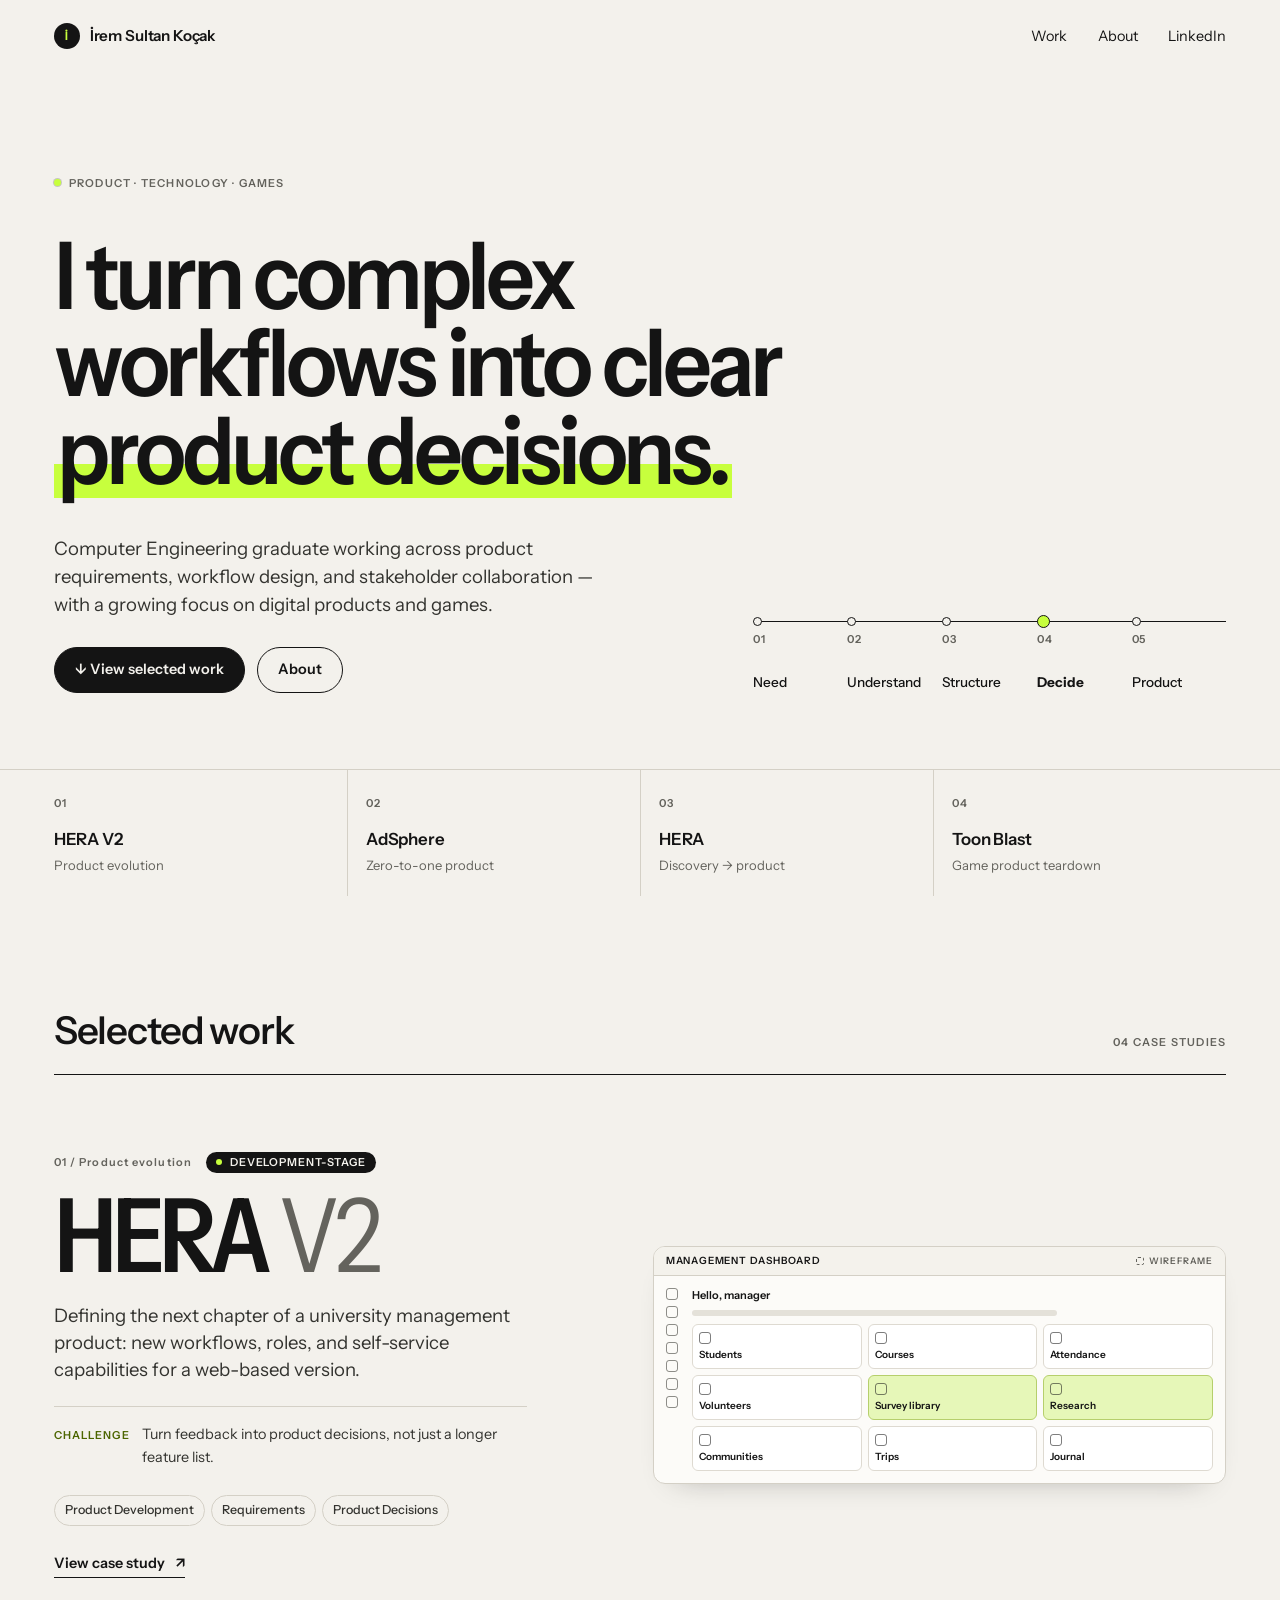
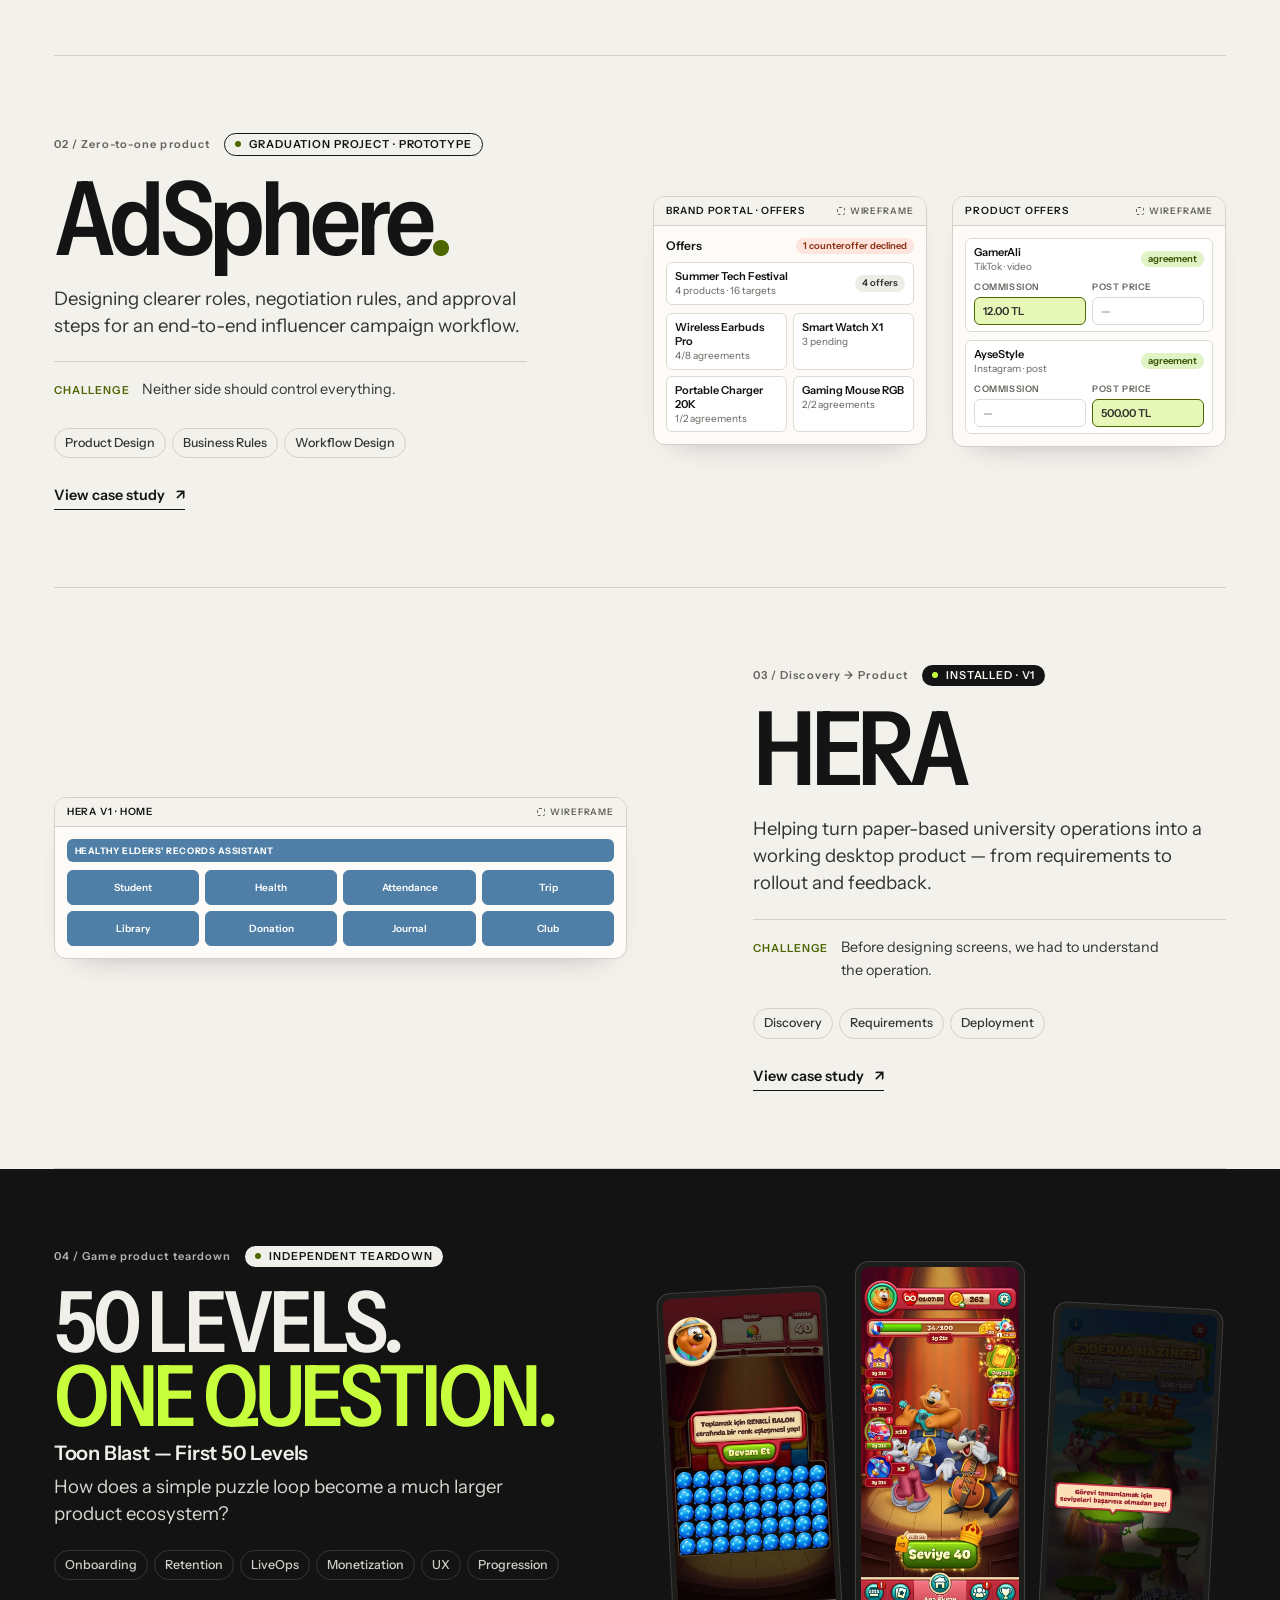
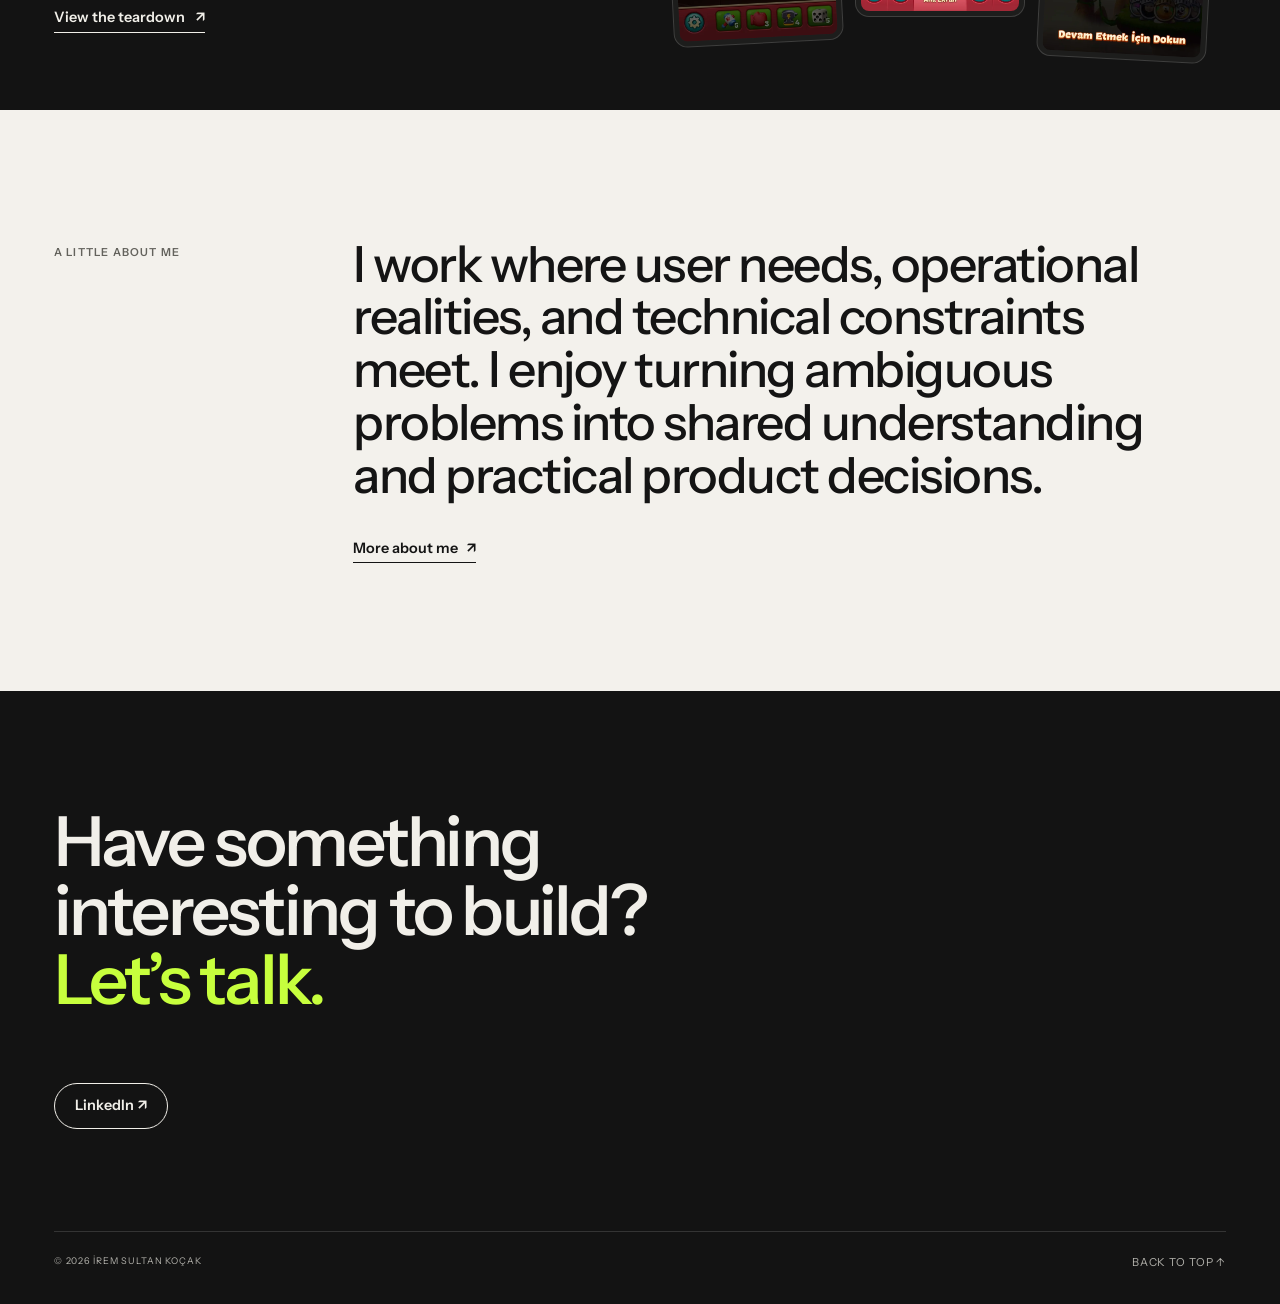
==== index.html @ 9b19d377 "Publish product portfolio site Static portfolio: home, about and four case studies (HERA V2, AdSpher" ====
<!doctype html>
<html lang="en">
<head>
<meta charset="utf-8">
<meta name="viewport" content="width=device-width, initial-scale=1">
<title>İrem Sultan Koçak — Product Portfolio</title>
<meta name="description" content="Product portfolio of İrem Sultan Koçak: case studies on requirements, workflow design and product decisions — HERA V2, AdSphere, HERA and a Toon Blast teardown.">
<meta property="og:title" content="İrem Sultan Koçak — Product Portfolio">
<meta property="og:description" content="I turn complex workflows into clear product decisions.">
<meta property="og:type" content="website">
<meta name="theme-color" content="#f3f1ec">
<link rel="icon" href="data:image/svg+xml,%3Csvg xmlns='http://www.w3.org/2000/svg' viewBox='0 0 32 32'%3E%3Ccircle cx='16' cy='16' r='16' fill='%23141414'/%3E%3Ccircle cx='16' cy='16' r='6' fill='%23c7ff3d'/%3E%3C/svg%3E">
<link rel="preconnect" href="https://fonts.googleapis.com">
<link rel="preconnect" href="https://fonts.gstatic.com" crossorigin>
<link rel="stylesheet" href="https://fonts.googleapis.com/css2?family=Instrument+Sans:ital,wdth,wght@0,75..100,400..700;1,75..100,400..700&display=swap">
<link rel="stylesheet" href="styles.css">
<script>document.documentElement.classList.add('js')</script>
<script src="main.js" defer></script>
</head>
<body>
<a class="skip-link" href="#main">Skip to content</a>
<header class="site-header">
  <div class="container">
    <a class="brand" href="index.html"><span class="brand-mark" aria-hidden="true">İ</span>İrem Sultan Koçak</a>
    <button class="nav-toggle" type="button" aria-expanded="false" aria-controls="site-nav"><span class="nav-toggle-bars" aria-hidden="true"></span>Menu</button>
    <nav id="site-nav" class="site-nav" aria-label="Primary">
      <ul class="nav-list">
        <li><a href="#work">Work</a></li>
        <li><a href="about.html">About</a></li>
        <li><a class="ext" href="https://www.linkedin.com/in/irem-sultan-kocak" rel="noopener">LinkedIn</a></li>
      </ul>
    </nav>
  </div>
</header>

<main id="main">
  <!-- Hero -->
  <section class="hero container" aria-labelledby="hero-title">
    <div class="grid hero-grid">
      <div class="hero-copy">
        <p class="eyebrow reveal"><span class="dot" aria-hidden="true"></span>Product · Technology · Games</p>
        <h1 id="hero-title" class="display hero-title reveal reveal-d1">I turn complex<br> workflows into clear<br> <span class="mark">product decisions.</span></h1>
      </div>
      <div class="hero-side reveal reveal-d2">
        <p class="lead">Computer Engineering graduate working across product requirements, workflow design, and stakeholder collaboration — with a growing focus on digital products and games.</p>
        <div class="btn-row">
          <a class="btn btn--primary" href="#work">↓ View selected work</a>
          <a class="btn btn--ghost" href="about.html">About</a>
        </div>
      </div>
      <figure class="hero-path reveal reveal-d3" aria-label="How I work: Need, Understand, Structure, Decide, Product">
        <ol class="decide-path">
          <li><span>01</span>Need</li>
          <li><span>02</span>Understand</li>
          <li><span>03</span>Structure</li>
          <li class="is-key"><span>04</span>Decide</li>
          <li><span>05</span>Product</li>
        </ol>
      </figure>
    </div>
  </section>

  <!-- Contents -->
  <nav class="contents container" aria-label="Selected work">
    <ol>
      <li><a href="hera-v2.html"><span class="c-no">01</span><span class="c-title">HERA V2</span><span class="c-kind">Product evolution</span></a></li>
      <li><a href="adsphere.html"><span class="c-no">02</span><span class="c-title">AdSphere</span><span class="c-kind">Zero-to-one product</span></a></li>
      <li><a href="hera.html"><span class="c-no">03</span><span class="c-title">HERA</span><span class="c-kind">Discovery → product</span></a></li>
      <li><a href="toon-blast.html"><span class="c-no">04</span><span class="c-title">Toon Blast</span><span class="c-kind">Game product teardown</span></a></li>
    </ol>
  </nav>

  <!-- Selected work -->
  <section id="work" aria-labelledby="work-title" style="padding-top:clamp(72px,9vw,128px)">
   <div class="container">
    <div class="work-head">
      <h2 id="work-title" class="h2">Selected work</h2>
      <p class="eyebrow">04 case studies</p>
    </div>

    <!-- 01 HERA V2 -->
    <article class="feature feature--a">
      <div class="grid">
        <div class="f-text reveal">
          <p class="feature-no"><span>01 / Product evolution</span><span class="status">Development-stage</span></p>
          <h3 class="feature-title"><a class="stretched" href="hera-v2.html">HERA <span class="v">V2</span></a></h3>
          <p class="feature-summary">Defining the next chapter of a university management product: new workflows, roles, and self-service capabilities for a web-based version.</p>
          <p class="feature-challenge"><span>Challenge</span>Turn feedback into product decisions, not just a longer feature list.</p>
          <ul class="tags" aria-label="Focus areas"><li>Product Development</li><li>Requirements</li><li>Product Decisions</li></ul>
          <span class="feature-cta" aria-hidden="true">View case study <span class="arrow">↗</span></span>
        </div>
        <div class="f-media reveal reveal-d1">
          <figure class="wf-card is-right reveal" style="--wf-w:380px"><div class="wf" role="img" aria-label="Wireframe based on the real screen: Development-stage HERA V2 management dashboard"><div class="wf-top"><b>Management dashboard</b><span>Wireframe</span></div><div class="wf-body"><div class="wf-split" style="grid-template-columns:18px 1fr"><div style="display:grid;gap:6px;align-content:start"><i class="wf-ico"></i><i class="wf-ico"></i><i class="wf-ico"></i><i class="wf-ico"></i><i class="wf-ico"></i><i class="wf-ico"></i><i class="wf-ico"></i></div><div style="display:grid;gap:8px"><span class="wf-t">Hello, manager</span><span class="wf-ln" style="--w:70%"></span><div class="wf-grid" style="--c:3"><div class="wf-tile"><i></i>Students</div><div class="wf-tile"><i></i>Courses</div><div class="wf-tile"><i></i>Attendance</div><div class="wf-tile"><i></i>Volunteers</div><div class="wf-tile hl"><i></i>Survey library</div><div class="wf-tile hl"><i></i>Research</div><div class="wf-tile"><i></i>Communities</div><div class="wf-tile"><i></i>Trips</div><div class="wf-tile"><i></i>Journal</div></div></div></div></div></div></figure>
        </div>
      </div>
    </article>

    <!-- 02 AdSphere -->
    <article class="feature feature--a">
      <div class="grid">
        <div class="f-text reveal">
          <p class="feature-no"><span>02 / Zero-to-one product</span><span class="status status--outline">Graduation project · Prototype</span></p>
          <h3 class="feature-title"><a class="stretched" href="adsphere.html">AdSphere<span class="lime" style="color:var(--olive)">.</span></a></h3>
          <p class="feature-summary">Designing clearer roles, negotiation rules, and approval steps for an end-to-end influencer campaign workflow.</p>
          <p class="feature-challenge"><span>Challenge</span>Neither side should control everything.</p>
          <ul class="tags" aria-label="Focus areas"><li>Product Design</li><li>Business Rules</li><li>Workflow Design</li></ul>
          <span class="feature-cta" aria-hidden="true">View case study <span class="arrow">↗</span></span>
        </div>
        <div class="f-media reveal reveal-d1">
          <div class="wf-row-cards end"><figure class="wf-card  reveal" style="--wf-w:320px"><div class="wf" role="img" aria-label="Wireframe based on the real screen: AdSphere brand portal with campaign offers grouped by product"><div class="wf-top"><b>Brand portal · offers</b><span>Wireframe</span></div><div class="wf-body"><div class="wf-row sb"><span class="wf-t" style="font-size:12px">Offers</span><span class="wf-pill warn">1 counteroffer declined</span></div><div class="wf-box wf-row sb"><span><span class="wf-t">Summer Tech Festival</span><br><span class="wf-m">4 products · 16 targets</span></span><span class="wf-pill">4 offers</span></div><div class="wf-grid" style="--c:2"><div class="wf-box"><span class="wf-t">Wireless Earbuds Pro</span><br><span class="wf-m">4/8 agreements</span></div><div class="wf-box"><span class="wf-t">Smart Watch X1</span><br><span class="wf-m">3 pending</span></div><div class="wf-box"><span class="wf-t">Portable Charger 20K</span><br><span class="wf-m">1/2 agreements</span></div><div class="wf-box"><span class="wf-t">Gaming Mouse RGB</span><br><span class="wf-m">2/2 agreements</span></div></div></div></div></figure><figure class="wf-card  reveal" style="--wf-w:300px"><div class="wf" role="img" aria-label="Wireframe based on the real screen: AdSphere product offer list with commission or post price per agreement"><div class="wf-top"><b>Product offers</b><span>Wireframe</span></div><div class="wf-body"><div class="wf-box" style="display:grid;gap:6px"><div class="wf-row sb"><span><span class="wf-t">GamerAli</span><br><span class="wf-m">TikTok · video</span></span><span class="wf-pill ok">agreement</span></div><div class="wf-grid" style="--c:2"><div><span class="wf-k">Commission</span><div class="wf-box" style="margin-top:3px;border-color:var(--olive);background:var(--lime-soft);font-weight:600">12.00 TL</div></div><div><span class="wf-k">Post price</span><div class="wf-box" style="margin-top:3px;color:var(--muted)">—</div></div></div></div><div class="wf-box" style="display:grid;gap:6px"><div class="wf-row sb"><span><span class="wf-t">AyseStyle</span><br><span class="wf-m">Instagram · post</span></span><span class="wf-pill ok">agreement</span></div><div class="wf-grid" style="--c:2"><div><span class="wf-k">Commission</span><div class="wf-box" style="margin-top:3px;color:var(--muted)">—</div></div><div><span class="wf-k">Post price</span><div class="wf-box" style="margin-top:3px;border-color:var(--olive);background:var(--lime-soft);font-weight:600">500.00 TL</div></div></div></div></div></div></figure></div>
        </div>
      </div>
    </article>

    <!-- 03 HERA -->
    <article class="feature feature--c">
      <div class="grid">
        <div class="f-media reveal">
          <figure class="wf-card  reveal" style="--wf-w:380px"><div class="wf" role="img" aria-label="Wireframe based on the real screen: Original HERA desktop home screen with eight module tiles"><div class="wf-top"><b>HERA V1 · Home</b><span>Wireframe</span></div><div class="wf-body"><div class="wf-apphead">HEALTHY ELDERS' RECORDS ASSISTANT</div><div class="wf-grid" style="--c:4"><div class="wf-tile solid">Student</div><div class="wf-tile solid">Health</div><div class="wf-tile solid">Attendance</div><div class="wf-tile solid">Trip</div><div class="wf-tile solid">Library</div><div class="wf-tile solid">Donation</div><div class="wf-tile solid">Journal</div><div class="wf-tile solid">Club</div></div></div></div></figure>
        </div>
        <div class="f-text reveal reveal-d1">
          <p class="feature-no"><span>03 / Discovery → Product</span><span class="status">Installed · V1</span></p>
          <h3 class="feature-title"><a class="stretched" href="hera.html">HERA</a></h3>
          <p class="feature-summary">Helping turn paper-based university operations into a working desktop product — from requirements to rollout and feedback.</p>
          <p class="feature-challenge"><span>Challenge</span>Before designing screens, we had to understand the operation.</p>
          <ul class="tags" aria-label="Focus areas"><li>Discovery</li><li>Requirements</li><li>Deployment</li></ul>
          <span class="feature-cta" aria-hidden="true">View case study <span class="arrow">↗</span></span>
        </div>
      </div>
    </article>
   </div>

  <!-- 04 Toon Blast -->
  <article class="feature feature--game band--dark on-dark">
    <div class="container">
      <div class="grid">
        <div class="f-text reveal">
          <p class="feature-no"><span>04 / Game product teardown</span><span class="status">Independent teardown</span></p>
          <h3 class="feature-title"><a class="stretched" href="toon-blast.html">50 LEVELS.<span class="lime">ONE QUESTION.</span></a></h3>
          <h4 class="h4" style="font-size:1.25rem;margin-bottom:10px">Toon Blast — First 50 Levels</h4>
          <p class="feature-summary">How does a simple puzzle loop become a much larger product ecosystem?</p>
          <ul class="tags" aria-label="Focus areas"><li>Onboarding</li><li>Retention</li><li>LiveOps</li><li>Monetization</li><li>UX</li><li>Progression</li></ul>
          <span class="feature-cta" aria-hidden="true">View the teardown <span class="arrow">↗</span></span>
        </div>
        <div class="f-media reveal reveal-d1">
          <div class="phones">
            <img src="assets/toon-blast/onboarding-balloon.webp" width="621" height="1350" alt="Toon Blast contextual tutorial introducing the coloured balloon mechanic" loading="lazy">
            <img src="assets/toon-blast/home-event-hub.webp" width="621" height="1350" alt="Toon Blast home screen surrounded by several timed event entry points" loading="lazy">
            <img src="assets/toon-blast/dragon-treasure-rule.webp" width="621" height="1350" alt="Toon Blast Dragon Treasure event asking the player to pass seven levels without failing" loading="lazy">
          </div>
        </div>
      </div>
    </div>
  </article>
  </section>

  <!-- About teaser -->
  <section class="section about-teaser container" aria-labelledby="about-title">
    <div class="grid">
      <p class="eyebrow">A little about me</p>
      <div class="about-body reveal">
        <h2 id="about-title" class="h2">I work where user needs, operational realities, and technical constraints meet. I enjoy turning ambiguous problems into shared understanding and practical product decisions.</h2>
        <a class="link" href="about.html">More about me <span class="arrow">↗</span></a>
      </div>
    </div>
  </section>
</main>

<footer class="site-footer on-dark">
  <div class="container">
    <p class="footer-cta">Have something interesting to build? <em>Let’s talk.</em></p>
    <div class="footer-links">
      <a class="btn" href="https://www.linkedin.com/in/irem-sultan-kocak" rel="noopener">LinkedIn ↗</a>
    </div>
    <div class="footer-meta"><small>© 2026 İrem Sultan Koçak</small><a href="#main">Back to top ↑</a></div>
  </div>
</footer>
</body>
</html>
---- styles.css ----
/* ==========================================================================
   İrem Sultan Koçak — Product Portfolio
   Design system: tokens → base → layout → components → pages → utilities
   ========================================================================== */

/* ---------- 1. Tokens ---------- */
:root {
  /* Color */
  --bg: #f3f1ec;
  --bg-raised: #f8f7f3;
  --surface: #e9e6de;
  --surface-2: #dfdbd1;
  --ink: #141414;
  --ink-2: #33332f;
  --muted: #64635d;
  --line: #d4d0c6;
  --line-strong: #1414141f;
  --lime: #c7ff3d;
  --lime-soft: #e6f7b8;
  --olive: #4c6600;          /* lime family, AA on --bg for text */
  --dark: #131313;
  --dark-2: #1d1d1c;
  --dark-line: #ffffff24;
  --dark-muted: #b4b3ad;
  --warn: #8a4b00;

  /* Type */
  --font-sans: "Instrument Sans", "Helvetica Neue", Arial, sans-serif;
  --font-label: "Instrument Sans", "Helvetica Neue", Arial, sans-serif;

  --fs-display: clamp(2.7rem, 7.3vw, 8.25rem);
  --fs-h1: clamp(2.9rem, 7.4vw, 7.25rem);
  --fs-h2: clamp(2rem, 3.9vw, 3.6rem);
  --fs-h3: clamp(1.35rem, 1.9vw, 1.8rem);
  --fs-h4: 1.125rem;
  --fs-lead: clamp(1.15rem, 1.45vw, 1.4rem);
  --fs-body: 1.0625rem;
  --fs-small: .9rem;
  --fs-caption: .8125rem;
  --fs-micro: .6875rem;
  --fs-label: .72rem;

  --lh-tight: .94;
  --lh-head: 1.06;
  --lh-body: 1.62;

  /* Space */
  --gutter: clamp(20px, 4.2vw, 64px);
  --col-gap: clamp(16px, 2vw, 32px);
  --section: clamp(80px, 10vw, 152px);
  --section-sm: clamp(56px, 6.5vw, 96px);
  --max: 1440px;
  --measure: 64ch;

  /* Shape / motion */
  --radius: 4px;
  --ease: cubic-bezier(.2, .7, .1, 1);
  --header-h: 72px;
}

/* ---------- 2. Base ---------- */
*, *::before, *::after { box-sizing: border-box; }
html { -webkit-text-size-adjust: 100%; scroll-behavior: smooth; scroll-padding-top: calc(var(--header-h) + 16px); }
body {
  margin: 0;
  background: var(--bg);
  color: var(--ink);
  font-family: var(--font-sans);
  font-size: var(--fs-body);
  line-height: var(--lh-body);
  font-feature-settings: "ss01", "cv11";
  -webkit-font-smoothing: antialiased;
  text-rendering: optimizeLegibility;
  overflow-x: hidden;
}
img { display: block; max-width: 100%; height: auto; }
h1, h2, h3, h4 { margin: 0; font-weight: 600; letter-spacing: -.02em; line-height: var(--lh-head); text-wrap: balance; }
p { margin: 0 0 1em; text-wrap: pretty; }
p:last-child { margin-bottom: 0; }
figure { margin: 0; }
a { color: inherit; text-decoration-thickness: 1px; text-underline-offset: .2em; }
em { font-style: italic; }
strong, b { font-weight: 600; }
::selection { background: var(--lime); color: var(--ink); }
:focus-visible { outline: 2px solid var(--ink); outline-offset: 3px; box-shadow: 0 0 0 5px var(--lime); border-radius: 2px; }
.on-dark :focus-visible, .on-dark:focus-visible { outline-color: var(--lime); box-shadow: none; }

.skip-link {
  position: absolute; left: 12px; top: -60px; z-index: 100;
  background: var(--ink); color: var(--bg); padding: 10px 16px; font-size: var(--fs-small); text-decoration: none;
}
.skip-link:focus { top: 12px; }
.sr-only { position: absolute; width: 1px; height: 1px; overflow: hidden; clip: rect(0 0 0 0); white-space: nowrap; }

/* ---------- 3. Layout ---------- */
.container { width: 100%; max-width: var(--max); margin-inline: auto; padding-inline: var(--gutter); }
.grid { display: grid; grid-template-columns: repeat(12, minmax(0, 1fr)); column-gap: var(--col-gap); }
.section { padding-block: var(--section); }
.section--sm { padding-block: var(--section-sm); }
.section + .section:not(.band) { border-top: 1px solid var(--line); }
.band { background: var(--surface); }
.band--dark { background: var(--dark); color: #f1efe9; }
.band--lime { background: var(--lime); }

/* Section heading pattern: number in the margin, content on 9 columns */
.section-head { margin-bottom: clamp(36px, 4.5vw, 64px); }
.section-head .section-no { grid-column: 1 / span 2; }
.section-head .section-body { grid-column: 3 / span 9; }
.section-body > * + * { margin-top: 20px; }
.section-body .eyebrow + h2 { margin-top: 14px; }
@media (max-width: 760px) {
  .section-head { row-gap: 18px; }
  .section-head .section-no, .section-head .section-body, .reading, .inset { grid-column: 1 / -1; }
  .section-head .section-no { font-size: 2.6rem; }
}

.span-full { grid-column: 1 / -1; }
.inset { grid-column: 3 / span 10; }
.reading { grid-column: 3 / span 7; }

/* ---------- 4. Typography components ---------- */
.eyebrow {
  font-family: var(--font-label);
  font-size: var(--fs-micro);
  font-weight: 600;
  letter-spacing: .11em;
  text-transform: uppercase;
  color: var(--muted);
  margin: 0;
}
.on-dark .eyebrow, .band--dark .eyebrow { color: var(--dark-muted); }
.eyebrow .dot { display: inline-block; width: 7px; height: 7px; border-radius: 50%; background: var(--lime); margin-right: 8px; vertical-align: 1px; box-shadow: 0 0 0 1px #14141433; }

.display { font-size: var(--fs-display); line-height: var(--lh-tight); letter-spacing: -.045em; font-weight: 600; font-stretch: 92%; }
.h1 { font-size: var(--fs-h1); line-height: var(--lh-tight); letter-spacing: -.045em; font-weight: 600; font-stretch: 90%; }
.h2 { font-size: var(--fs-h2); letter-spacing: -.03em; font-weight: 550; }
.h3 { font-size: var(--fs-h3); letter-spacing: -.02em; font-weight: 550; }
.h4 { font-size: var(--fs-h4); letter-spacing: -.01em; font-weight: 600; }
.h2 em, .h1 em, .display em { font-style: normal; color: var(--muted); }
.band--dark .h2 em, .band--dark .h1 em { color: var(--dark-muted); }

.mark { background: linear-gradient(transparent 62%, var(--lime) 62%, var(--lime) 92%, transparent 92%); padding-inline: .04em; }
.lime { color: var(--lime); }

.lead { font-size: var(--fs-lead); line-height: 1.5; color: var(--ink-2); max-width: 58ch; }
.band--dark .lead { color: #d9d7d0; }
.prose { max-width: var(--measure); color: var(--ink-2); }
.prose--lg { font-size: 1.1875rem; }
.band--dark .prose { color: #cfcdc6; }
.muted { color: var(--muted); }

.section-no {
  font-size: clamp(3rem, 6vw, 5.5rem);
  font-weight: 400;
  line-height: .8;
  letter-spacing: -.05em;
  color: var(--surface-2);
  font-variant-numeric: tabular-nums;
  margin: 0;
}
.band .section-no { color: #cfcabe; }
.band--dark .section-no { color: #3a3a37; }

.caption, figcaption { font-size: var(--fs-caption); line-height: 1.55; color: var(--muted); }
.caption-label { font-family: var(--font-label); font-size: var(--fs-micro); letter-spacing: .08em; text-transform: uppercase; color: var(--ink); margin-right: 6px; }
.band--dark figcaption, .band--dark .caption { color: var(--dark-muted); }
.band--dark .caption-label { color: #f1efe9; }

.note { font-size: var(--fs-caption); color: var(--muted); display: flex; gap: 10px; max-width: 80ch; margin-top: 20px; }
.note::before { content: ""; flex: 0 0 18px; height: 1px; background: currentColor; margin-top: .75em; }
.band--dark .note { color: var(--dark-muted); }

.pullquote {
  font-size: clamp(1.6rem, 3vw, 2.6rem);
  line-height: 1.12;
  letter-spacing: -.025em;
  font-weight: 500;
  margin: 0;
  padding-left: clamp(18px, 2vw, 28px);
  border-left: 3px solid var(--lime);
  max-width: 24ch;
}
.aside-line {
  display: flex; gap: 12px; align-items: baseline;
  font-size: 1.125rem; font-weight: 500; letter-spacing: -.01em;
  margin-top: 36px; color: var(--ink);
}
.aside-line::before { content: "↳"; color: var(--olive); font-weight: 400; }
.band--dark .aside-line { color: #f1efe9; }
.band--dark .aside-line::before { color: var(--lime); }

/* ---------- 5. Links & buttons ---------- */
.link {
  display: inline-flex; align-items: center; gap: 8px;
  font-size: var(--fs-small); font-weight: 600; text-decoration: none;
  border-bottom: 1px solid currentColor; padding-bottom: 2px;
  transition: gap .25s var(--ease), color .2s;
}
.link:hover { gap: 12px; }
.link .arrow { transition: transform .25s var(--ease); }
.btn {
  display: inline-flex; align-items: center; gap: 10px;
  min-height: 46px; padding: 0 20px;
  font-size: var(--fs-small); font-weight: 600; text-decoration: none;
  border: 1px solid var(--ink); border-radius: 999px;
  transition: background .2s, color .2s, transform .2s var(--ease);
}
.btn--primary { background: var(--ink); color: var(--bg); }
.btn--primary:hover { background: var(--lime); color: var(--ink); }
.btn--ghost:hover { background: var(--ink); color: var(--bg); }
.btn-row { display: flex; flex-wrap: wrap; gap: 12px; align-items: center; }

/* ---------- 6. Header / navigation ---------- */
.site-header {
  position: sticky; top: 0; z-index: 50;
  background: color-mix(in srgb, var(--bg) 88%, transparent);
  backdrop-filter: saturate(1.4) blur(10px);
  -webkit-backdrop-filter: saturate(1.4) blur(10px);
  border-bottom: 1px solid transparent;
  transition: border-color .3s;
}
.site-header.is-scrolled { border-bottom-color: var(--line); }
.site-header .container { height: var(--header-h); display: flex; align-items: center; justify-content: space-between; gap: 24px; }
.brand { display: inline-flex; align-items: center; gap: 10px; font-weight: 600; letter-spacing: -.01em; text-decoration: none; font-size: .95rem; }
.brand-mark { width: 26px; height: 26px; border-radius: 50%; background: var(--ink); color: var(--lime); display: grid; place-items: center; font-size: .7rem; font-weight: 700; letter-spacing: 0; }
.nav-list { list-style: none; margin: 0; padding: 0; display: flex; gap: clamp(18px, 2.4vw, 34px); align-items: center; }
.nav-list a { font-size: var(--fs-small); text-decoration: none; position: relative; padding: 6px 0; }
.nav-list a::after { content: ""; position: absolute; left: 0; right: 0; bottom: 0; height: 2px; background: var(--lime); transform: scaleX(0); transform-origin: left; transition: transform .3s var(--ease); }
.nav-list a:hover::after, .nav-list a[aria-current="page"]::after { transform: scaleX(1); }
.nav-list a[aria-current="page"] { font-weight: 600; }
.ext::after { content: " ↗"; }
.nav-toggle { display: none; }

@media (max-width: 760px) {
  .nav-toggle {
    display: inline-flex; align-items: center; gap: 10px;
    background: none; border: 1px solid var(--ink); border-radius: 999px;
    height: 40px; padding: 0 16px; font: inherit; font-size: var(--fs-small); font-weight: 600; color: var(--ink); cursor: pointer;
  }
  .nav-toggle-bars { width: 14px; height: 8px; position: relative; }
  .nav-toggle-bars::before, .nav-toggle-bars::after { content: ""; position: absolute; left: 0; right: 0; height: 1.5px; background: currentColor; transition: transform .25s var(--ease), top .25s var(--ease); }
  .nav-toggle-bars::before { top: 0; }
  .nav-toggle-bars::after { top: 6.5px; }
  .nav-toggle[aria-expanded="true"] .nav-toggle-bars::before { top: 3.25px; transform: rotate(45deg); }
  .nav-toggle[aria-expanded="true"] .nav-toggle-bars::after { top: 3.25px; transform: rotate(-45deg); }
  .site-nav {
    position: absolute; top: var(--header-h); left: 0; right: 0;
    background: var(--bg); border-bottom: 1px solid var(--line);
    padding: 8px var(--gutter) 28px;
  }
  .js .site-nav:not(.is-open) { display: none; }
  .nav-list { flex-direction: column; align-items: stretch; gap: 0; }
  .nav-list li { border-top: 1px solid var(--line); }
  .nav-list a { display: block; padding: 16px 0; font-size: 1.5rem; font-weight: 500; letter-spacing: -.02em; }
  .nav-list a::after { display: none; }
  .nav-list a[aria-current="page"] { color: var(--olive); }
}

/* ---------- 7. Footer ---------- */
.site-footer { background: var(--dark); color: #f1efe9; padding-block: clamp(72px, 9vw, 128px) 32px; }
.footer-cta { font-size: clamp(2.2rem, 5.4vw, 5rem); line-height: 1; letter-spacing: -.04em; font-weight: 550; max-width: 16ch; }
.footer-cta em { font-style: normal; color: var(--lime); }
.footer-links { display: flex; flex-wrap: wrap; gap: 12px; margin-top: 40px; }
.footer-links .btn { border-color: #f1efe9; color: #f1efe9; }
.footer-links .btn:hover { background: var(--lime); border-color: var(--lime); color: var(--ink); }
.footer-meta { display: flex; justify-content: space-between; gap: 16px; flex-wrap: wrap; margin-top: clamp(64px, 8vw, 112px); padding-top: 22px; border-top: 1px solid var(--dark-line); font-family: var(--font-label); font-size: var(--fs-micro); letter-spacing: .08em; text-transform: uppercase; color: var(--dark-muted); }
.footer-meta a { text-decoration: none; }
.footer-meta a:hover { color: var(--lime); }

/* ---------- 8. Tags, status, metadata ---------- */
.tags { display: flex; flex-wrap: wrap; gap: 6px; list-style: none; margin: 0; padding: 0; }
.tags li, .tag {
  font-family: var(--font-sans); font-size: .78rem; font-weight: 500; letter-spacing: 0;
  border: 1px solid var(--line); border-radius: 999px; padding: 4px 10px; color: var(--ink-2); white-space: nowrap;
}
.band--dark .tags li { border-color: var(--dark-line); color: #d2d0c9; }
.status {
  display: inline-flex; align-items: center; gap: 8px; font-weight: 600;
  font-family: var(--font-label); font-size: var(--fs-micro); letter-spacing: .08em; text-transform: uppercase;
  padding: 5px 10px; border-radius: 999px; background: var(--ink); color: var(--bg); white-space: nowrap;
}
.status::before { content: ""; width: 6px; height: 6px; border-radius: 50%; background: var(--lime); }
.status--outline { background: transparent; color: var(--ink); border: 1px solid var(--ink); }
.status--outline::before { background: var(--olive); }
.band--dark .status { background: #f1efe9; color: var(--ink); }
.band--dark .status::before { background: var(--olive); }

.meta-strip {
  display: grid; grid-template-columns: repeat(4, minmax(0, 1fr)); gap: 0;
  border-top: 1px solid var(--ink); border-bottom: 1px solid var(--line);
  margin: 0;
}
.meta-strip > div { padding: 18px 20px 20px 0; }
.meta-strip > div + div { padding-left: 20px; border-left: 1px solid var(--line); }
.meta-strip dt { font-family: var(--font-label); font-size: var(--fs-micro); letter-spacing: .1em; text-transform: uppercase; color: var(--muted); margin-bottom: 8px; }
.meta-strip dd { margin: 0; font-weight: 500; line-height: 1.35; }
@media (max-width: 900px) {
  .meta-strip { grid-template-columns: repeat(2, minmax(0, 1fr)); }
  .meta-strip > div:nth-child(3) { padding-left: 0; border-left: 0; }
  .meta-strip > div:nth-child(n+3) { border-top: 1px solid var(--line); }
}

/* ---------- 9. Screenshots (shared system) ---------- */
.shot { min-width: 0; }
.shot-frame {
  position: relative;
  background: var(--surface);
  padding: clamp(10px, 1.6vw, 22px);
  border-radius: var(--radius);
}
.band .shot-frame { background: var(--bg-raised); }
.band--dark .shot-frame { background: var(--dark-2); }
.shot-frame img {
  width: 100%;
  border: 1px solid #14141418;
  border-radius: 2px;
  background: #fff;
  box-shadow: 0 1px 0 #ffffff80 inset, 0 18px 40px -24px #14141455;
}
.shot-head {
  display: flex; justify-content: space-between; gap: 16px; align-items: baseline;
  border-top: 1px solid var(--ink); padding: 10px 0 12px;
  font-family: var(--font-label); font-size: var(--fs-micro); letter-spacing: .1em; text-transform: uppercase;
}
.shot-head span:last-child { color: var(--muted); text-align: right; }
.band--dark .shot-head { border-color: #f1efe9; }
.band--dark .shot-head span:last-child { color: var(--dark-muted); }
.shot figcaption { margin-top: 12px; max-width: 70ch; }

/* Screenshot components: focused crops at a controlled size, never full-bleed */
.shot--c { width: 100%; max-width: var(--shot-w, 520px); }
.shot--c.w-xs { --shot-w: 300px; } .shot--c.w-s { --shot-w: 400px; } .shot--c.w-m { --shot-w: 520px; } .shot--c.w-l { --shot-w: 680px; }
.shot--c .shot-frame { padding: 8px; border-radius: 10px; background: var(--surface); border: 1px solid #14141412; }
.band .shot--c .shot-frame { background: var(--bg-raised); }
.band--dark .shot--c .shot-frame { background: var(--dark-2); border-color: #ffffff14; }
.shot--c .shot-frame img { border-radius: 6px; border: 1px solid #14141414; box-shadow: 0 10px 24px -18px #14141466; }
.shot--c .shot-head { border-top-width: 1px; padding: 8px 0 10px; }
.shot--c figcaption { margin-top: 10px; }
.shot--c .zoom-btn { right: 16px; bottom: 16px; padding: 7px 10px; }
.shot--c.is-right { margin-left: auto; }
.shot--c.is-center { margin-inline: auto; }
.shot--game .shot-frame { background: var(--ink); border-radius: 18px; padding: 6px; }
.shot--game .shot-frame img { border-radius: 13px; border: 0; }
.comp-row { display: flex; flex-wrap: wrap; gap: var(--col-gap); align-items: flex-start; }
.comp-row > .shot--c { flex: 1 1 260px; }
.comp-stack { display: grid; gap: 14px; }

/* Crops: show a region without distorting */
.crop { overflow: hidden; border-radius: 2px; }
.crop img { aspect-ratio: var(--ratio, 16 / 10); object-fit: cover; object-position: var(--pos, top left); }

/* Phone screenshots */
.shot--phone .shot-frame { padding: 10px; border-radius: 22px; background: var(--ink); max-width: 320px; margin-inline: auto; }
.shot--phone .shot-frame img { border-radius: 14px; border: 0; box-shadow: none; }
.shot--phone figcaption { max-width: 320px; margin-inline: auto; }

/* Zoom affordance (injected by main.js) */
.zoom-btn {
  position: absolute; right: clamp(16px, 2vw, 30px); bottom: clamp(16px, 2vw, 30px);
  display: inline-flex; align-items: center; gap: 6px;
  font: 600 var(--fs-micro)/1 var(--font-label); letter-spacing: .08em; text-transform: uppercase;
  background: var(--ink); color: var(--bg); border: 0; border-radius: 999px; padding: 9px 12px; cursor: zoom-in;
  opacity: 0; transform: translateY(4px); transition: opacity .2s, transform .2s var(--ease), background .2s, color .2s;
}
.shot-frame:hover .zoom-btn, .zoom-btn:focus-visible { opacity: 1; transform: none; }
.zoom-btn:hover { background: var(--lime); color: var(--ink); }
@media (hover: none) { .zoom-btn { opacity: 1; transform: none; } }
.shot--phone .zoom-btn { right: 18px; bottom: 18px; }

.lightbox { border: 0; padding: 0; margin: 0; width: 100vw; height: 100vh; max-width: none; max-height: none; background: #0f0f0fef; color: #f1efe9; }
.lightbox::backdrop { background: #0f0f0fcc; }
.lightbox[open] { display: grid; grid-template-rows: auto 1fr auto; }
.lightbox-bar { display: flex; justify-content: space-between; align-items: center; padding: 14px var(--gutter); font-family: var(--font-label); font-size: var(--fs-micro); letter-spacing: .08em; text-transform: uppercase; color: var(--dark-muted); }
.lightbox-close { background: #f1efe9; color: var(--ink); border: 0; border-radius: 999px; padding: 10px 16px; font: 600 var(--fs-micro)/1 var(--font-label); letter-spacing: .08em; text-transform: uppercase; cursor: pointer; }
.lightbox-close:hover { background: var(--lime); }
.lightbox-stage { overflow: auto; display: grid; place-items: center; padding: 0 var(--gutter); min-height: 0; }
.lightbox-stage img { max-width: min(100%, 2048px); max-height: 100%; width: auto; height: auto; background: #fff; }
.lightbox-stage.is-native img { max-height: none; max-width: none; }
.lightbox-caption { padding: 14px var(--gutter) 20px; font-size: var(--fs-caption); color: var(--dark-muted); max-width: 90ch; }

/* ---------- 10. Diagram primitives ---------- */
/* Flow: horizontal step chain that stacks on small screens */
.flow { list-style: none; margin: 0; padding: 0; display: flex; flex-wrap: wrap; align-items: stretch; gap: 0; counter-reset: step; }
.flow li {
  position: relative; flex: 1 1 0; min-width: 0;
  padding: 16px 16px 16px 16px; margin-right: 26px;
  background: var(--bg-raised); border: 1px solid var(--line); border-radius: var(--radius);
  font-weight: 500; line-height: 1.3; font-size: .975rem;
}
.flow li::after {
  content: "→"; position: absolute; right: -24px; top: 50%; transform: translateY(-50%);
  width: 20px; text-align: center; color: var(--muted); z-index: 1; font-weight: 400;
}
.flow li:last-child { margin-right: 0; }
.flow li:last-child::after { display: none; }
.flow--numbered li::before { counter-increment: step; content: counter(step, decimal-leading-zero); display: block; font: 600 var(--fs-micro)/1 var(--font-label); letter-spacing: .08em; color: var(--muted); margin-bottom: 10px; }
.flow li.is-key, .band .flow li.is-key { background: var(--lime); border-color: var(--ink); }
.flow--dark li { background: transparent; border-color: var(--dark-line); color: #f1efe9; }
.band .flow li { background: var(--bg-raised); }
@media (max-width: 760px) {
  .flow { flex-direction: column; gap: 22px; }
  .flow li { margin-right: 0; padding-right: 16px; }
  .flow li::after { content: "↓"; right: auto; left: 18px; top: auto; bottom: -21px; transform: none; }
}

/* Timeline */
.timeline { list-style: none; margin: 0; padding: 0; display: grid; grid-template-columns: repeat(var(--steps, 7), minmax(0, 1fr)); position: relative; }
.timeline::before { content: ""; position: absolute; left: 0; right: 0; top: 11px; height: 1px; background: var(--ink); }
.timeline li { position: relative; padding: 36px 14px 0 0; }
.timeline li::before { content: ""; position: absolute; top: 5px; left: 0; width: 13px; height: 13px; border-radius: 50%; background: var(--bg); border: 1px solid var(--ink); }
.band .timeline li::before { background: var(--surface); }
.timeline li.is-key::before { background: var(--lime); }
.timeline .t-phase { display: block; font: 600 var(--fs-micro)/1 var(--font-label); letter-spacing: .1em; text-transform: uppercase; color: var(--muted); margin-bottom: 10px; }
.timeline .t-title { display: block; font-weight: 600; font-size: 1.05rem; letter-spacing: -.01em; line-height: 1.2; }
.timeline .t-text { display: block; margin-top: 6px; font-size: var(--fs-caption); color: var(--muted); line-height: 1.45; }
@media (max-width: 900px) {
  .timeline { grid-template-columns: 1fr; gap: 0; }
  .timeline::before { left: 6px; right: auto; top: 6px; bottom: 6px; width: 1px; height: auto; }
  .timeline li { padding: 0 0 22px 34px; }
  .timeline li::before { top: 3px; }
}

/* Panel (non-card container for diagrams) */
.panel { border-top: 1px solid var(--ink); padding-top: 22px; }
.panel-label { font: 600 var(--fs-micro)/1 var(--font-label); letter-spacing: .1em; text-transform: uppercase; color: var(--muted); display: block; margin-bottom: 16px; }
.band--dark .panel { border-color: #f1efe9; }
.band--dark .panel-label { color: var(--dark-muted); }

/* Columns of short statements */
.cols { display: grid; grid-template-columns: repeat(var(--cols, 3), minmax(0, 1fr)); gap: var(--col-gap); }
.cols > * { min-width: 0; }
@media (max-width: 900px) { .cols { grid-template-columns: repeat(min(var(--cols, 3), 2), minmax(0, 1fr)); } }
@media (max-width: 600px) { .cols { grid-template-columns: 1fr; } }

.stat { font-size: clamp(3.5rem, 7vw, 6.5rem); line-height: .85; letter-spacing: -.05em; font-weight: 500; font-variant-numeric: tabular-nums; display: block; margin-bottom: 14px; }
.band--dark .stat { color: var(--lime); }

/* Decision block: problem → decision */
.decision { display: grid; grid-template-columns: repeat(12, minmax(0, 1fr)); column-gap: var(--col-gap); row-gap: 28px; padding-block: clamp(40px, 5vw, 72px); border-top: 1px solid var(--line); }
.decision:first-of-type { border-top-color: var(--ink); }
.decision-index { grid-column: 1 / span 2; font: 600 var(--fs-micro)/1.4 var(--font-label); letter-spacing: .1em; text-transform: uppercase; color: var(--muted); }
.decision-index b { display: block; font: 400 clamp(2.4rem, 4vw, 3.6rem)/.9 var(--font-sans); letter-spacing: -.04em; color: var(--ink); margin-bottom: 10px; }
.decision-main { grid-column: 3 / span 5; }
.decision-main h3 { margin-bottom: 22px; }
.decision-visual { grid-column: 8 / span 5; align-self: start; }
.pd { display: grid; grid-template-columns: 92px 1fr; gap: 10px 14px; margin: 0; }
.pd dt { font: 600 var(--fs-micro)/1.9 var(--font-label); letter-spacing: .1em; text-transform: uppercase; color: var(--muted); }
.pd dt.is-decision { color: var(--olive); }
.pd dd { margin: 0; color: var(--ink-2); }
@media (max-width: 900px) {
  .decision-index { grid-column: 1 / -1; }
  .decision-index b { display: inline; margin-right: 10px; }
  .decision-main, .decision-visual { grid-column: 1 / -1; }
}
@media (max-width: 480px) { .pd { grid-template-columns: 1fr; gap: 2px; } .pd dd { margin-bottom: 12px; } }

/* Mini diagram canvas */
.dgm { background: var(--bg-raised); border: 1px solid var(--line); border-radius: var(--radius); padding: clamp(18px, 2.4vw, 28px); }
.band .dgm { background: var(--bg); }
.dgm-title { font: 600 var(--fs-micro)/1 var(--font-label); letter-spacing: .1em; text-transform: uppercase; color: var(--muted); margin-bottom: 18px; display: block; }
.node { display: inline-flex; flex-direction: column; align-items: center; justify-content: center; text-align: center; border: 1px solid var(--ink); border-radius: var(--radius); padding: 10px 12px; font-size: .9rem; font-weight: 500; line-height: 1.25; background: var(--bg); }
.node--lime { background: var(--lime); }
.node--ink { background: var(--ink); color: var(--bg); }
.node--ghost { border-style: dashed; color: var(--muted); background: transparent; }
.node small { display: block; font-weight: 400; font-size: .78rem; color: var(--muted); margin-top: 2px; }
.node--ink small { color: #bdbcb5; }

/* ---------- 11. Reveal motion ---------- */
.js .reveal { opacity: 0; transform: translateY(18px); transition: opacity .8s var(--ease), transform .8s var(--ease); }
.js .reveal.is-in { opacity: 1; transform: none; }
.js .reveal-d1 { transition-delay: .08s; } .js .reveal-d2 { transition-delay: .16s; } .js .reveal-d3 { transition-delay: .24s; }
@media (prefers-reduced-motion: reduce) {
  html { scroll-behavior: auto; }
  *, *::before, *::after { animation-duration: .001ms !important; animation-iteration-count: 1 !important; transition-duration: .001ms !important; transition-delay: 0s !important; }
  .js .reveal { opacity: 1; transform: none; }
}

/* ==========================================================================
   12. HOME
   ========================================================================== */
.hero { padding-block: clamp(56px, 8vw, 120px) clamp(48px, 6vw, 88px); }
.hero-grid { row-gap: 40px; align-items: end; }
.hero-copy { grid-column: 1 / -1; }
.hero-copy .eyebrow { margin-bottom: clamp(24px, 3vw, 40px); }
.hero-title { max-width: none; }
.hero-title .mark { white-space: nowrap; }
.hero-side { grid-column: 1 / span 6; }
.hero-side .lead { margin-bottom: 28px; }
.hero-path { grid-column: 8 / span 5; align-self: end; }
.decide-path { list-style: none; margin: 0; padding: 0; display: grid; grid-template-columns: repeat(5, minmax(0, 1fr)); border-top: 1px solid var(--ink); }
.decide-path li { padding: 12px 8px 0 0; font-size: .85rem; font-weight: 500; position: relative; }
.decide-path li span { display: block; font: 600 var(--fs-micro)/1 var(--font-label); color: var(--muted); margin-bottom: 26px; letter-spacing: .08em; }
.decide-path li::before { content: ""; position: absolute; top: -5px; left: 0; width: 9px; height: 9px; border-radius: 50%; background: var(--bg); border: 1px solid var(--ink); }
.decide-path li.is-key::before { background: var(--lime); width: 13px; height: 13px; top: -7px; }
.decide-path li.is-key { font-weight: 700; }
.decide-path-caption { margin-top: 18px; font-size: var(--fs-caption); color: var(--muted); }
@media (max-width: 900px) {
  .hero-copy, .hero-side, .hero-path { grid-column: 1 / -1; }
}
@media (max-width: 760px) { .hero-title br { display: none; } }
@media (max-width: 480px) {
  .hero-title .mark { white-space: normal; }
  .decide-path { display: flex; justify-content: space-between; }
  .decide-path li { padding-right: 0; font-size: .8rem; }
}

.contents { border-top: 1px solid var(--line); }
.contents ol { list-style: none; margin: 0; padding: 0; display: grid; grid-template-columns: repeat(4, minmax(0, 1fr)); }
.contents li + li { border-left: 1px solid var(--line); }
.contents a { display: block; padding: 18px 18px 20px; text-decoration: none; height: 100%; transition: background .2s; }
.contents li:first-child a { padding-left: 0; }
.contents a:hover { background: var(--surface); }
.contents .c-no { font: 600 var(--fs-micro)/1 var(--font-label); color: var(--muted); letter-spacing: .08em; }
.contents .c-title { display: block; font-weight: 600; font-size: 1.05rem; margin-top: 10px; letter-spacing: -.01em; }
.contents .c-kind { display: block; font-size: var(--fs-caption); color: var(--muted); margin-top: 2px; }
@media (max-width: 760px) {
  .contents ol { grid-template-columns: 1fr 1fr; }
  .contents li:nth-child(3) { border-left: 0; }
  .contents li:nth-child(n+3) { border-top: 1px solid var(--line); }
  .contents li:nth-child(3) a { padding-left: 0; }
}

.work-head { display: flex; justify-content: space-between; align-items: end; gap: 24px; padding-bottom: 22px; border-bottom: 1px solid var(--ink); margin-bottom: 0; }
.work-head .h2 { font-size: clamp(1.8rem, 3vw, 2.6rem); }

/* Feature previews — the whole article is clickable via stretched link */
.feature { position: relative; padding-block: clamp(48px, 6vw, 96px); border-bottom: 1px solid var(--line); }
.feature .stretched::after { content: ""; position: absolute; inset: 0; z-index: 2; }
.feature .stretched { text-decoration: none; }
.feature .stretched:focus-visible { outline: none; box-shadow: none; }
.feature:has(.stretched:focus-visible) { outline: 2px solid var(--ink); outline-offset: -2px; box-shadow: inset 0 0 0 6px var(--lime); }
.feature-no { font: 600 var(--fs-micro)/1 var(--font-label); letter-spacing: .1em; color: var(--muted); display: flex; gap: 14px; align-items: center; flex-wrap: wrap; }
.feature-title { font-size: clamp(3rem, 8vw, 7.5rem); line-height: .88; letter-spacing: -.05em; font-weight: 600; font-stretch: 88%; margin: 18px 0 22px; }
.feature-title .v { font-weight: 400; color: var(--muted); }
.feature-summary { font-size: var(--fs-lead); line-height: 1.45; max-width: 34ch; color: var(--ink-2); margin-bottom: 22px; }
.feature-challenge { display: grid; grid-template-columns: auto 1fr; gap: 12px; align-items: baseline; font-size: var(--fs-small); color: var(--ink-2); max-width: 46ch; padding-top: 16px; border-top: 1px solid var(--line); margin-bottom: 26px; }
.feature-challenge span { font: 600 var(--fs-micro)/1 var(--font-label); letter-spacing: .1em; text-transform: uppercase; color: var(--olive); }
.feature-cta { display: inline-flex; gap: 10px; align-items: center; font-weight: 600; font-size: var(--fs-small); margin-top: 26px; border-bottom: 1px solid currentColor; padding-bottom: 2px; }
.feature-cta .arrow { transition: transform .3s var(--ease); }
.feature:hover .feature-cta .arrow { transform: translate(4px, -4px); }
.feature-media { position: relative; overflow: hidden; border-radius: var(--radius); }
.feature-media img { transition: transform 1s var(--ease); }
.feature:hover .feature-media img { transform: scale(1.02); }

.feature--a .grid { align-items: center; row-gap: 40px; }
.feature--a .f-text { grid-column: 1 / span 5; }
.feature--a .f-media { grid-column: 6 / span 7; }
.feature--b .f-text { grid-column: 1 / span 7; }
.feature--b .f-aside { grid-column: 9 / span 4; align-self: end; }
.feature--b .f-media { grid-column: 1 / -1; margin-top: 44px; }
.feature--c .grid { align-items: center; row-gap: 40px; }
.feature--c .f-media { grid-column: 1 / span 6; }
.feature--c .f-text { grid-column: 8 / span 5; }
@media (max-width: 900px) {
  .feature .f-text, .feature .f-media, .feature .f-aside { grid-column: 1 / -1 !important; }
  .feature--c .f-media { order: 2; }
  .feature--b .f-media { margin-top: 24px; }
}

/* AdSphere preview: two-sided band */
.sides { display: grid; grid-template-columns: minmax(0, 1fr) auto minmax(0, 1fr); align-items: stretch; gap: 0; border: 1px solid var(--ink); border-radius: var(--radius); overflow: hidden; background: var(--bg-raised); }
.sides > div { padding: clamp(18px, 2.4vw, 32px); }
.sides .side-mid { background: var(--ink); color: var(--lime); display: grid; place-items: center; padding-inline: clamp(16px, 3vw, 48px); font-weight: 600; letter-spacing: -.02em; font-size: clamp(1.1rem, 1.8vw, 1.5rem); }
.sides small { font: 600 var(--fs-micro)/1 var(--font-label); letter-spacing: .1em; text-transform: uppercase; color: var(--muted); display: block; margin-bottom: 12px; }
.sides strong { font-size: clamp(1.2rem, 1.9vw, 1.75rem); overflow-wrap: anywhere; letter-spacing: -.03em; font-weight: 550; display: block; line-height: 1.05; }
.sides p { font-size: var(--fs-small); color: var(--muted); margin-top: 10px; }
.sides .side-right { text-align: right; }
@media (max-width: 600px) {
  .sides { grid-template-columns: 1fr; }
  .sides .side-right { text-align: left; }
  .sides .side-mid { padding-block: 12px; }
}

/* Toon Blast preview */
.feature--game { background: var(--dark); color: #f1efe9; border-bottom: 0; overflow: hidden; }
.feature--game .feature-no, .feature--game .feature-challenge { color: var(--dark-muted); }
.feature--game .feature-challenge { border-color: var(--dark-line); }
.feature--game .feature-challenge span { color: var(--lime); }
.feature--game .feature-summary { color: #d9d7d0; }
.feature--game .grid { align-items: center; row-gap: 48px; }
.feature--game .f-text { grid-column: 1 / span 6; }
.feature--game .f-media { grid-column: 7 / span 6; }
.feature--game .feature-title { font-size: clamp(2.8rem, 6.6vw, 6.25rem); }
.feature--game .feature-title .lime { display: block; }
.feature--game h3 { font-size: 1.25rem; font-weight: 600; margin-bottom: 10px; }
.phones { display: flex; justify-content: center; align-items: flex-start; gap: clamp(10px, 1.6vw, 20px); }
.phones img { width: 30%; max-width: 170px; border-radius: 16px; border: 6px solid #2a2a28; transition: transform .8s var(--ease); }
.phones img:nth-child(1) { transform: translateY(28px) rotate(-3deg); }
.phones img:nth-child(3) { transform: translateY(44px) rotate(3deg); }
.feature--game:hover .phones img:nth-child(1) { transform: translateY(16px) rotate(-4deg); }
.feature--game:hover .phones img:nth-child(3) { transform: translateY(30px) rotate(4deg); }
.feature--game:has(.stretched:focus-visible) { outline-color: var(--lime); }
@media (max-width: 900px) { .feature--game .f-text, .feature--game .f-media { grid-column: 1 / -1; } }

/* About teaser */
.about-teaser .grid { row-gap: 32px; }
.about-teaser .eyebrow { grid-column: 1 / span 3; padding-top: .6em; }
.about-teaser .about-body { grid-column: 4 / span 9; }
.about-teaser .h2 { font-weight: 500; max-width: 26ch; margin-bottom: 32px; }
@media (max-width: 900px) { .about-teaser .eyebrow, .about-teaser .about-body { grid-column: 1 / -1; } }

/* ==========================================================================
   13. CASE STUDY SHELL
   ========================================================================== */
.case-hero { padding-block: clamp(48px, 7vw, 104px) clamp(40px, 5vw, 72px); }
.case-hero .grid { row-gap: 28px; }
.case-hero .eyebrow { grid-column: 1 / -1; display: flex; gap: 14px; flex-wrap: wrap; align-items: center; }
.case-title { grid-column: 1 / -1; }
.case-title .v { font-weight: 400; color: var(--muted); }
.case-sub { grid-column: 1 / span 9; font-size: clamp(1.6rem, 3.1vw, 2.85rem); line-height: 1.08; letter-spacing: -.03em; font-weight: 500; }
.case-sub em { font-style: normal; color: var(--muted); }
.case-lede { grid-column: 1 / span 7; }
.case-status { grid-column: 9 / span 4; align-self: end; justify-self: end; display: flex; flex-direction: column; align-items: flex-end; gap: 8px; }
.case-meta { grid-column: 1 / -1; margin-top: 20px; }
.case-hero-media { margin-top: clamp(40px, 5vw, 72px); }
@media (max-width: 900px) {
  .case-sub, .case-lede { grid-column: 1 / -1; }
  .case-status { grid-column: 1 / -1; justify-self: start; align-items: flex-start; flex-direction: row; flex-wrap: wrap; }
}

/* Section jump nav inside case studies */
.chapter-nav { border-block: 1px solid var(--line); overflow-x: auto; scrollbar-width: none; }
.chapter-nav::-webkit-scrollbar { display: none; }
.chapter-nav ol { list-style: none; margin: 0; padding: 0; display: flex; gap: 0; min-width: max-content; }
.chapter-nav a { display: block; padding: 14px 18px 14px 0; margin-right: 18px; font-size: var(--fs-caption); text-decoration: none; color: var(--muted); white-space: nowrap; }
.chapter-nav a span { font-family: var(--font-label); font-size: var(--fs-micro); margin-right: 6px; }
.chapter-nav a:hover { color: var(--ink); }

/* Learning / reflection */
.reflection { padding-block: var(--section); }
.reflection .grid { row-gap: 28px; }
.reflection .eyebrow { grid-column: 1 / span 3; padding-top: .7em; }
.reflection-body { grid-column: 4 / span 9; }
.reflection h2 { font-size: clamp(2.2rem, 4.8vw, 4.6rem); line-height: 1.02; letter-spacing: -.04em; font-weight: 550; margin-bottom: 32px; max-width: 20ch; }
.reflection h2 em { font-style: normal; color: var(--lime); }
.band:not(.band--dark) .reflection h2 em, .reflection:not(.band--dark) h2 em { color: var(--muted); }
@media (max-width: 900px) { .reflection .eyebrow, .reflection-body { grid-column: 1 / -1; } }

/* Next project */
.next-project { display: block; text-decoration: none; padding-block: clamp(56px, 7vw, 104px); border-top: 1px solid var(--line); position: relative; overflow: hidden; }
.next-project .eyebrow { margin-bottom: 18px; }
.next-project .np-title { display: flex; align-items: baseline; gap: .3em; font-size: clamp(3rem, 9vw, 8.5rem); line-height: .9; letter-spacing: -.05em; font-weight: 600; font-stretch: 88%; }
.next-project .np-arrow { font-weight: 300; transition: transform .4s var(--ease); display: inline-block; }
.next-project:hover .np-arrow { transform: translateX(14px); }
.next-project .np-sub { display: block; margin-top: 18px; color: var(--muted); max-width: 52ch; }
.next-project::before { content: ""; position: absolute; left: 0; right: 0; bottom: 0; height: 6px; background: var(--lime); transform: scaleX(0); transform-origin: left; transition: transform .6s var(--ease); }
.next-project:hover::before { transform: scaleX(1); }

/* Outcome band */
.outcome-list { list-style: none; margin: 0; padding: 0; display: grid; grid-template-columns: repeat(4, minmax(0, 1fr)); border-top: 1px solid var(--dark-line); }
.outcome-list li { padding: 26px 22px 26px 0; font-size: 1.05rem; font-weight: 500; line-height: 1.3; }
.outcome-list li + li { padding-left: 22px; border-left: 1px solid var(--dark-line); }
.outcome-list .stat { margin-bottom: 8px; }
@media (max-width: 900px) {
  .outcome-list { grid-template-columns: 1fr 1fr; }
  .outcome-list li:nth-child(3) { padding-left: 0; border-left: 0; }
  .outcome-list li:nth-child(n+3) { border-top: 1px solid var(--dark-line); }
}

/* Two-column feature: text + screenshot */
.pair { display: grid; grid-template-columns: repeat(12, minmax(0, 1fr)); column-gap: var(--col-gap); row-gap: 28px; align-items: center; }
.pair + .pair { margin-top: clamp(56px, 7vw, 104px); }
.pair .p-text { grid-column: 1 / span 4; }
.pair .p-media { grid-column: 6 / span 7; justify-self: end; }
.pair--flip .p-text { grid-column: 9 / span 4; order: 2; }
.pair--flip .p-media { grid-column: 1 / span 7; order: 1; justify-self: start; }
.pair--narrow .p-media { grid-column: 6 / span 5; }
.pair--flip.pair--narrow .p-media { grid-column: 2 / span 5; }
.p-text .eyebrow { margin-bottom: 14px; color: var(--olive); }
.p-text h3 { margin-bottom: 14px; }
.p-text p { color: var(--ink-2); }
@media (max-width: 900px) {
  .pair .p-text, .pair .p-media { grid-column: 1 / -1 !important; order: 0 !important; }
}

/* ==========================================================================
   14. HERA V1 — operational clarity
   ========================================================================== */
.module-map { display: grid; grid-template-columns: repeat(4, minmax(0, 1fr)); gap: 1px; background: var(--ink); border: 1px solid var(--ink); }
.module-map li { list-style: none; background: var(--bg); padding: 18px 16px 20px; min-height: 104px; display: flex; flex-direction: column; justify-content: space-between; }
.module-map li span { font: 600 var(--fs-micro)/1 var(--font-label); color: var(--muted); letter-spacing: .08em; }
.module-map li b { font-size: clamp(1.05rem, 1.6vw, 1.35rem); font-weight: 550; letter-spacing: -.02em; }
.module-map li:hover { background: var(--lime-soft); }
.module-map { margin: 0; padding: 0; }
@media (max-width: 600px) { .module-map { grid-template-columns: repeat(2, minmax(0, 1fr)); } .module-map li { min-height: 84px; } }

.req-diagram { display: grid; grid-template-columns: 1fr; gap: 0; }
.req-diagram .node { width: 100%; align-items: flex-start; text-align: left; padding: 14px 16px; }
.req-diagram .req-arrow { text-align: left; padding: 6px 0 6px 18px; color: var(--muted); font-size: 1.1rem; }
.types { display: flex; flex-wrap: wrap; gap: 6px; margin-top: 10px; }
.types span { font: 600 var(--fs-micro)/1 var(--font-label); letter-spacing: .04em; padding: 6px 8px; border: 1px solid var(--ink); border-radius: 999px; background: var(--bg); }

.att-states { display: grid; grid-template-columns: repeat(4, minmax(0, 1fr)); gap: 6px; margin-top: 18px; }
.att-states span { padding: 10px 8px; font-size: var(--fs-caption); font-weight: 600; text-align: center; border: 1px solid var(--ink); border-radius: var(--radius); background: var(--bg); }
.att-states span:first-child { background: var(--lime); }
@media (max-width: 480px) { .att-states { grid-template-columns: 1fr 1fr; } }

.branch { display: grid; grid-template-columns: 1fr 1fr; gap: 14px 24px; position: relative; padding-top: 72px; }
.branch-root { position: absolute; top: 0; left: 50%; transform: translateX(-50%); }
.branch::before { content: ""; position: absolute; top: 44px; left: 25%; right: 25%; height: 18px; border: 1px solid var(--ink); border-bottom: 0; }
.branch::after { content: ""; position: absolute; top: 36px; left: 50%; height: 8px; border-left: 1px solid var(--ink); }
.branch .node { width: 100%; }

.v1-hero-shot .shot-frame img { max-width: 860px; margin-inline: auto; }

/* ==========================================================================
   15. HERA V2 — complexity made manageable
   ========================================================================== */
.evolution { display: grid; grid-template-columns: minmax(0, 1fr) auto minmax(0, 1fr); gap: 0; align-items: stretch; border: 1px solid var(--ink); border-radius: var(--radius); overflow: hidden; }
.evolution > div { padding: clamp(20px, 2.6vw, 34px); }
.evolution .evo-from { background: var(--bg-raised); }
.evolution .evo-to { background: var(--ink); color: #f1efe9; }
.evolution .evo-mid { display: flex; flex-direction: column; justify-content: center; align-items: center; gap: 8px; border-inline: 1px solid var(--ink); background: var(--lime); font: 600 var(--fs-micro)/1.3 var(--font-label); letter-spacing: .08em; text-transform: uppercase; text-align: center; padding-inline: clamp(12px, 2vw, 28px); }
.evolution .evo-mid b { font: 300 2rem/1 var(--font-sans); }
.evolution small { font: 600 var(--fs-micro)/1 var(--font-label); letter-spacing: .1em; text-transform: uppercase; color: var(--muted); }
.evolution .evo-to small, .evolution .evo-to p { color: var(--dark-muted); }
.evolution strong { display: block; font-size: clamp(2rem, 4vw, 3.4rem); letter-spacing: -.04em; font-weight: 600; margin: 18px 0 4px; line-height: 1; }
.evolution .evo-scope { display: block; font-weight: 600; margin-top: 14px; }
.evolution .evo-to .evo-scope { color: var(--lime); }
.evolution p { font-size: var(--fs-small); color: var(--muted); margin-top: 6px; max-width: 34ch; }
@media (max-width: 760px) {
  .evolution { grid-template-columns: 1fr; }
  .evolution .evo-mid { flex-direction: row; border-inline: 0; border-block: 1px solid var(--ink); padding-block: 10px; }
  .evolution .evo-mid b { transform: rotate(90deg); font-size: 1.4rem; }
}

.role-table { width: 100%; border-collapse: collapse; font-size: var(--fs-small); }
.role-table th, .role-table td { text-align: left; padding: 14px 14px 14px 0; border-top: 1px solid var(--line); vertical-align: top; }
.role-table thead th { border-top: 1px solid var(--ink); font: 600 var(--fs-micro)/1.3 var(--font-label); letter-spacing: .1em; text-transform: uppercase; color: var(--muted); }
.role-table tbody th { font-size: 1.15rem; font-weight: 600; letter-spacing: -.01em; width: 22%; }
.role-table td { color: var(--ink-2); }
.role-table tr.is-student th { color: var(--olive); }

/* Survey pool diagram: one survey → many studies */
.pool { display: grid; grid-template-columns: minmax(0, 1fr) 36px minmax(0, 1.2fr); align-items: center; gap: 0; }
.pool-left, .pool-right { display: grid; gap: 8px; }
.pool-left .node { width: 100%; }
.pool-right .node { width: 100%; align-items: flex-start; text-align: left; }
.pool-link { align-self: stretch; position: relative; }
.pool-link::before { content: ""; position: absolute; left: 0; right: 0; top: 50%; border-top: 1px solid var(--ink); }
.pool-link::after { content: ""; position: absolute; right: 0; top: 16%; bottom: 16%; border-left: 1px solid var(--ink); }
.pool-foot { display: grid; grid-template-columns: 1fr 1fr; gap: 8px; margin-top: 16px; padding-top: 16px; border-top: 1px dashed var(--line); font-size: var(--fs-caption); color: var(--muted); }
.pool-foot b { color: var(--ink); display: block; font-size: var(--fs-small); }

/* Boundary diagram: student self-service vs admin */
.boundary { display: grid; grid-template-columns: 1fr 1fr; border: 1px solid var(--ink); border-radius: var(--radius); overflow: hidden; }
.boundary > div { padding: 16px; }
.boundary .b-in { background: var(--lime-soft); }
.boundary .b-out { background: repeating-linear-gradient(-45deg, transparent 0 7px, #14141410 7px 8px); border-left: 1px dashed var(--ink); }
.boundary ul { list-style: none; margin: 10px 0 0; padding: 0; display: grid; gap: 6px; font-size: var(--fs-small); }
.boundary li::before { content: "✓ "; color: var(--olive); font-weight: 700; }
.boundary .b-out li::before { content: "— "; color: var(--muted); }
.boundary .b-out li { color: var(--muted); }

/* Club vs Event */
.vs { display: grid; grid-template-columns: 1fr 1fr; gap: 10px; }
.vs > div { border: 1px solid var(--ink); border-radius: var(--radius); padding: 16px; background: var(--bg); }
.vs b { display: block; font-size: 1.25rem; letter-spacing: -.02em; }
.vs small { display: block; color: var(--muted); font-size: var(--fs-caption); margin-top: 4px; }
.vs .vs-pattern { display: flex; gap: 5px; margin-top: 16px; align-items: center; height: 14px; }
.vs .vs-pattern i { width: 14px; height: 14px; border-radius: 50%; background: var(--ink); }
.vs .vs-pattern.is-once i { background: var(--lime); border: 1px solid var(--ink); }
.vs .vs-pattern.is-once i + i { background: transparent; border: 1px dashed var(--line); }

/* Progression formula */
.formula { display: flex; flex-wrap: wrap; align-items: center; gap: 8px; }
.formula .op { font-weight: 300; font-size: 1.4rem; color: var(--muted); }
.formula-out { margin-top: 14px; padding-top: 14px; border-top: 1px solid var(--ink); display: flex; justify-content: space-between; gap: 12px; align-items: center; flex-wrap: wrap; }
.formula-out .crossed { text-decoration: line-through; color: var(--muted); font-size: var(--fs-small); }

@media (max-width: 480px) {
  .pool { grid-template-columns: 1fr; gap: 10px; }
  .pool-link { height: 22px; }
  .pool-link::before { left: 50%; right: auto; top: 0; bottom: 0; border-top: 0; border-left: 1px solid var(--ink); }
  .pool-link::after { display: none; }
  .boundary, .vs { grid-template-columns: 1fr; }
  .boundary .b-out { border-left: 0; border-top: 1px dashed var(--ink); }
}

.analytics-stack { display: grid; grid-template-columns: repeat(12, minmax(0, 1fr)); column-gap: var(--col-gap); row-gap: 28px; }
.analytics-stack .a-main { grid-column: 1 / -1; }
.analytics-stack .a-side { grid-column: 4 / span 9; }
@media (max-width: 900px) { .analytics-stack .a-main, .analytics-stack .a-side { grid-column: 1 / -1; } }

/* ==========================================================================
   16. ADSPHERE — balanced control
   ========================================================================== */
.lanes { --lane-label: 148px; border-top: 1px solid var(--ink); }
.lanes-stages { display: grid; grid-template-columns: var(--lane-label) repeat(4, minmax(0, 1fr)); border-bottom: 1px solid var(--line); }
.lanes-stages > div { padding: 12px 14px 12px 0; font: 600 var(--fs-micro)/1.3 var(--font-label); letter-spacing: .1em; text-transform: uppercase; color: var(--muted); }
.lanes-stages > div + div { padding-left: 14px; }
.lanes-stages b { display: inline-block; color: var(--olive); font-weight: 600; margin-right: 6px; }
.lane { display: grid; grid-template-columns: var(--lane-label) repeat(4, minmax(0, 1fr)); border-bottom: 1px solid var(--line); }
.lane-name { padding: 16px 14px 16px 0; font-weight: 600; font-size: var(--fs-small); display: flex; flex-direction: column; justify-content: center; gap: 4px; }
.lane-name::before { content: ""; width: 26px; height: 6px; border-radius: 999px; margin-bottom: 6px; }
.lane-name small { font: 500 .75rem/1.35 var(--font-sans); color: var(--muted); }
.lane--brand .lane-name::before { background: var(--ink); }
.lane--inf .lane-name::before { background: var(--lime); box-shadow: inset 0 0 0 1px #14141433; }
.lane--sys .lane-name::before { border: 1px dashed var(--ink); height: 4px; }
.lane-cell { position: relative; padding: 12px 14px; display: flex; flex-direction: column; gap: 6px; justify-content: center; min-width: 0; }
.lane-cell:not(:last-child)::after { content: "→"; position: absolute; right: -6px; top: 50%; transform: translateY(-50%); font-size: .8rem; color: #14141455; }
.chip { display: block; font-size: .8rem; font-weight: 500; line-height: 1.3; padding: 7px 10px; border-radius: 6px; background: var(--bg-raised); border: 1px solid var(--line); }
.lane--brand .chip { border-left: 3px solid var(--ink); }
.lane--inf .chip { background: var(--lime-soft); border-color: #c9df8d; border-left: 3px solid var(--olive); }
.lane--sys .chip { background: transparent; border: 1px dashed #14141466; color: var(--ink-2); }
.lanes-legend { display: flex; flex-wrap: wrap; gap: 18px; margin-top: 14px; font-size: var(--fs-caption); color: var(--muted); }
.lanes-legend span { display: inline-flex; align-items: center; gap: 8px; }
.lanes-legend i { width: 22px; height: 6px; border-radius: 999px; display: inline-block; }
.swim-artifact { display: grid; grid-template-columns: minmax(0, 1fr) minmax(0, 420px); gap: var(--col-gap); align-items: center; margin-top: clamp(40px, 5vw, 64px); padding-top: 24px; border-top: 1px dashed var(--line); }
@media (max-width: 900px) {
  .swim-artifact { grid-template-columns: 1fr; }
  .lanes { border-top: 0; }
  .lanes-stages { display: none; }
  .lane { display: block; border: 1px solid var(--line); border-radius: 10px; background: var(--bg-raised); margin-bottom: 12px; padding: 4px 14px; }
  .lane-name { flex-direction: row; justify-content: flex-start; align-items: center; gap: 10px; flex-wrap: wrap; border-bottom: 1px solid var(--line); padding-right: 0; }
  .lane-name::before { margin: 0; }
  .lane-cell { display: grid; grid-template-columns: 104px 1fr; align-items: start; gap: 6px 12px; padding: 10px 0; background: none !important; }
  .lane-cell::after { display: none; }
  .lane-cell + .lane-cell { border-top: 1px dashed var(--line); }
  .lane-cell::before { content: attr(data-stage); font: 600 var(--fs-micro)/1.3 var(--font-label); letter-spacing: .08em; text-transform: uppercase; color: var(--muted); padding-top: 8px; grid-row: span 3; }
  .lane-cell .chip { grid-column: 2; }
}

.negotiation { display: grid; grid-template-columns: repeat(4, minmax(0, 1fr)); gap: 10px; align-items: stretch; counter-reset: neg; }
.neg-step { border: 1px solid var(--ink); border-radius: var(--radius); padding: 16px; position: relative; background: var(--bg-raised); }
.neg-step small { display: block; font: 600 var(--fs-micro)/1 var(--font-label); letter-spacing: .08em; text-transform: uppercase; color: var(--muted); margin-bottom: 14px; }
.neg-step b { display: block; font-size: 1.1rem; letter-spacing: -.01em; line-height: 1.2; }
.neg-step p { font-size: var(--fs-caption); color: var(--muted); margin: 8px 0 0; }
.neg-step.is-brand { background: var(--ink); color: #f1efe9; }
.neg-step.is-brand small, .neg-step.is-brand p { color: var(--dark-muted); }
.neg-step.is-inf { background: var(--lime); }
.neg-step.is-inf small, .neg-step.is-inf p { color: #34420a; }
.neg-step.is-limit { border-style: dashed; }
.neg-step.is-done { background: var(--lime-soft); }
.neg-limit-badge { position: absolute; top: -11px; right: 12px; background: var(--bg); border: 1px solid var(--ink); border-radius: 999px; padding: 3px 8px; font: 600 var(--fs-micro)/1 var(--font-label); letter-spacing: .06em; text-transform: uppercase; }
@media (max-width: 900px) { .negotiation { grid-template-columns: 1fr 1fr; } }
@media (max-width: 480px) { .negotiation { grid-template-columns: 1fr; } }

.xor { display: grid; grid-template-columns: minmax(0, 1fr) auto minmax(0, 1fr); gap: clamp(12px, 2vw, 28px); align-items: stretch; }
.xor-opt { border: 1px solid #f1efe9; border-radius: var(--radius); padding: clamp(20px, 2.6vw, 32px); }
.xor-opt small { font: 600 var(--fs-micro)/1 var(--font-label); letter-spacing: .1em; text-transform: uppercase; color: var(--dark-muted); }
.xor-opt strong { display: block; font-size: clamp(1.8rem, 3.6vw, 3.2rem); letter-spacing: -.04em; font-weight: 550; margin: 14px 0 8px; line-height: 1; }
.xor-opt p { font-size: var(--fs-small); color: var(--dark-muted); margin: 0; }
.xor-op { display: grid; place-items: center; }
.xor-op span { width: clamp(64px, 7vw, 88px); height: clamp(64px, 7vw, 88px); border-radius: 50%; background: var(--lime); color: var(--ink); display: grid; place-items: center; font: 600 var(--fs-small)/1 var(--font-label); letter-spacing: .06em; }
.xor-rules { display: grid; grid-template-columns: repeat(3, minmax(0, 1fr)); gap: 10px; margin-top: 18px; }
.xor-rule { border-top: 1px solid var(--dark-line); padding-top: 14px; font-size: var(--fs-small); display: flex; gap: 10px; align-items: baseline; color: #d9d7d0; }
.xor-rule b { font: 600 var(--fs-micro)/1 var(--font-label); padding: 4px 7px; border-radius: 999px; letter-spacing: .06em; white-space: nowrap; }
.xor-rule .ok { background: var(--lime); color: var(--ink); }
.xor-rule .no { background: #ff6b4a; color: var(--ink); }
@media (max-width: 760px) {
  .xor { grid-template-columns: 1fr; }
  .xor-rules { grid-template-columns: 1fr; }
}

.approval { display: grid; grid-template-columns: repeat(5, minmax(0, 1fr)); gap: 0; }
.approval-group { display: contents; }
.approval-labels { display: grid; grid-template-columns: 2fr 2fr 1fr; gap: 10px; margin-bottom: 10px; }
.approval-labels span { font: 600 var(--fs-micro)/1.3 var(--font-label); letter-spacing: .08em; text-transform: uppercase; padding: 8px 10px; border-radius: var(--radius); }
.approval-labels .s1 { background: var(--ink); color: #f1efe9; }
.approval-labels .s2 { background: var(--lime); }
.approval-labels .s3 { border: 1px dashed var(--ink); }
.approval .ap { border-top: 2px solid var(--ink); padding: 16px 14px 18px 0; margin-right: 10px; }
.approval .ap:last-child { margin-right: 0; }
.approval .ap small { display: block; font: 600 var(--fs-micro)/1 var(--font-label); color: var(--olive); letter-spacing: .08em; margin-bottom: 14px; }
.approval .ap b { display: block; font-size: 1.15rem; letter-spacing: -.01em; }
.approval .ap span { display: block; font-size: var(--fs-caption); color: var(--muted); margin-top: 6px; }
.approval .ap.is-s2 { border-top-color: var(--olive); }
.approval .ap.is-s3 { border-top-style: dashed; }
@media (max-width: 900px) {
  .approval-labels { display: none; }
  .approval { grid-template-columns: 1fr; }
  .approval .ap { margin-right: 0; display: grid; grid-template-columns: 120px 1fr; gap: 4px 12px; padding: 14px 0; }
  .approval .ap small { grid-row: span 2; margin: 3px 0 0; line-height: 1.4; }
  .approval .ap small::after { content: attr(data-stage); display: block; color: var(--muted); margin-top: 6px; }
}

.limits { display: grid; grid-template-columns: repeat(3, minmax(0, 1fr)); gap: var(--col-gap); }
.limits > div { border-top: 3px solid var(--ink); padding-top: 18px; }
.limits > div:nth-child(2) { border-top-color: var(--olive); border-top-style: solid; }
.limits > div:nth-child(3) { border-top-style: dashed; }
.limits h3 { margin-bottom: 10px; }
.limits p { color: var(--ink-2); font-size: var(--fs-small); }
@media (max-width: 760px) { .limits { grid-template-columns: 1fr; } }

.contrast { display: grid; grid-template-columns: minmax(0, 1fr) auto minmax(0, 1fr); gap: clamp(12px, 2vw, 24px); align-items: stretch; }
.contrast > div:not(.contrast-arrow) { padding: clamp(18px, 2.4vw, 30px); border-radius: var(--radius); }
.contrast .c-before { border: 1px dashed var(--ink); }
.contrast .c-after { background: var(--ink); color: #f1efe9; }
.contrast small { font: 600 var(--fs-micro)/1 var(--font-label); letter-spacing: .1em; text-transform: uppercase; color: var(--muted); display: block; margin-bottom: 18px; }
.contrast .c-after small { color: var(--lime); }
.contrast ul { list-style: none; margin: 0; padding: 0; font-size: clamp(1.25rem, 2.2vw, 1.9rem); letter-spacing: -.025em; font-weight: 500; line-height: 1.25; }
.contrast .c-before li { color: var(--ink-2); }
.contrast-arrow { display: grid; place-items: center; font-size: 2rem; font-weight: 300; }
@media (max-width: 760px) { .contrast { grid-template-columns: 1fr; } .contrast-arrow { transform: rotate(90deg); font-size: 1.6rem; } }

.ads-hero-grid { row-gap: 32px; align-items: start; }
.ads-hero-logic { grid-column: 1 / span 7; }
.ads-hero-shot { grid-column: 8 / span 5; justify-self: end; }
.ads-logic { min-height: 300px; border-radius: var(--radius); padding: clamp(20px, 2.6vw, 32px); display: flex; flex-direction: column; justify-content: space-between; gap: 32px; }
.ads-logic-top { display: flex; justify-content: space-between; gap: 16px; font: 600 var(--fs-micro)/1.3 var(--font-label); letter-spacing: .1em; text-transform: uppercase; color: var(--dark-muted); }
.ads-logic-center { display: flex; align-items: center; justify-content: center; flex-wrap: wrap; gap: clamp(10px, 2.4vw, 32px); font-size: clamp(1.8rem, 4.2vw, 3.6rem); font-weight: 550; letter-spacing: -.04em; line-height: 1; }
.ads-logic-center b { font-weight: 300; color: var(--dark-muted); font-size: .6em; }
.ads-logic p { text-align: center; color: var(--dark-muted); margin: 0; }
.ads-hero-shot .shot-frame img { max-height: 520px; object-fit: cover; object-position: top; }
@media (max-width: 900px) { .ads-hero-logic, .ads-hero-shot { grid-column: 1 / -1; } .ads-logic { min-height: 260px; } }
.duo { display: grid; grid-template-columns: 1fr 1fr; gap: var(--col-gap); }
@media (max-width: 760px) { .duo { grid-template-columns: 1fr; } }

/* ==========================================================================
   17. TOON BLAST — playful subject, analytical presentation
   ========================================================================== */
.toon { --accent-2: #ff6b4a; }
.toon-scope { display: grid; grid-template-columns: repeat(50, minmax(0, 1fr)); gap: 3px; margin-top: 12px; }
.toon-scope i { height: 34px; background: var(--ink); border-radius: 2px; transform-origin: bottom; }
.toon-scope i:nth-child(10n) { height: 46px; background: var(--lime); box-shadow: inset 0 0 0 1px var(--ink); }
.js .toon-scope.reveal i { transform: scaleY(.15); transition: transform .6s var(--ease); }
.js .toon-scope.reveal.is-in i { transform: none; }
.toon-scope-axis { display: flex; justify-content: space-between; font: 600 var(--fs-micro)/1 var(--font-label); letter-spacing: .08em; color: var(--muted); margin-top: 10px; }
@media (max-width: 600px) { .toon-scope { grid-template-columns: repeat(25, minmax(0, 1fr)); } .toon-scope i { height: 22px; } .toon-scope i:nth-child(10n) { height: 30px; } }

.toon-title { font-size: clamp(3.2rem, 10vw, 10rem); line-height: .86; letter-spacing: -.055em; font-weight: 700; font-stretch: 85%; }
.toon-title .q { display: inline-block; background: var(--lime); padding: 0 .12em; transform: rotate(-1.5deg); box-shadow: 6px 6px 0 var(--ink); }

/* Core loop diagram */
.loop { display: grid; grid-template-columns: repeat(12, minmax(0, 1fr)); column-gap: var(--col-gap); row-gap: 32px; align-items: center; }
.loop-ring { grid-column: 1 / span 6; position: relative; aspect-ratio: 1; max-width: 520px; width: 100%; justify-self: center; }
.loop-ring::before { content: ""; position: absolute; inset: 12%; border: 1.5px dashed var(--ink); border-radius: 50%; }
.loop-ring::after { content: ""; position: absolute; inset: 31%; border: 1px solid var(--line); border-radius: 50%; }
.loop-core { position: absolute; inset: 34%; border-radius: 50%; background: var(--ink); color: #f1efe9; display: grid; place-items: center; text-align: center; padding: 10px; z-index: 1; }
.loop-core b { display: block; font-size: clamp(1rem, 2vw, 1.4rem); letter-spacing: -.02em; }
.loop-core small { font: 600 var(--fs-micro)/1.3 var(--font-label); letter-spacing: .06em; text-transform: uppercase; color: var(--lime); }
.loop-node { position: absolute; transform: translate(-50%, -50%); z-index: 2; background: var(--lime); border: 1px solid var(--ink); border-radius: 999px; padding: 8px 14px; font-weight: 600; font-size: clamp(.8rem, 1.3vw, .95rem); white-space: nowrap; }
.loop-node.n1 { left: 50%; top: 12%; } .loop-node.n2 { left: 88%; top: 50%; } .loop-node.n3 { left: 50%; top: 88%; } .loop-node.n4 { left: 12%; top: 50%; }
.loop-sys { position: absolute; transform: translate(-50%, -50%); z-index: 2; font: 600 var(--fs-micro)/1.2 var(--font-label); letter-spacing: .06em; text-transform: uppercase; background: var(--bg); border: 1px dashed var(--ink); border-radius: 999px; padding: 6px 10px; white-space: nowrap; }
.loop-sys.s1 { left: 86%; top: 16%; } .loop-sys.s2 { left: 92%; top: 82%; } .loop-sys.s3 { left: 10%; top: 84%; } .loop-sys.s4 { left: 12%; top: 16%; }
.loop-legend { grid-column: 8 / span 5; }
.loop-legend dl { margin: 0; display: grid; gap: 18px; }
.loop-legend dt { display: flex; gap: 10px; align-items: center; font-weight: 600; }
.loop-legend dt i { width: 22px; height: 12px; border-radius: 999px; border: 1px solid var(--ink); display: inline-block; flex: none; }
.loop-legend dd { margin: 4px 0 0 32px; color: var(--muted); font-size: var(--fs-small); }
@media (max-width: 900px) { .loop-ring, .loop-legend { grid-column: 1 / -1; } }
@media (max-width: 480px) { .loop-sys { font-size: .58rem; padding: 4px 7px; } .loop-node { padding: 6px 10px; } }

/* Observation / Interpretation / Opportunity */
.oio { display: grid; grid-template-columns: repeat(3, minmax(0, 1fr)); gap: 0; border-top: 1px solid var(--ink); }
.oio > div { padding: 22px 22px 6px 0; min-width: 0; }
.oio > div + div { padding-left: 22px; border-left: 1px solid var(--line); }
.oio-label { display: inline-flex; align-items: center; gap: 8px; font: 600 var(--fs-micro)/1 var(--font-label); letter-spacing: .1em; text-transform: uppercase; margin-bottom: 14px; }
.oio-label::before { content: ""; width: 10px; height: 10px; border-radius: 50%; border: 1px solid var(--ink); }
.oio .o-obs .oio-label::before { background: transparent; }
.oio .o-int .oio-label::before { background: var(--ink); }
.oio .o-opp .oio-label::before { background: var(--lime); }
.oio h3 { font-size: 1.3rem; letter-spacing: -.02em; font-weight: 600; margin-bottom: 10px; line-height: 1.2; }
.oio p { color: var(--ink-2); font-size: .98rem; }
.oio .o-opp { background: linear-gradient(var(--lime-soft), var(--lime-soft)) no-repeat; background-size: 100% 100%; padding-right: 18px; padding-bottom: 18px; }
.band--dark .oio { border-color: #f1efe9; }
.band--dark .oio > div + div { border-color: var(--dark-line); }
.band--dark .oio p { color: #d2d0c9; }
.band--dark .oio .o-opp { background: #2a2f1c; }
.band--dark .oio-label::before { border-color: #f1efe9; }
.band--dark .oio .o-int .oio-label::before { background: #f1efe9; }
@media (max-width: 900px) {
  .oio { grid-template-columns: 1fr; }
  .oio > div, .oio > div + div { padding: 20px 0; border-left: 0; border-top: 1px solid var(--line); }
  .oio > div:first-child { border-top: 0; }
  .oio .o-opp { padding: 20px 16px; }
}

.oio--stack { grid-template-columns: 1fr; }
.oio--stack > div, .oio--stack > div + div { display: grid; grid-template-columns: 150px minmax(0, 1fr); gap: 8px 20px; padding: 22px 0; border-left: 0; border-top: 1px solid var(--line); }
.oio--stack > div:first-child { border-top: 0; }
.oio--stack .oio-label { margin: 4px 0 0; align-self: start; }
.oio--stack .o-opp, .oio--stack > div.o-opp { padding: 22px 18px; grid-template-columns: 132px minmax(0, 1fr); }
.band--dark .oio--stack > div + div { border-top-color: var(--dark-line); }
@media (max-width: 600px) { .oio--stack > div, .oio--stack > div + div, .oio--stack > div.o-opp { grid-template-columns: 1fr; } }
.toon-chapter .grid { row-gap: 40px; align-items: start; }
.toon-chapter .tc-media { grid-column: 1 / span 4; }
.toon-chapter .tc-body { grid-column: 6 / span 7; }
.toon-chapter .is-flip .tc-media { grid-column: 9 / span 4; order: 2; }
.toon-chapter .is-flip .tc-body { grid-column: 1 / span 7; order: 1; }
.toon-chapter .tc-body > .prose { margin-bottom: 36px; }
.phone-duo { display: grid; grid-template-columns: 1fr 1fr; gap: 14px; }
.phone-duo .shot-frame { max-width: none; }
.phone-duo figcaption { max-width: none; }
.phone-duo-caption { grid-column: 1 / -1; margin-top: 4px; }
@media (max-width: 900px) {
  .toon-chapter .tc-media, .toon-chapter .tc-body { grid-column: 1 / -1 !important; order: 0 !important; }
  .toon-chapter .tc-media { max-width: 420px; }
}

.event-loop { display: grid; grid-template-columns: repeat(12, minmax(0, 1fr)); column-gap: var(--col-gap); row-gap: 24px; }
.event-loop .el-main { grid-column: 1 / span 5; }
.event-loop .el-event { grid-column: 7 / span 6; }
.track { list-style: none; margin: 0; padding: 0; display: grid; gap: 8px; }
.track li { display: flex; align-items: center; gap: 12px; padding: 12px 14px; border: 1px solid var(--ink); border-radius: var(--radius); background: var(--bg-raised); font-weight: 500; }
.track li span { font: 600 var(--fs-micro)/1 var(--font-label); color: var(--muted); letter-spacing: .06em; min-width: 22px; }
.track--event li { background: var(--lime); }
.track--event li span { color: #34420a; }
.track--main li { background: var(--bg-raised); }
@media (max-width: 900px) { .event-loop .el-main, .event-loop .el-event { grid-column: 1 / -1; } }

.questions { list-style: none; margin: 0; padding: 0; counter-reset: q; }
.questions li { display: grid; grid-template-columns: 160px 1fr; gap: 18px; padding: 22px 0; border-top: 1px solid var(--line); }
.questions li:first-child { border-top-color: var(--ink); }
.questions li > b { font: 600 var(--fs-micro)/1.6 var(--font-label); letter-spacing: .1em; text-transform: uppercase; }
.questions li.is-opp { background: var(--lime-soft); padding-inline: 14px; border-top-color: var(--ink); }
@media (max-width: 600px) { .questions li { grid-template-columns: 1fr; gap: 6px; } }

.disclaimer { margin-top: clamp(48px, 6vw, 80px); padding-top: 18px; border-top: 1px solid var(--dark-line); font-size: var(--fs-caption); color: var(--dark-muted); max-width: 90ch; }

/* ==========================================================================
   18. ABOUT
   ========================================================================== */
.about-hero .grid { row-gap: 32px; }
.about-hero .eyebrow { grid-column: 1 / -1; }
.about-hero .h1 { grid-column: 1 / span 10; max-width: 15ch; }
.about-main .grid { row-gap: 48px; align-items: start; }
.about-aside { grid-column: 1 / span 3; position: sticky; top: calc(var(--header-h) + 24px); }
.about-content { grid-column: 5 / span 7; }
.about-content .prose { max-width: none; font-size: 1.125rem; }
.about-content .prose + .prose { margin-top: 1.1em; }
.about-block { padding-block: clamp(40px, 5vw, 64px); border-top: 1px solid var(--line); }
.about-block:first-child { border-top: 0; padding-top: 0; }
.about-block h2 { margin-bottom: 20px; }
.contact-card { border-top: 1px solid var(--ink); padding-top: 18px; display: grid; gap: 18px; }
.contact-card dl { margin: 0; display: grid; gap: 14px; }
.contact-card dt { font: 600 var(--fs-micro)/1 var(--font-label); letter-spacing: .1em; text-transform: uppercase; color: var(--muted); margin-bottom: 4px; }
.contact-card dd { margin: 0; font-weight: 500; }
.focus-list { list-style: none; margin: 0; padding: 0; display: grid; grid-template-columns: 1fr 1fr; gap: 0 var(--col-gap); }
.focus-list li { padding: 16px 0; border-top: 1px solid var(--line); display: flex; gap: 12px; align-items: baseline; font-weight: 500; }
.focus-list li span { font: 600 var(--fs-micro)/1 var(--font-label); color: var(--olive); letter-spacing: .06em; }
.approach { list-style: none; margin: 28px 0 0; padding: 0; display: grid; gap: 0; counter-reset: ap; }
.approach li { display: grid; grid-template-columns: 48px 1fr; gap: 12px; padding: 14px 0; border-top: 1px solid var(--line); }
.approach li::before { counter-increment: ap; content: counter(ap, decimal-leading-zero); font: 600 var(--fs-micro)/1.9 var(--font-label); color: var(--muted); }
.nexus { display: grid; grid-template-columns: auto 1fr; gap: 10px 28px; align-items: baseline; }
.nexus .stat { font-size: clamp(3rem, 5vw, 4.5rem); margin: 0; }
@media (max-width: 900px) {
  .about-aside { position: static; grid-column: 1 / -1; order: 2; }
  .about-content { grid-column: 1 / -1; }
  .about-hero .h1 { grid-column: 1 / -1; }
}
@media (max-width: 520px) { .focus-list { grid-template-columns: 1fr; } }

/* Generic asymmetric splits */
.ev-grid { row-gap: 48px; align-items: start; }
.ev-left { grid-column: 1 / span 5; }
.ev-right { grid-column: 7 / span 6; margin-top: clamp(0px, 8vw, 120px); }
.split { row-gap: 40px; align-items: center; }
.split-l { grid-column: 1 / span 6; }
.split-r { grid-column: 8 / span 5; }
@media (max-width: 900px) { .ev-left, .ev-right, .split-l, .split-r { grid-column: 1 / -1; margin-top: 0; } }

.l5 { grid-column: 1 / span 5; }
.r6 { grid-column: 7 / span 6; }
@media (max-width: 900px) { .l5, .r6 { grid-column: 1 / -1; } }

.par-bars { display: grid; gap: 16px; }
.par-bars > div { display: grid; grid-template-columns: 110px 1fr 20px; gap: 12px; align-items: center; font-size: var(--fs-small); font-weight: 500; }
.par-bars i { height: 12px; border-radius: 999px; background: linear-gradient(90deg, var(--ink) var(--w), var(--surface) var(--w)); border: 1px solid var(--ink); }
.par-bars > div:nth-child(n+2) i { background: linear-gradient(90deg, var(--lime) var(--w), var(--surface) var(--w)); }
.par-bars b { font-weight: 700; color: var(--olive); }

/* ---------- 19. Utilities ---------- */
.mt-s { margin-top: 16px; } .mt-m { margin-top: 32px; } .mt-l { margin-top: clamp(40px, 5vw, 72px); } .mt-xl { margin-top: clamp(56px, 7vw, 104px); }
.mb-m { margin-bottom: 32px; }
.max-60 { max-width: 60ch; }

@media (max-width: 760px) { .reading, .inset { grid-column: 1 / -1; } }
.meta-strip--3 { grid-template-columns: repeat(3, minmax(0, 1fr)); }
@media (max-width: 600px) { .meta-strip--3 { grid-template-columns: 1fr; } .meta-strip--3 > div + div { padding-left: 0; border-left: 0; border-top: 1px solid var(--line); } }

/* ==========================================================================
   20. WIREFRAME CARDS — small, crisp schematics of the real screens
   ========================================================================== */
.wf-card { width: 100%; max-width: var(--wf-w, 300px); margin: 0; }
.wf-card.is-right { margin-left: auto; }
.wf-card.is-center { margin-inline: auto; }
.wf {
  background: #fcfbf8; border: 1px solid var(--line); border-radius: 12px; overflow: hidden;
  font-size: 11px; line-height: 1.3; color: var(--ink-2);
  box-shadow: 0 1px 0 #fff inset, 0 14px 30px -24px #14141470;
  transition: transform .4s var(--ease), box-shadow .4s var(--ease);
}
.wf-card:hover .wf { transform: translateY(-2px); box-shadow: 0 1px 0 #fff inset, 0 20px 36px -24px #14141480; }
.band--dark .wf { border-color: #ffffff1a; }
.wf-top { display: flex; justify-content: space-between; align-items: center; gap: 8px; padding: 8px 12px; border-bottom: 1px solid var(--line); background: #f4f2ec; }
.wf-top b { font: 600 10px/1.2 var(--font-label); letter-spacing: .08em; text-transform: uppercase; color: var(--ink); }
.wf-top span { font: 600 9px/1 var(--font-label); letter-spacing: .1em; text-transform: uppercase; color: var(--muted); display: inline-flex; align-items: center; gap: 5px; }
.wf-top span::before { content: ""; width: 8px; height: 8px; border: 1px dashed currentColor; border-radius: 2px; }
.wf-body { padding: 12px; display: grid; gap: 8px; }
.wf-row { display: flex; gap: 6px; align-items: center; flex-wrap: wrap; }
.wf-row.sb { justify-content: space-between; flex-wrap: nowrap; }
.wf-grid { display: grid; grid-template-columns: repeat(var(--c, 3), minmax(0, 1fr)); gap: 6px; }
.wf-split { display: grid; grid-template-columns: 76px 1fr; gap: 8px; }
.wf-k { font-size: 9px; font-weight: 600; letter-spacing: .06em; text-transform: uppercase; color: var(--muted); }
.wf-t { font-size: 11px; font-weight: 600; color: var(--ink); }
.wf-m { font-size: 10px; color: var(--muted); }
.wf-ln { display: block; height: 6px; border-radius: 3px; background: #e4e1d9; width: var(--w, 100%); }
.wf-ln.dk { background: #cfcbc1; }
.wf-box { border: 1px solid #dedad1; border-radius: 6px; padding: 6px 8px; background: #fff; min-width: 0; }
.wf-box.sel::after { content: "▾"; float: right; color: var(--muted); }
.wf-tile { border: 1px solid #dedad1; border-radius: 6px; padding: 7px 6px; background: #fff; display: grid; gap: 4px; justify-items: start; min-width: 0; font-size: 10px; font-weight: 600; color: var(--ink); }
.wf-tile i, .wf-ico { width: 12px; height: 12px; border-radius: 3px; border: 1.5px solid currentColor; opacity: .55; display: block; }
.wf-tile.hl { background: var(--lime-soft); border-color: #b6cf6c; }
.wf-tile.solid { background: #4f7fa6; border-color: #4f7fa6; color: #fff; justify-items: center; padding: 10px 4px; }
.wf-btn { display: inline-flex; align-items: center; justify-content: center; border-radius: 6px; padding: 5px 8px; font-size: 10px; font-weight: 600; border: 1px solid #dedad1; background: #fff; color: var(--ink); white-space: nowrap; }
.wf-btn.on { background: var(--lime-soft); border-color: var(--olive); }
.wf-btn.ink { background: var(--ink); border-color: var(--ink); color: #fff; }
.wf-pill { display: inline-flex; align-items: center; gap: 4px; border-radius: 999px; padding: 2px 7px; font-size: 9.5px; font-weight: 600; background: #eeece6; color: var(--ink-2); white-space: nowrap; }
.wf-pill.ok { background: #dff3c4; color: #355000; }
.wf-pill.warn { background: #fde4dc; color: #8a2f12; }
.wf-pill.ink { background: var(--ink); color: #fff; }
.wf-radio { width: 9px; height: 9px; border-radius: 50%; border: 1px solid #b9b5ab; display: inline-block; }
.wf-toggle { width: 22px; height: 12px; border-radius: 999px; background: var(--olive); position: relative; flex: none; }
.wf-toggle::after { content: ""; position: absolute; right: 2px; top: 2px; width: 8px; height: 8px; border-radius: 50%; background: #fff; }
.wf-bars { display: grid; gap: 5px; }
.wf-bars > div { display: grid; grid-template-columns: 42px 1fr; gap: 6px; align-items: center; font-size: 9.5px; color: var(--muted); }
.wf-bars i { height: 6px; border-radius: 3px; background: linear-gradient(90deg, var(--bc, #3c5f86) var(--v), #e7e4dc var(--v)); }
.wf-table { display: grid; gap: 0; border: 1px solid #dedad1; border-radius: 6px; overflow: hidden; background: #fff; }
.wf-table > div { display: grid; grid-template-columns: var(--cols); gap: 6px; padding: 5px 8px; align-items: center; border-top: 1px solid #eeebe4; font-size: 10px; }
.wf-table > div:first-child { border-top: 0; background: #f1efe9; font-size: 9px; font-weight: 600; letter-spacing: .05em; text-transform: uppercase; color: var(--muted); }
.wf-att { display: grid; grid-template-columns: repeat(4, 1fr); gap: 3px; }
.wf-att i { height: 12px; border-radius: 3px; background: #c6f06a; }
.wf-att i.a { background: #f26b5b; } .wf-att i.e { background: #fbe77a; } .wf-att i.m { background: #86cbf2; }
.wf-att b { font-size: 9px; font-weight: 600; color: var(--muted); text-align: center; }
.wf-legend { display: flex; flex-wrap: wrap; gap: 8px; font-size: 9.5px; color: var(--muted); }
.wf-legend span { display: inline-flex; align-items: center; gap: 4px; }
.wf-legend i { width: 9px; height: 9px; border-radius: 2px; display: inline-block; }
.wf-banner { height: 34px; border-radius: 6px 6px 0 0; background: linear-gradient(135deg, #2b2f44, #4b3fd1); margin: -7px -8px 6px; }
.wf-apphead { background: #4f7fa6; color: #fff; font-size: 9px; font-weight: 700; letter-spacing: .06em; padding: 6px 8px; border-radius: 6px; }
.wf-cap { display: flex; justify-content: space-between; align-items: flex-start; gap: 12px; margin-top: 10px; }
.wf-cap p { font-size: var(--fs-caption); line-height: 1.5; color: var(--muted); margin: 0; }
.band--dark .wf-cap p { color: var(--dark-muted); }
.wf-open {
  flex: none; display: inline-flex; align-items: center; gap: 5px; cursor: zoom-in;
  font: 600 var(--fs-micro)/1 var(--font-label); letter-spacing: .08em; text-transform: uppercase;
  background: none; border: 1px solid currentColor; color: var(--ink); border-radius: 999px; padding: 6px 9px;
  transition: background .2s, color .2s, border-color .2s;
}
.wf-open:hover { background: var(--lime); border-color: var(--lime); color: var(--ink); }
.band--dark .wf-open { color: #f1efe9; }
.wf-row-cards { display: flex; flex-wrap: wrap; gap: var(--col-gap); align-items: flex-start; }
.wf-row-cards.end { justify-content: flex-end; }

/* Small real phone screenshots (downscaled → crisp) */
.phone-card { width: 100%; max-width: var(--pc-w, 200px); margin: 0; }
.phone-card .phone { background: var(--ink); border-radius: 22px; padding: 6px; box-shadow: 0 18px 34px -26px #141414aa; }
.phone-card .phone img { border-radius: 17px; width: 100%; }
.band--dark .phone-card .phone { background: #2a2a28; }
.phone-card figcaption { margin-top: 10px; font-size: var(--fs-caption); line-height: 1.5; color: var(--muted); }
.band--dark .phone-card figcaption { color: var(--dark-muted); }
.phone-card .wf-open { margin-top: 8px; }

.wf-card.case-hero-media { margin-top: clamp(40px, 5vw, 72px); }
.wf-card.p-media { justify-self: end; }
.pair--flip .wf-card.p-media { justify-self: start; }
.ev-left.wf-card, .ev-right.wf-card { justify-self: start; }

/* ==========================================================================
   21. CARD PLACEMENT — cards fill their grid track: no drift, no dead space
   ========================================================================== */
.wf-card, .shot-card { justify-self: stretch; }
.p-media.wf-card, .ev-left.wf-card, .ev-right.wf-card, .case-card.wf-card,
.ads-hero-shot.wf-card, .wf-row-cards > .wf-card, .f-media .wf-card { max-width: none; margin: 0; }
.wf-card .wf, .shot-card .wf { width: 100%; }

/* Case hero with a card: copy left, card right */
.case-hero.has-card .case-sub { grid-column: 1 / span 7; }
.case-hero.has-card .case-lede { grid-column: 1 / span 7; }
.case-hero.has-card .case-status { grid-column: 1 / span 7; grid-row: auto; justify-self: start; align-self: start; flex-direction: row; flex-wrap: wrap; align-items: center; }
.case-hero.has-card .case-card { grid-column: 9 / span 4; grid-row: 3 / span 3; align-self: start; }
@media (max-width: 900px) {
  .case-hero.has-card .case-sub, .case-hero.has-card .case-lede, .case-hero.has-card .case-status, .case-hero.has-card .case-card { grid-column: 1 / -1; grid-row: auto; }
}

/* Text + card pairs: equal top line, card fills a 5-column track */
.pair { align-items: start; }
.pair .p-text { grid-column: 1 / span 6; }
.pair .p-media { grid-column: 8 / span 5; }
.pair--flip .p-text { grid-column: 7 / span 6; }
.pair--flip .p-media { grid-column: 1 / span 5; }
.pair--narrow .p-media { grid-column: 8 / span 5; }
.pair--flip.pair--narrow .p-media { grid-column: 1 / span 5; }

/* Two cards side by side share the row evenly */
.ev-grid { align-items: start; }
.ev-left { grid-column: 1 / span 6; }
.ev-right { grid-column: 7 / span 6; margin-top: 0; }
.wf-row-cards { display: grid; grid-template-columns: repeat(auto-fit, minmax(260px, 1fr)); gap: var(--col-gap); align-items: start; }

/* Homepage previews: text 6 cols, card 5 cols, aligned to the text's top */
.feature--a .grid, .feature--c .grid { align-items: start; }
.feature--a .f-text { grid-column: 1 / span 6; }
.feature--a .f-media { grid-column: 8 / span 5; padding-top: 6px; }
.feature--c .f-media { grid-column: 1 / span 5; padding-top: 6px; }
.feature--c .f-text { grid-column: 7 / span 6; }
#work .feature--a:nth-of-type(2) .f-media { grid-column: 7 / span 6; }

/* AdSphere hero: logic panel and card share one row height */
.ads-hero-grid { align-items: stretch; }
.ads-hero-logic { grid-column: 1 / span 7; }
.ads-hero-shot { grid-column: 8 / span 5; justify-self: stretch; }
.ads-logic { height: 100%; min-height: 0; }

/* Toon Blast: real screens in the same card shell */
.shot-card { margin: 0; width: 100%; }
.shot-card .wf-top em { font: 600 9px/1 var(--font-label); letter-spacing: .1em; text-transform: uppercase; color: var(--muted); font-style: normal; }
.shot-card-img { padding: 8px; background: #fcfbf8; }
.shot-card-img img { width: 100%; border-radius: 8px; display: block; }
.band--dark .shot-card .wf { background: #1d1d1c; border-color: #ffffff1f; }
.band--dark .shot-card .wf-top { background: #232322; border-color: #ffffff14; }
.band--dark .shot-card .wf-top b { color: #f1efe9; }
.band--dark .shot-card .wf-top em { color: var(--dark-muted); }
.band--dark .shot-card-img { background: #1d1d1c; }
.toon-chapter .grid { align-items: start; }
.toon-chapter .tc-media { grid-column: 1 / span 3; }
.toon-chapter .tc-body { grid-column: 5 / span 8; }
.toon-chapter .is-flip .tc-media { grid-column: 10 / span 3; }
.toon-chapter .is-flip .tc-body { grid-column: 1 / span 8; }
.phone-duo { gap: var(--col-gap); }
.phones img { border: 1px solid #ffffff26; border-radius: 14px; padding: 5px; background: #1d1d1c; }

@media (max-width: 900px) {
  .pair .p-text, .pair .p-media, .ev-left, .ev-right,
  .feature--a .f-text, .feature--a .f-media, .feature--c .f-text, .feature--c .f-media, #work .feature--a:nth-of-type(2) .f-media,
  .ads-hero-logic, .ads-hero-shot { grid-column: 1 / -1 !important; }
  .feature .f-media { padding-top: 0; }
  .toon-chapter .tc-media, .toon-chapter .is-flip .tc-media { grid-column: 1 / -1 !important; max-width: 300px; }
  .toon-chapter .tc-body, .toon-chapter .is-flip .tc-body { grid-column: 1 / -1 !important; }
}
.wf-top b { white-space: nowrap; overflow: hidden; text-overflow: ellipsis; }
.phone-duo { grid-template-columns: repeat(2, minmax(0, 1fr)); }
.phone-duo > *, .shot-card, .wf-card, .wf-top b { min-width: 0; }
@media (max-width: 480px) { .phone-duo .shot-card .wf-top em { display: none; } }

/* Selected work: one fixed rhythm — text 5 cols · 1 col gap · media 6 cols, centred vertically */
#work .feature .grid { align-items: center; row-gap: 40px; }
#work .feature--a .f-text { grid-column: 1 / span 5; }
#work .feature--a .f-media, #work .feature--a:nth-of-type(2) .f-media { grid-column: 7 / span 6; padding-top: 0; }
#work .feature--c .f-media { grid-column: 1 / span 6; padding-top: 0; }
#work .feature--c .f-text { grid-column: 8 / span 5; }
#work .feature-summary, #work .feature-challenge { max-width: none; }
#work .feature .f-media .wf-card { max-width: none; }
@media (max-width: 900px) {
  #work .feature .f-text, #work .feature .f-media { grid-column: 1 / -1 !important; }
}

/* AdSphere hero logic: always one horizontal line, sized to the panel */
.ads-logic { container-type: inline-size; }
.ads-logic-center { flex-wrap: nowrap; white-space: nowrap; gap: clamp(8px, 3cqi, 28px); font-size: clamp(1.1rem, 3vw, 2.9rem); font-size: clamp(.95rem, 6cqi, 3.1rem); }
.ads-logic-center b { flex: none; }

/* Toon Blast: screens cropped to a 4:5 focus window so card and text share one height */
.shot-card-img img { aspect-ratio: 4 / 5; object-fit: cover; object-position: 50% var(--fy, 40%); height: auto; }
.toon-chapter .grid { align-items: center; }
.toon-chapter .tc-media { grid-column: 1 / span 4; }
.toon-chapter .tc-body { grid-column: 6 / span 7; }
.toon-chapter .is-flip .tc-media { grid-column: 9 / span 4; }
.toon-chapter .is-flip .tc-body { grid-column: 1 / span 7; }
.toon-chapter .l5, .toon-chapter .r6 { align-self: center; }
.toon-chapter .tc-media .shot-card-img img { aspect-ratio: 1 / 1; }
.toon-chapter .tc-media { grid-column: 1 / span 3; }
.toon-chapter .tc-body { grid-column: 5 / span 8; }
.toon-chapter .is-flip .tc-media { grid-column: 10 / span 3; }
.toon-chapter .is-flip .tc-body { grid-column: 1 / span 8; }
@media (max-width: 900px) { .toon-chapter .tc-media .shot-card-img img { aspect-ratio: 4 / 5; } }

/* Toon Blast: full, uncropped screens — smaller and centred instead of cropped */
.shot-card-img img, .toon-chapter .tc-media .shot-card-img img { aspect-ratio: 621 / 1350; object-fit: contain; }
.toon-chapter .tc-media.shot-card { max-width: 216px; justify-self: center; }
.toon-chapter .tc-media { grid-column: 1 / span 4; }
.toon-chapter .tc-body { grid-column: 5 / span 8; }
.toon-chapter .is-flip .tc-media { grid-column: 9 / span 4; }
.toon-chapter .is-flip .tc-body { grid-column: 1 / span 8; }
.toon-chapter .phone-duo { max-width: 372px; margin-inline: auto; }
.toon-chapter .l5 > .caption { max-width: 372px; margin-inline: auto; }
.shot-card .wf-cap p { text-align: left; }
@media (max-width: 900px) {
  .toon-chapter .tc-media.shot-card { max-width: 220px; justify-self: start; }
  .toon-chapter .tc-media .shot-card-img img { aspect-ratio: 621 / 1350; }
  .toon-chapter .phone-duo, .toon-chapter .l5 > .caption { margin-inline: 0; }
}
.phone-duo .shot-card .wf-top em { display: none; }
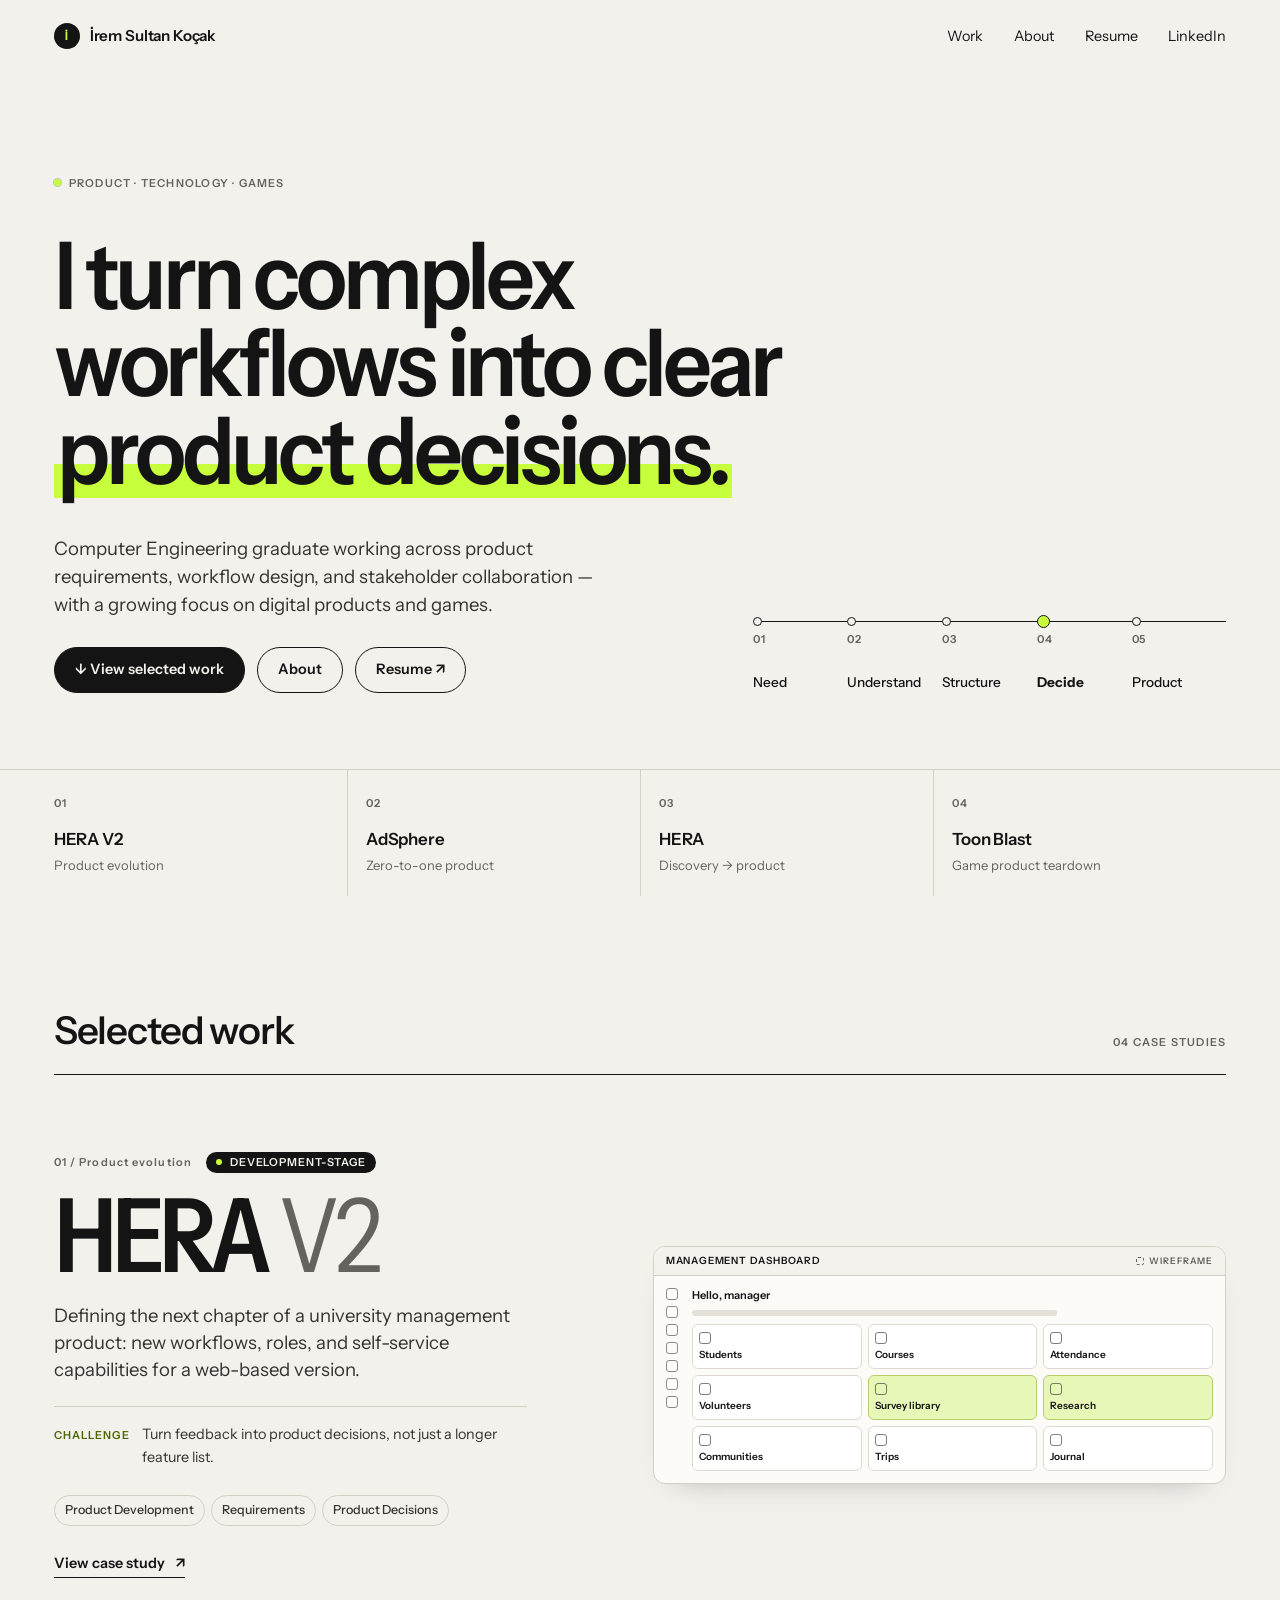
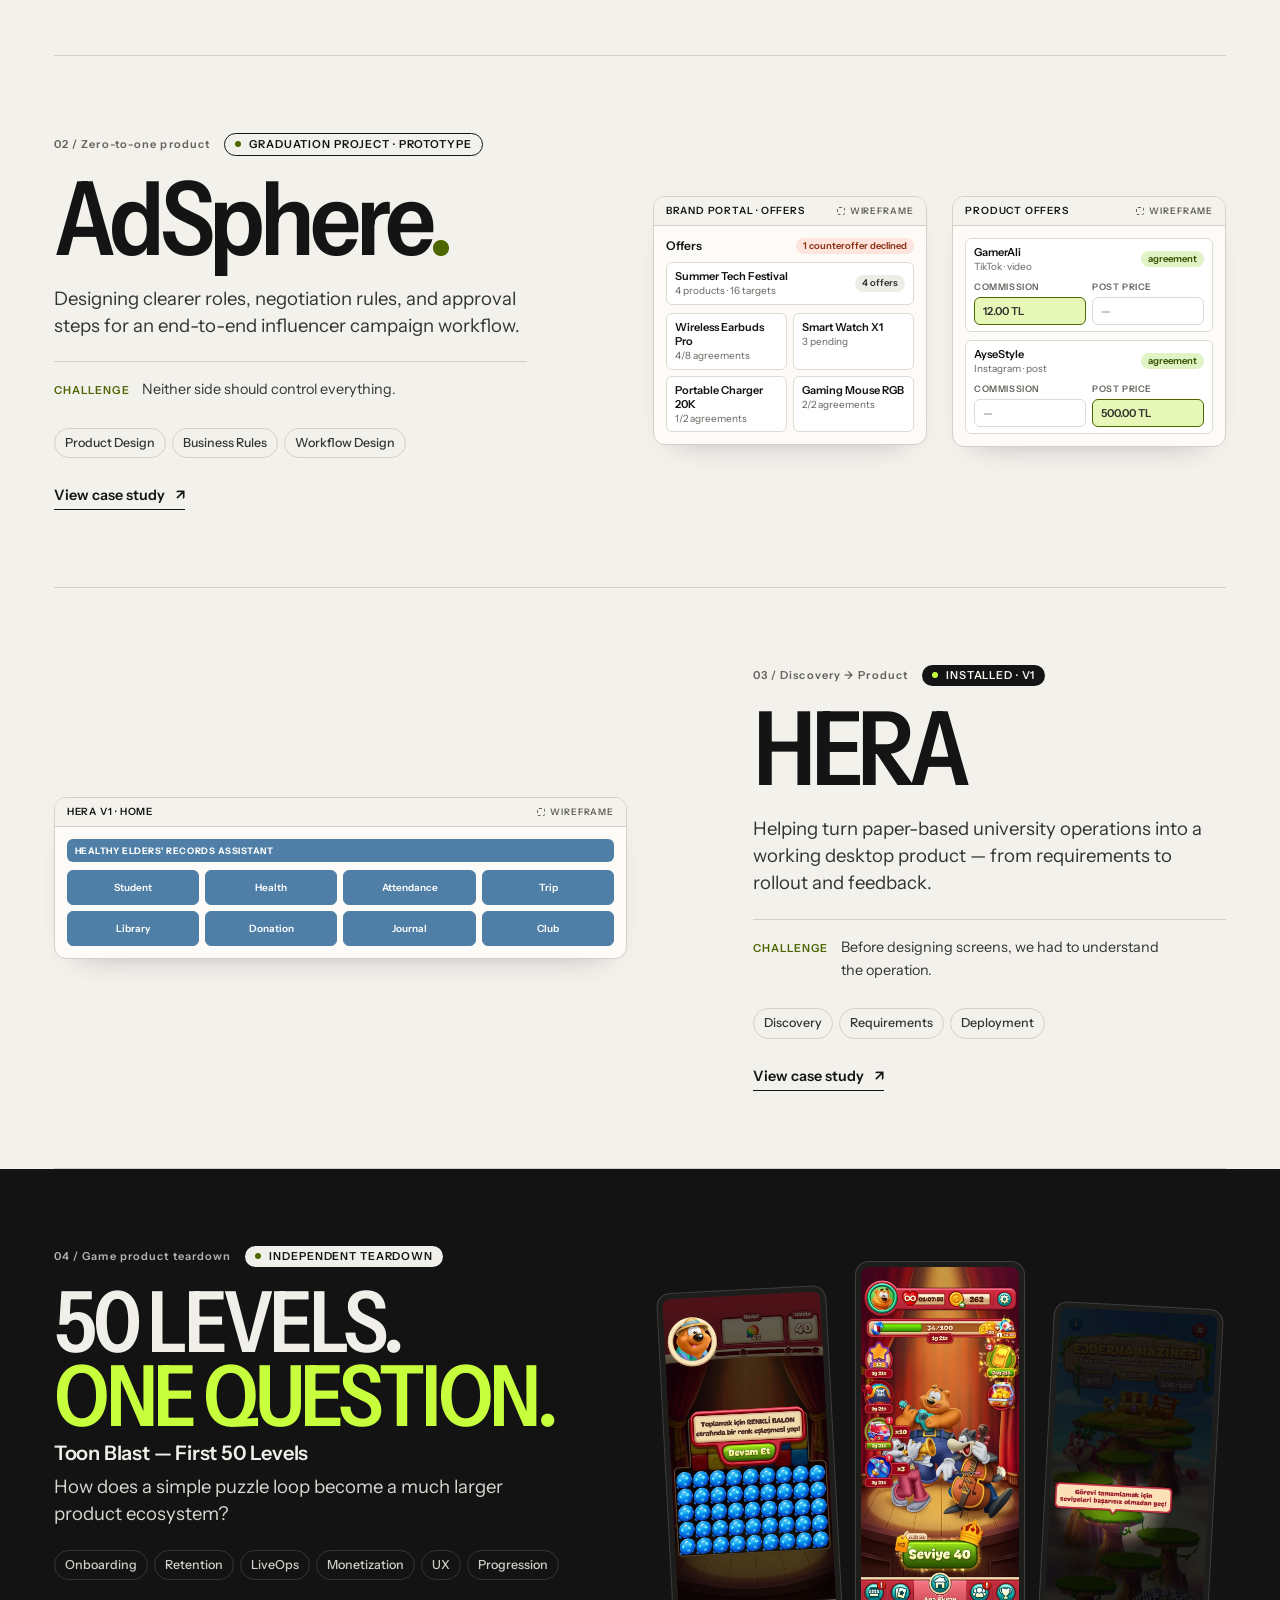
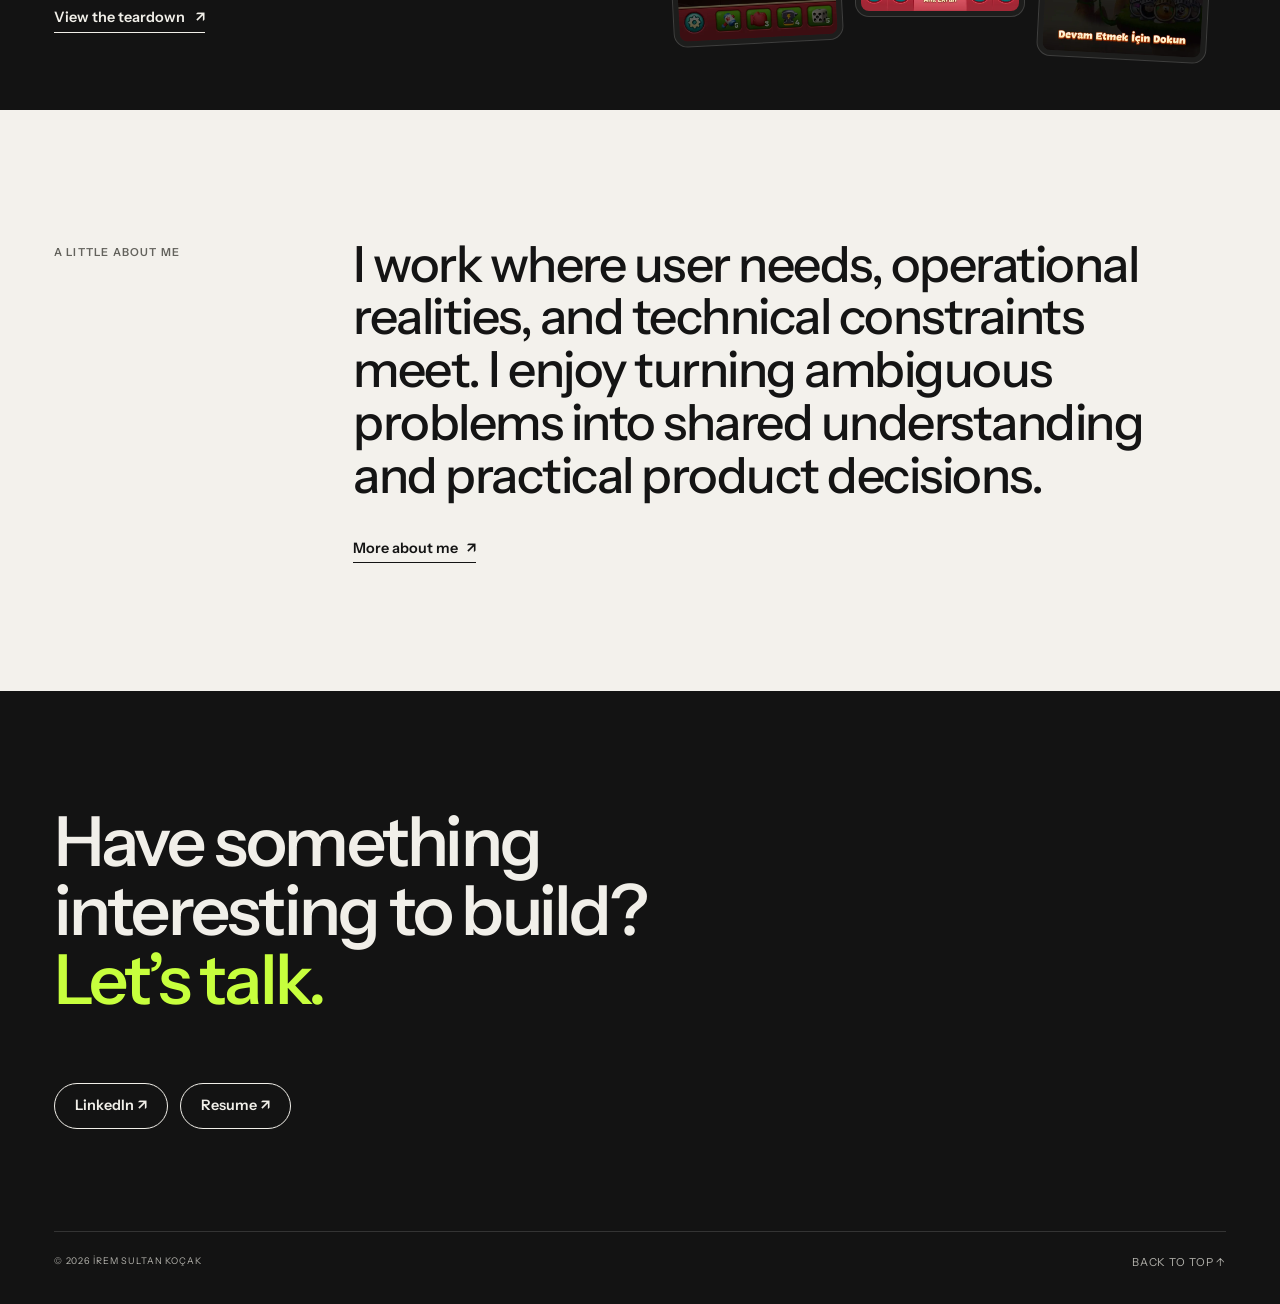
==== commit fcab4f6f: "Add current resume and restore Resume links Co-Authored-By: Claude Opus 5.5 (1M context) <noreply@an" ====
--- a/index.html
+++ b/index.html
@@ -27,6 +27,7 @@
       <ul class="nav-list">
         <li><a href="#work">Work</a></li>
         <li><a href="about.html">About</a></li>
+        <li><a class="ext" href="assets/resume.pdf" target="_blank" rel="noopener">Resume</a></li>
         <li><a class="ext" href="https://www.linkedin.com/in/irem-sultan-kocak" rel="noopener">LinkedIn</a></li>
       </ul>
     </nav>
@@ -46,6 +47,7 @@
         <div class="btn-row">
           <a class="btn btn--primary" href="#work">↓ View selected work</a>
           <a class="btn btn--ghost" href="about.html">About</a>
+          <a class="btn btn--ghost" href="assets/resume.pdf" target="_blank" rel="noopener">Resume ↗</a>
         </div>
       </div>
       <figure class="hero-path reveal reveal-d3" aria-label="How I work: Need, Understand, Structure, Decide, Product">
@@ -171,6 +173,7 @@
     <p class="footer-cta">Have something interesting to build? <em>Let’s talk.</em></p>
     <div class="footer-links">
       <a class="btn" href="https://www.linkedin.com/in/irem-sultan-kocak" rel="noopener">LinkedIn ↗</a>
+      <a class="btn" href="assets/resume.pdf" target="_blank" rel="noopener">Resume ↗</a>
     </div>
     <div class="footer-meta"><small>© 2026 İrem Sultan Koçak</small><a href="#main">Back to top ↑</a></div>
   </div>
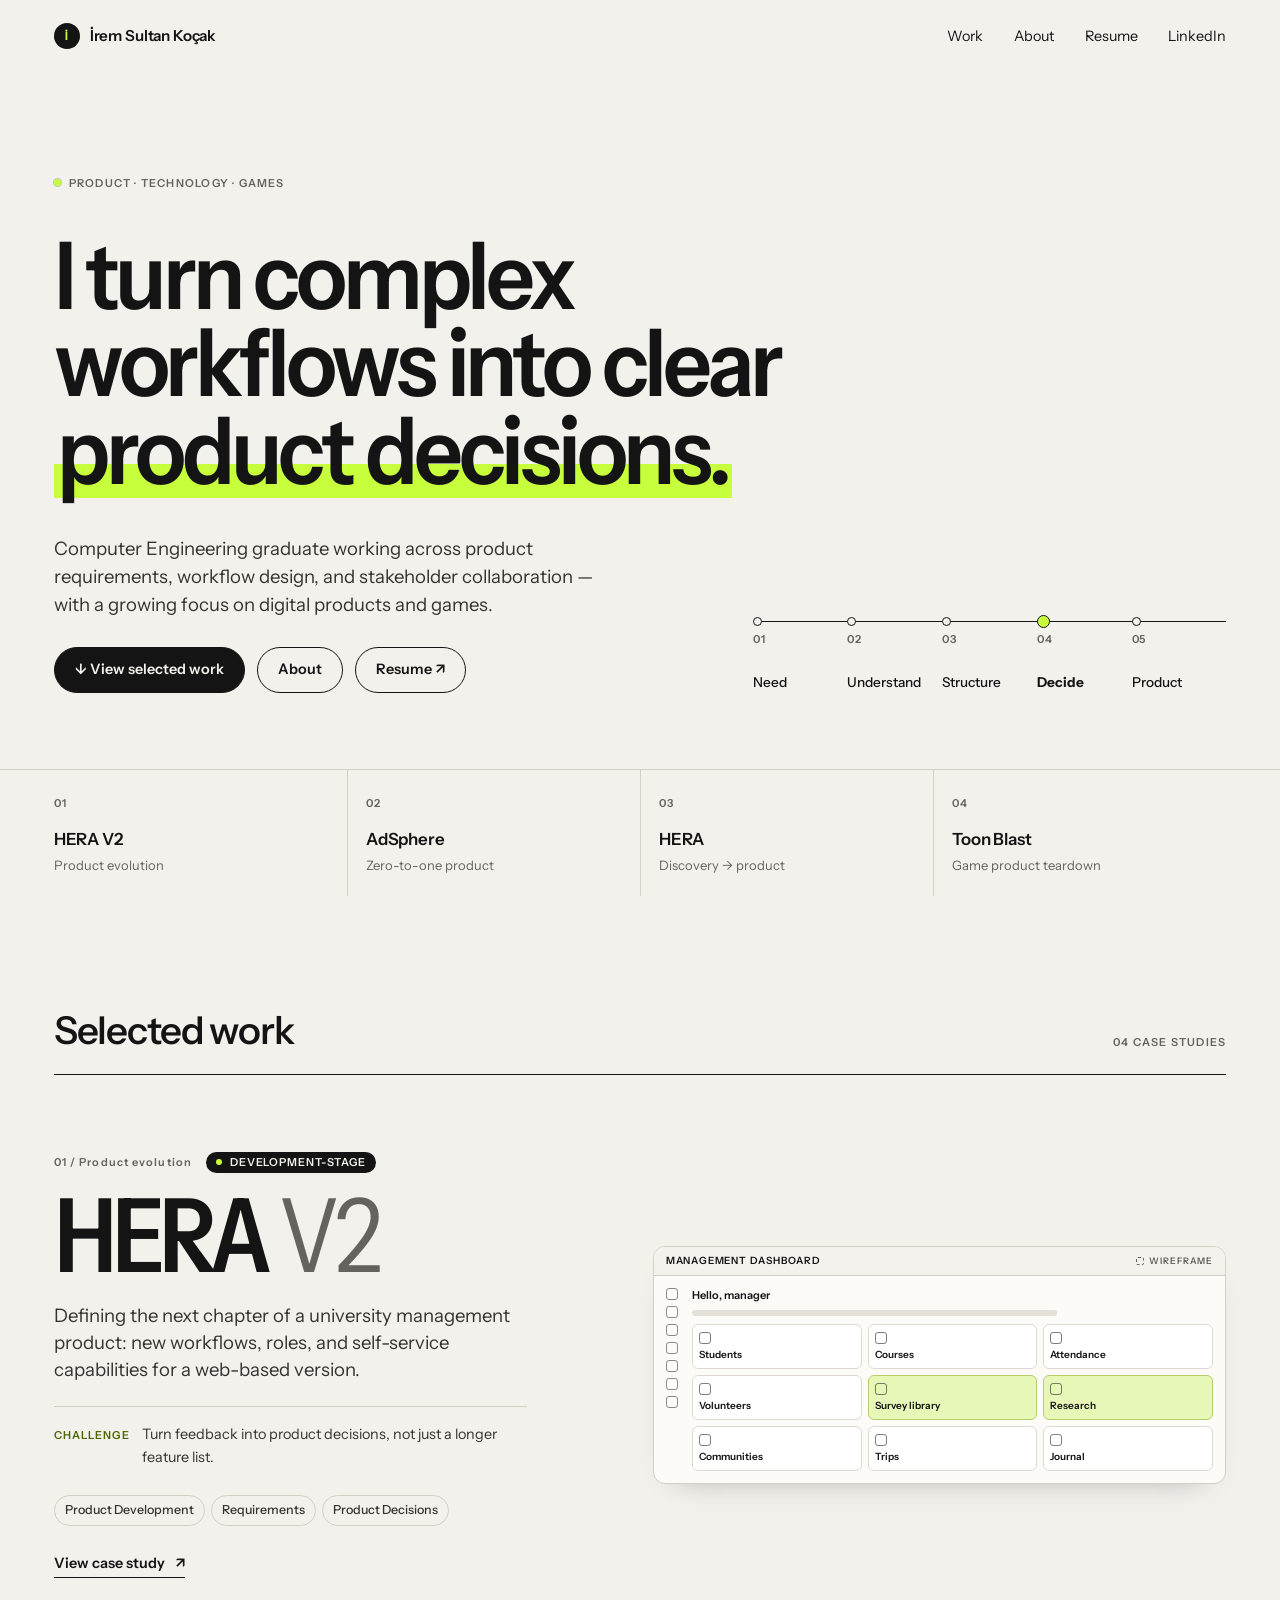
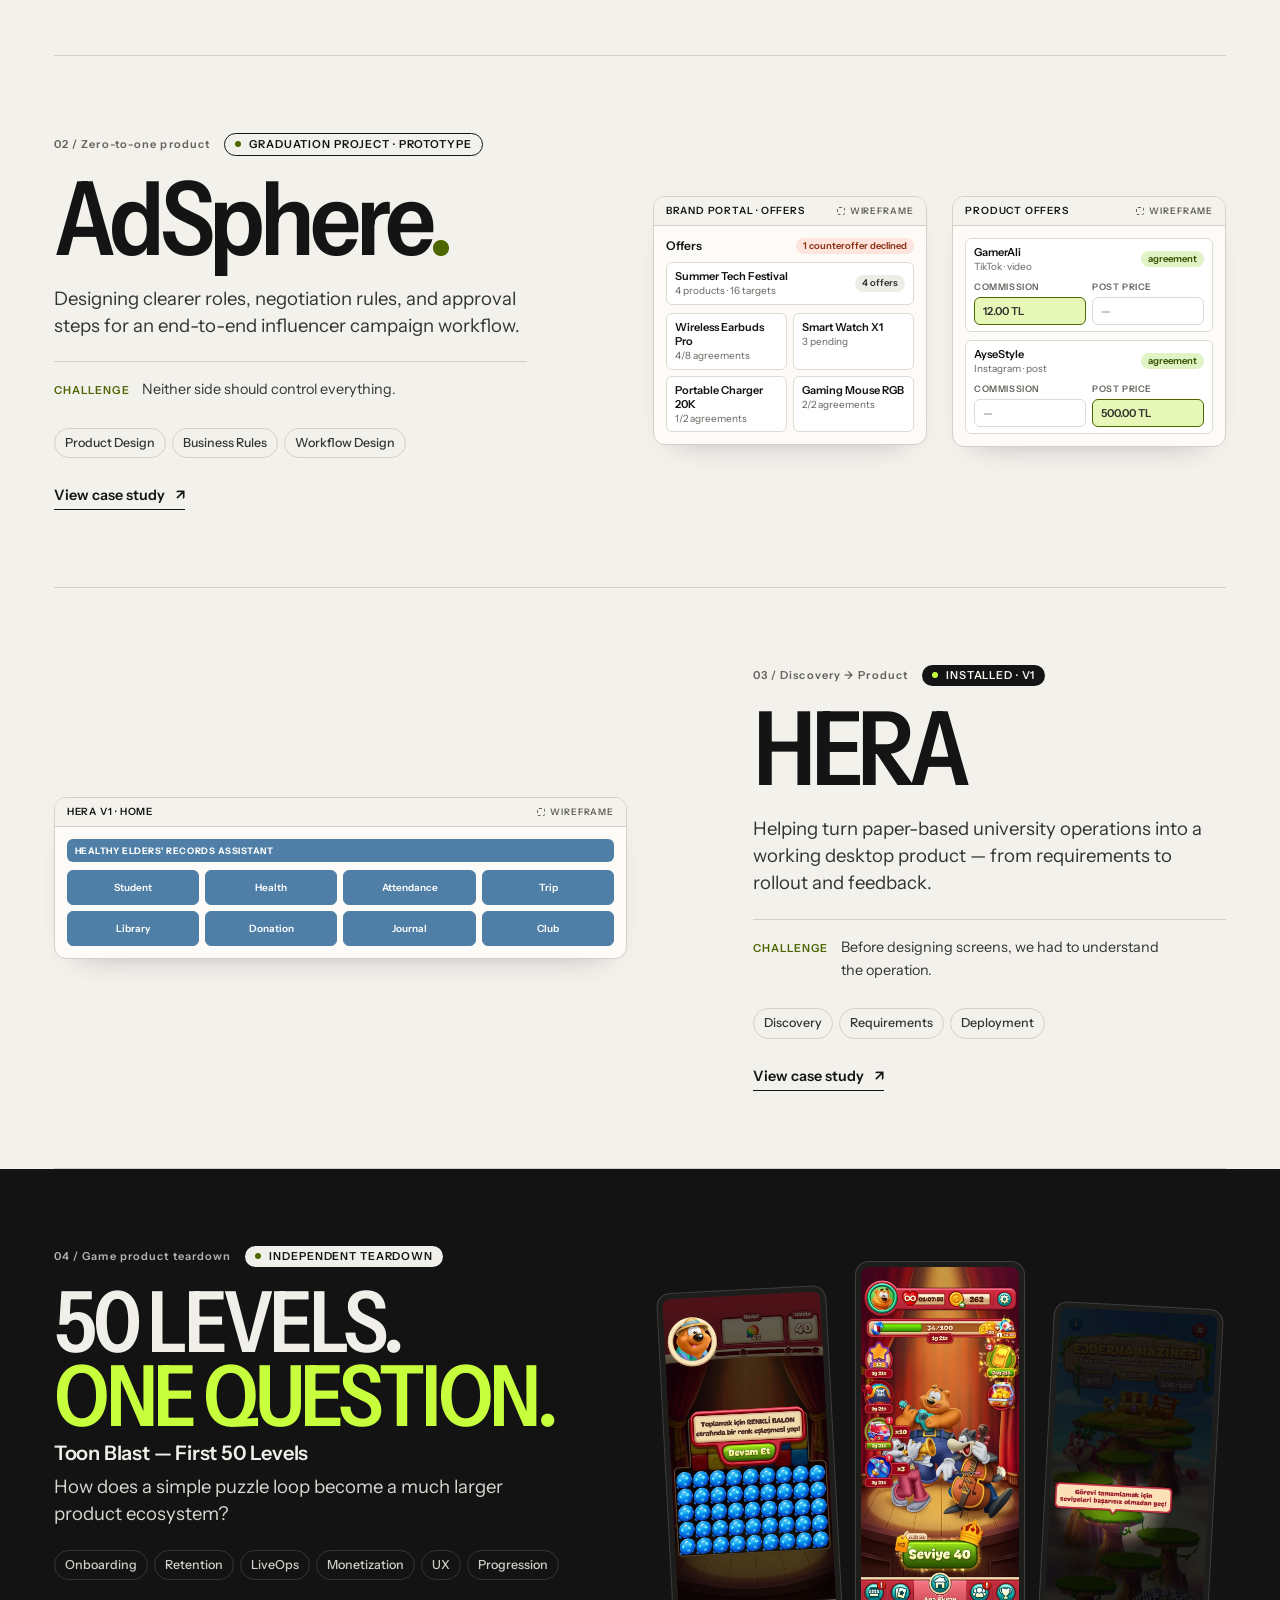
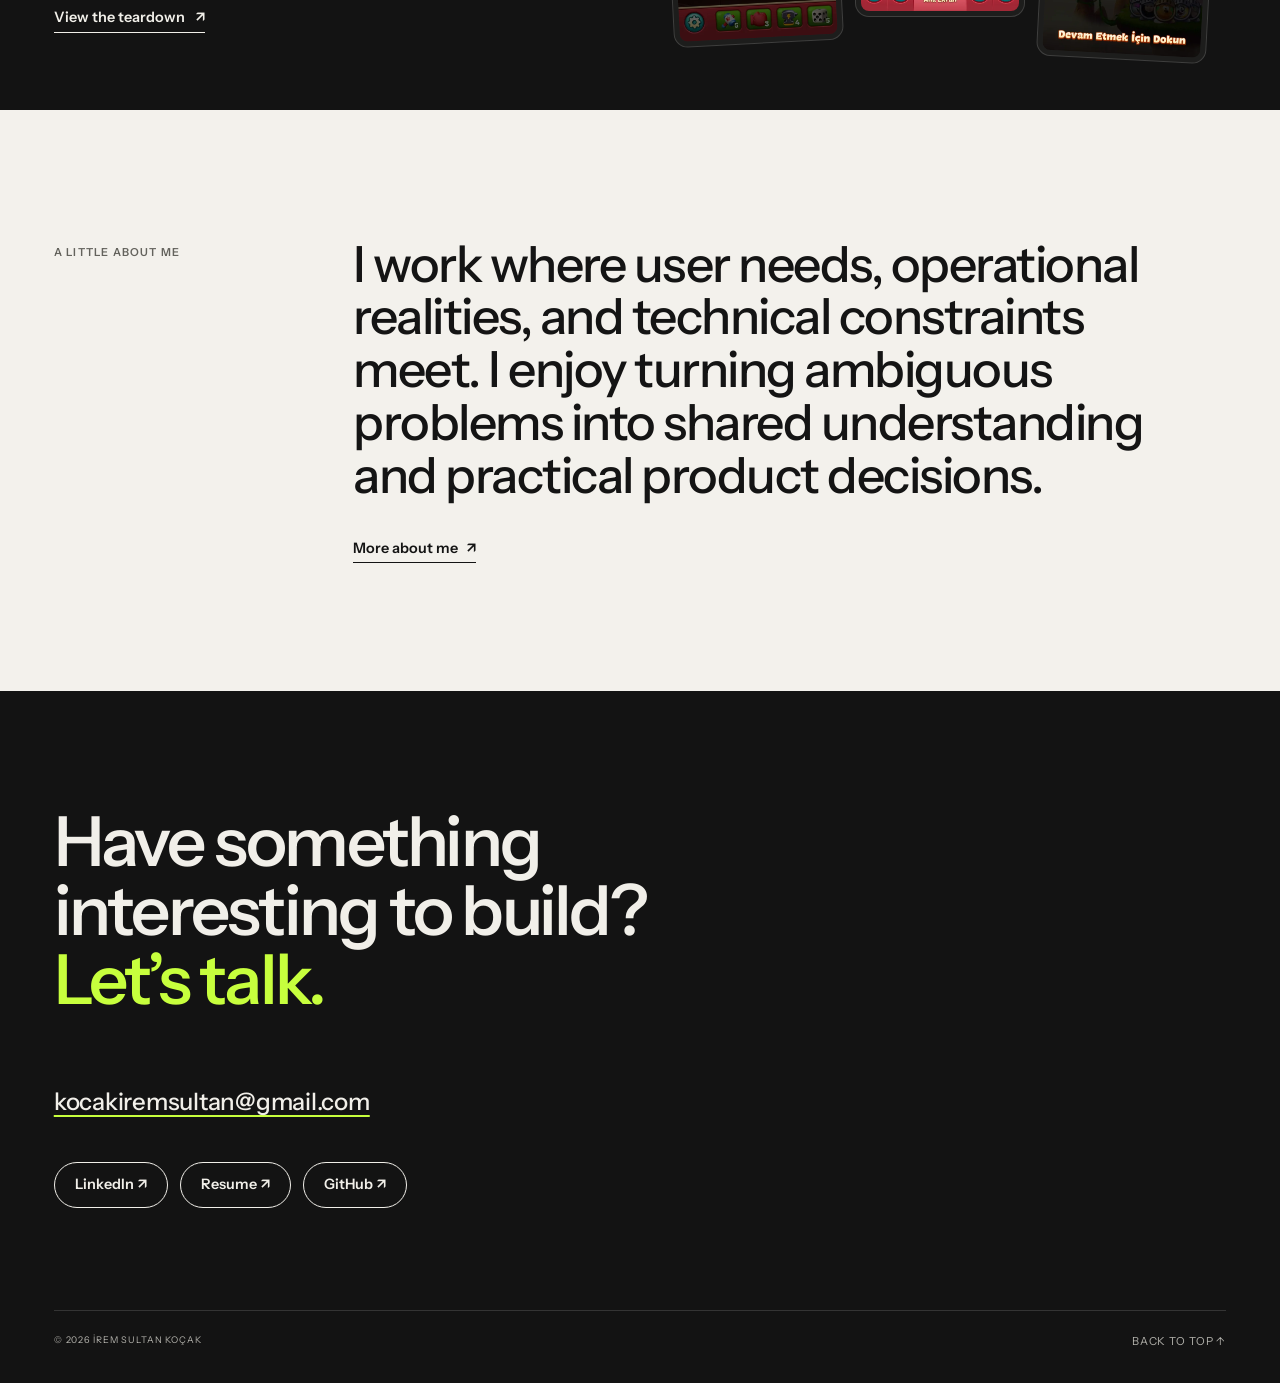
==== commit ddc77cd5: "Add email and GitHub contact links and a custom 404 page Co-Authored-By: Claude Opus 5.5 (1M context" ====
--- a/index.html
+++ b/index.html
@@ -171,9 +171,11 @@
 <footer class="site-footer on-dark">
   <div class="container">
     <p class="footer-cta">Have something interesting to build? <em>Let’s talk.</em></p>
+    <p class="footer-mail"><a href="mailto:kocakiremsultan@gmail.com">kocakiremsultan@gmail.com</a></p>
     <div class="footer-links">
       <a class="btn" href="https://www.linkedin.com/in/irem-sultan-kocak" rel="noopener">LinkedIn ↗</a>
       <a class="btn" href="assets/resume.pdf" target="_blank" rel="noopener">Resume ↗</a>
+      <a class="btn" href="https://github.com/iremsultankocak" rel="noopener">GitHub ↗</a>
     </div>
     <div class="footer-meta"><small>© 2026 İrem Sultan Koçak</small><a href="#main">Back to top ↑</a></div>
   </div>
--- a/styles.css
+++ b/styles.css
@@ -1282,3 +1282,8 @@
   .toon-chapter .phone-duo, .toon-chapter .l5 > .caption { margin-inline: 0; }
 }
 .phone-duo .shot-card .wf-top em { display: none; }
+.footer-mail { margin-top: 18px; font-size: clamp(1.1rem, 2vw, 1.5rem); font-weight: 500; letter-spacing: -.01em; }
+.footer-mail a { text-decoration: underline; text-decoration-color: var(--lime); text-underline-offset: .22em; text-decoration-thickness: 2px; }
+.footer-mail a:hover { color: var(--lime); }
+.contact-card dd a { overflow-wrap: anywhere; }
+.notfound { min-height: 56vh; display: grid; align-content: center; }
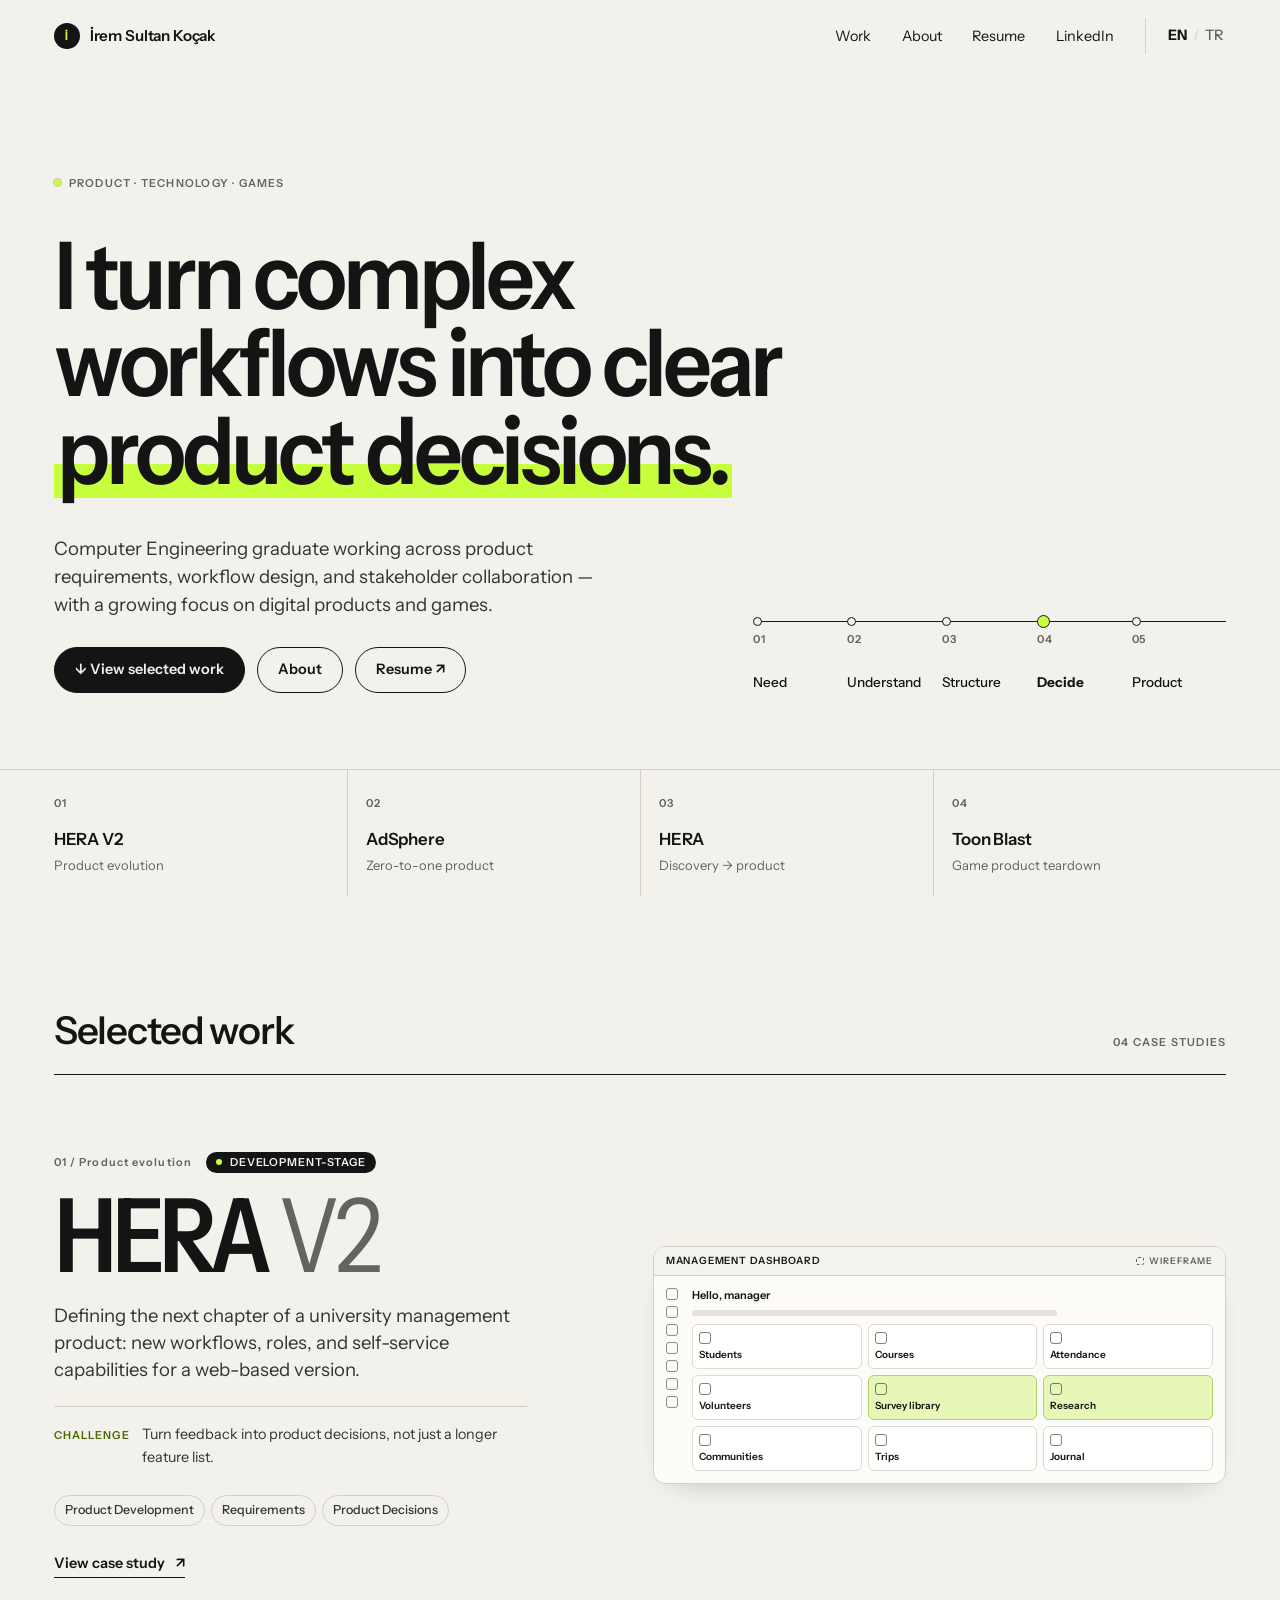
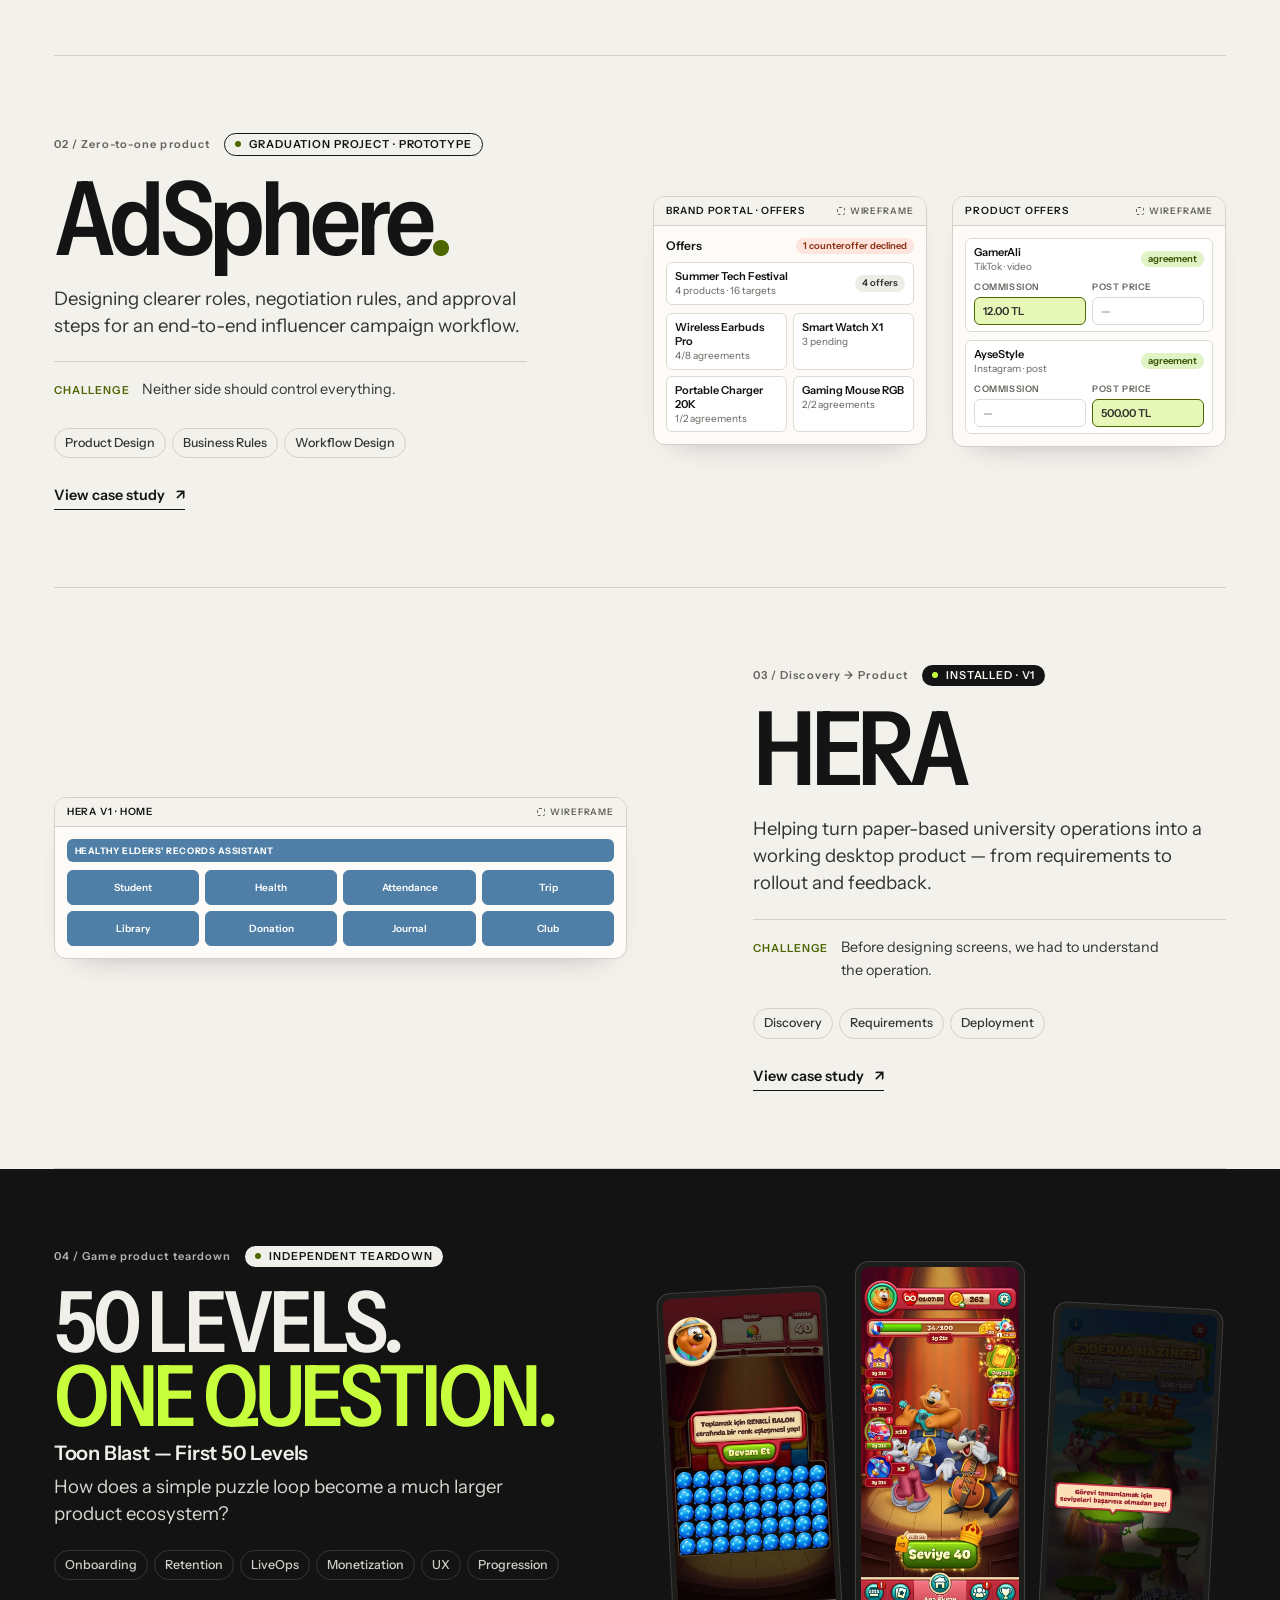
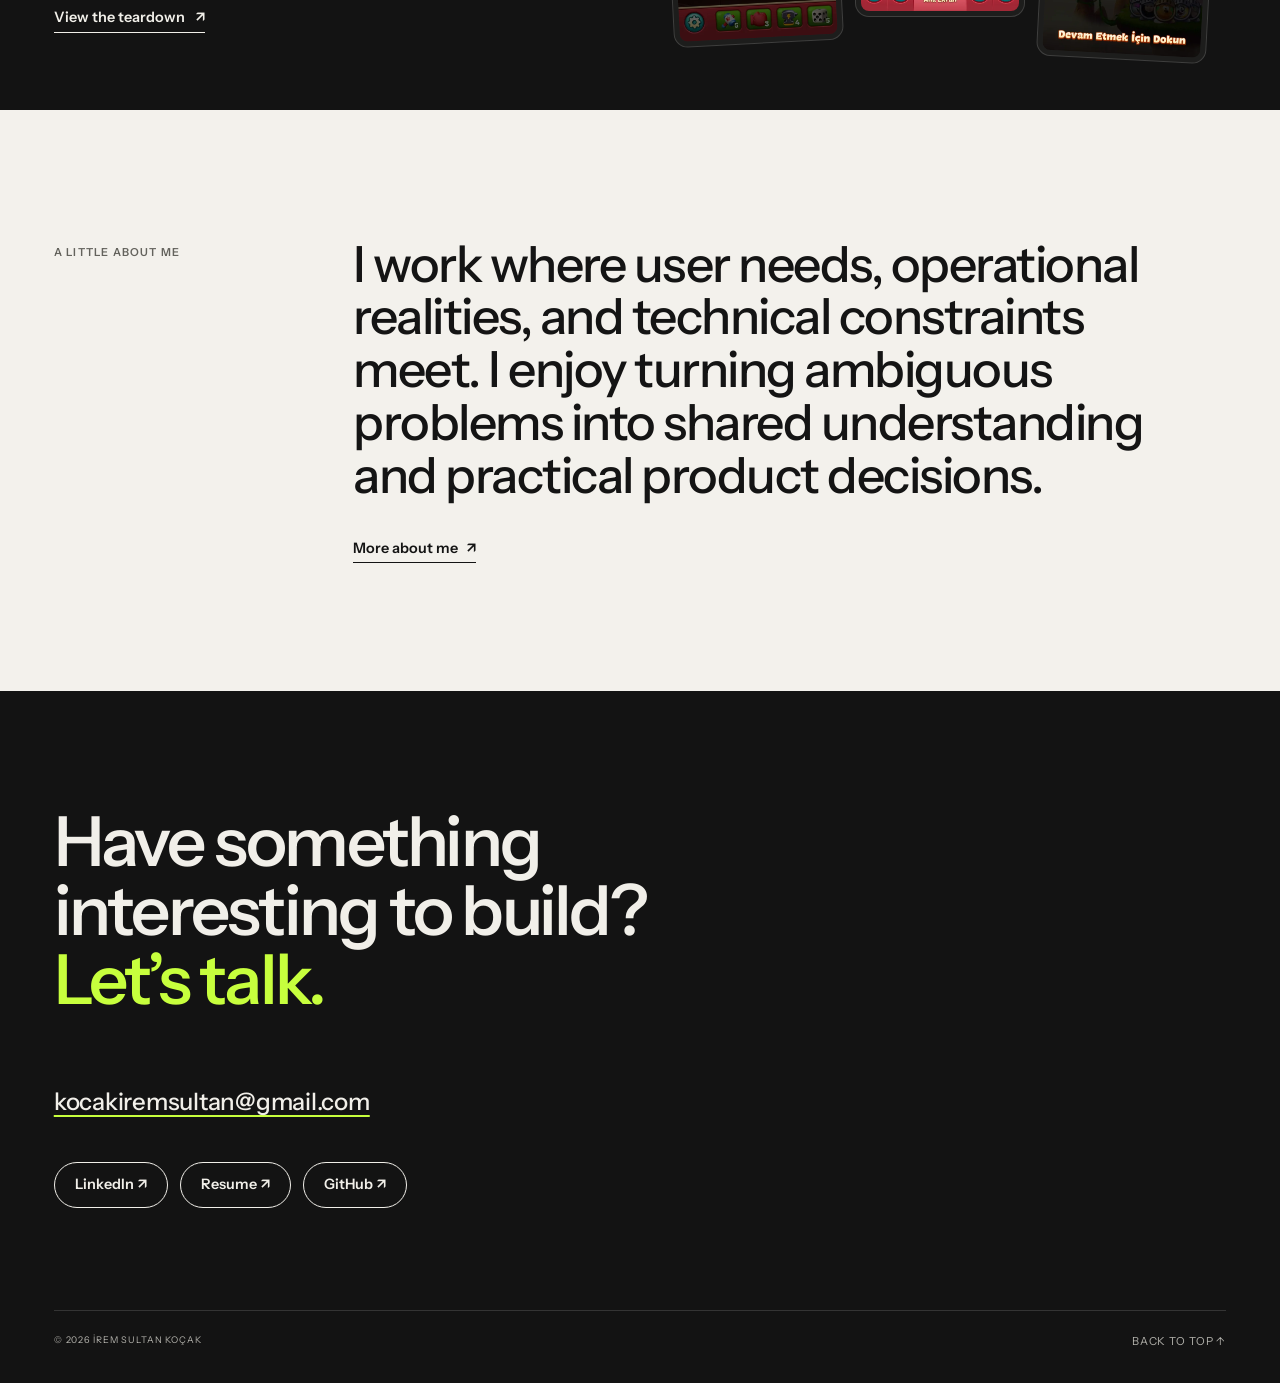
==== commit 8b63d917: "Add Turkish version of the site Turkish pages live under /tr with an EN/TR switch in the header and " ====
--- a/index.html
+++ b/index.html
@@ -13,6 +13,9 @@
 <link rel="preconnect" href="https://fonts.googleapis.com">
 <link rel="preconnect" href="https://fonts.gstatic.com" crossorigin>
 <link rel="stylesheet" href="https://fonts.googleapis.com/css2?family=Instrument+Sans:ital,wdth,wght@0,75..100,400..700;1,75..100,400..700&display=swap">
+<link rel="alternate" hreflang="en" href="https://iremsultankocak.github.io/">
+<link rel="alternate" hreflang="tr" href="https://iremsultankocak.github.io/tr/">
+<link rel="alternate" hreflang="x-default" href="https://iremsultankocak.github.io/">
 <link rel="stylesheet" href="styles.css">
 <script>document.documentElement.classList.add('js')</script>
 <script src="main.js" defer></script>
@@ -29,6 +32,7 @@
         <li><a href="about.html">About</a></li>
         <li><a class="ext" href="assets/resume.pdf" target="_blank" rel="noopener">Resume</a></li>
         <li><a class="ext" href="https://www.linkedin.com/in/irem-sultan-kocak" rel="noopener">LinkedIn</a></li>
+        <li class="lang-switch"><a href="index.html" lang="en" hreflang="en" aria-current="true">EN</a><span aria-hidden="true">/</span><a href="tr/index.html" lang="tr" hreflang="tr">TR</a></li>
       </ul>
     </nav>
   </div>
--- a/styles.css
+++ b/styles.css
@@ -1287,3 +1287,15 @@
 .footer-mail a:hover { color: var(--lime); }
 .contact-card dd a { overflow-wrap: anywhere; }
 .notfound { min-height: 56vh; display: grid; align-content: center; }
+
+/* Language switch */
+.nav-list .lang-switch { display: inline-flex; align-items: center; gap: 4px; padding-left: clamp(10px, 1.6vw, 22px); border-left: 1px solid var(--line); font-size: var(--fs-small); }
+.nav-list .lang-switch a { padding: 6px 2px; color: var(--muted); font-weight: 500; }
+.nav-list .lang-switch a::after { display: none; }
+.nav-list .lang-switch a[aria-current="true"] { color: var(--ink); font-weight: 700; }
+.nav-list .lang-switch a:hover { color: var(--ink); }
+.nav-list .lang-switch span { color: var(--line); }
+@media (max-width: 760px) {
+  .nav-list .lang-switch { border-left: 0; padding: 14px 0 0; gap: 10px; font-size: 1rem; }
+  .nav-list .lang-switch a { display: inline; font-size: 1rem; padding: 4px 0; }
+}
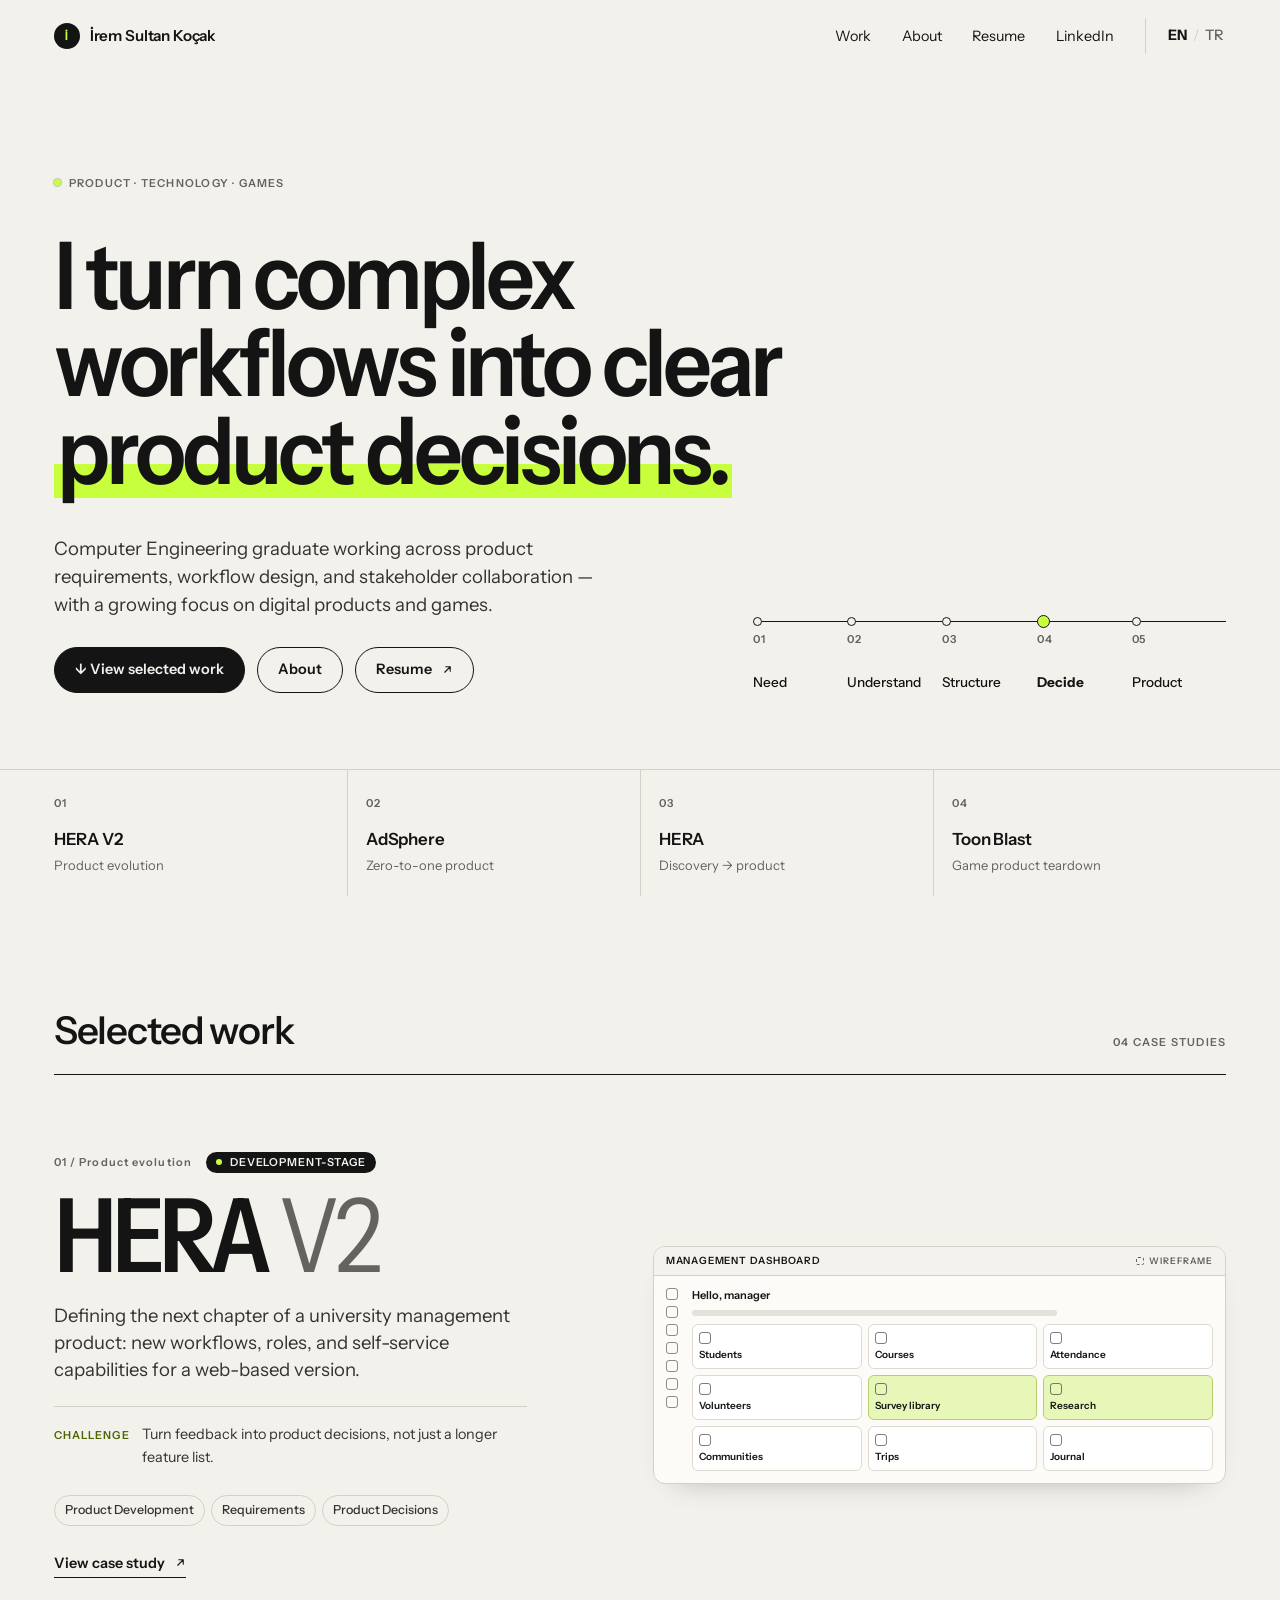
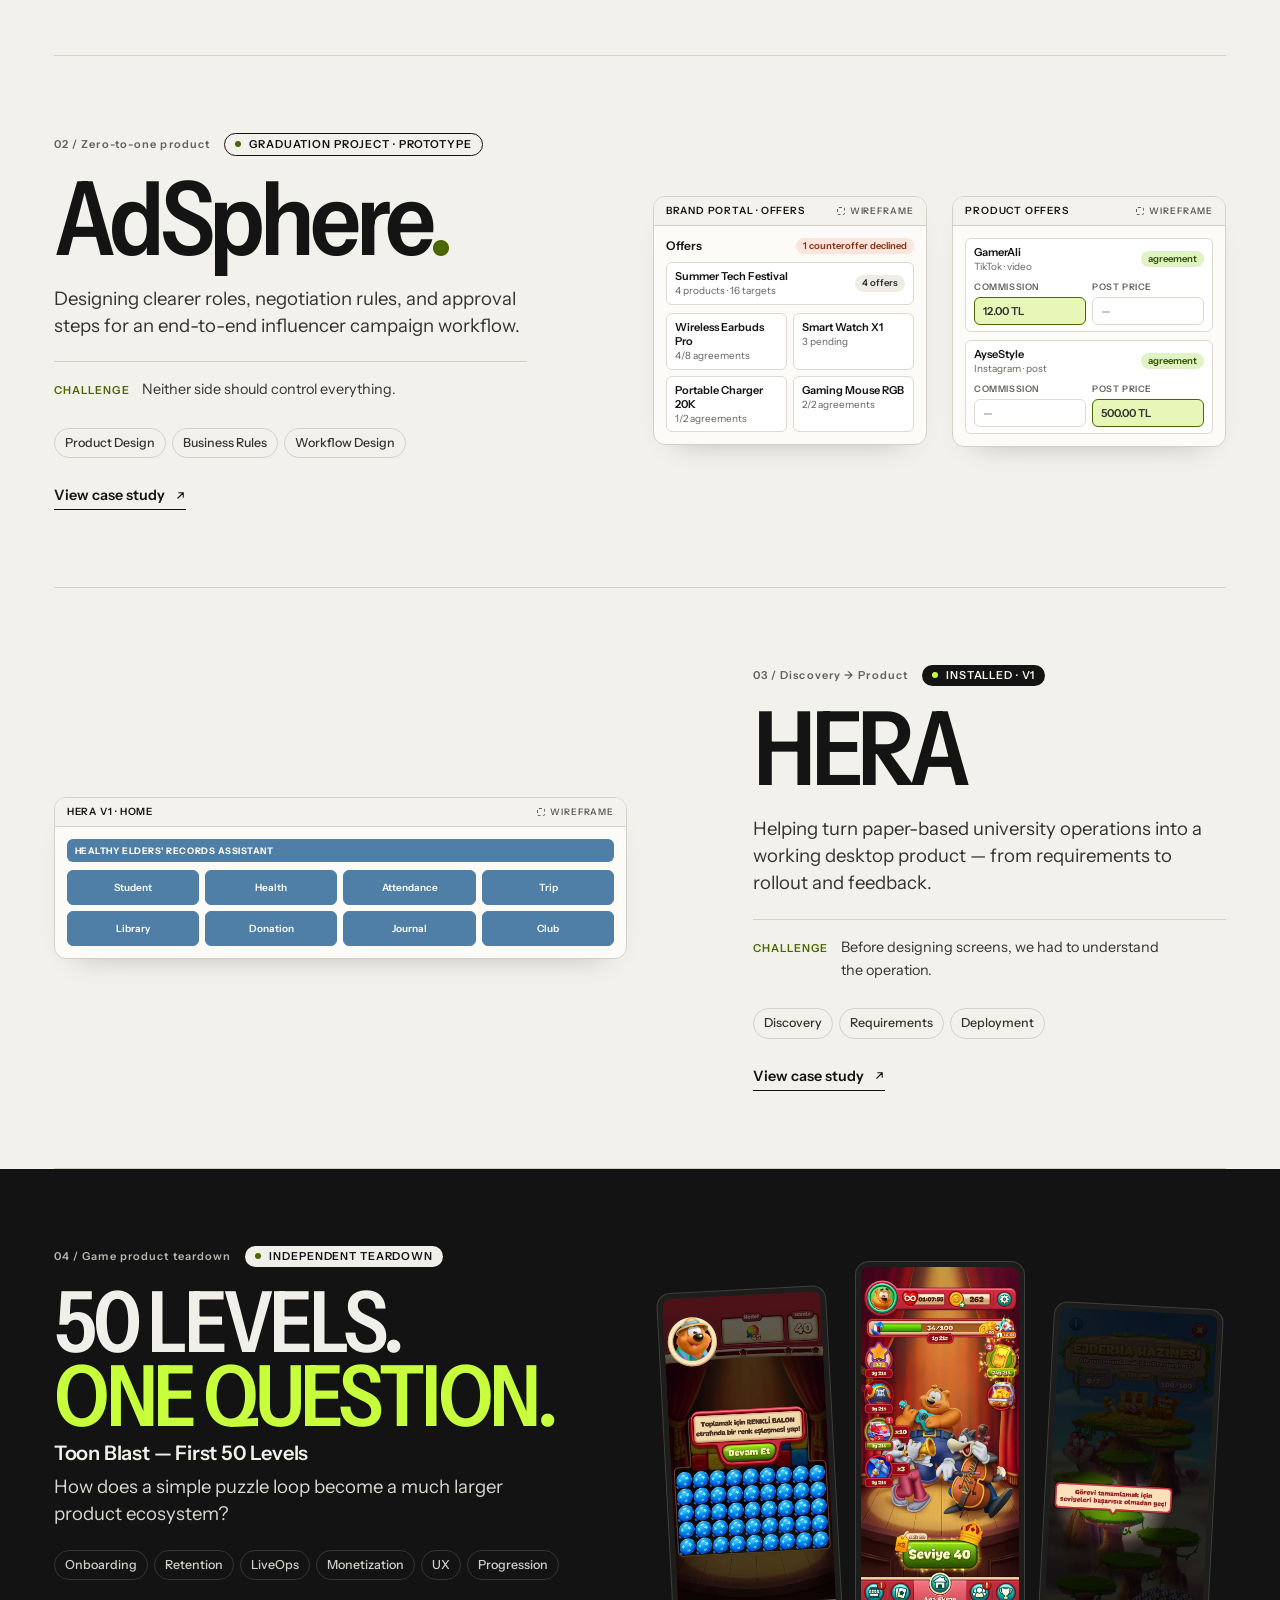
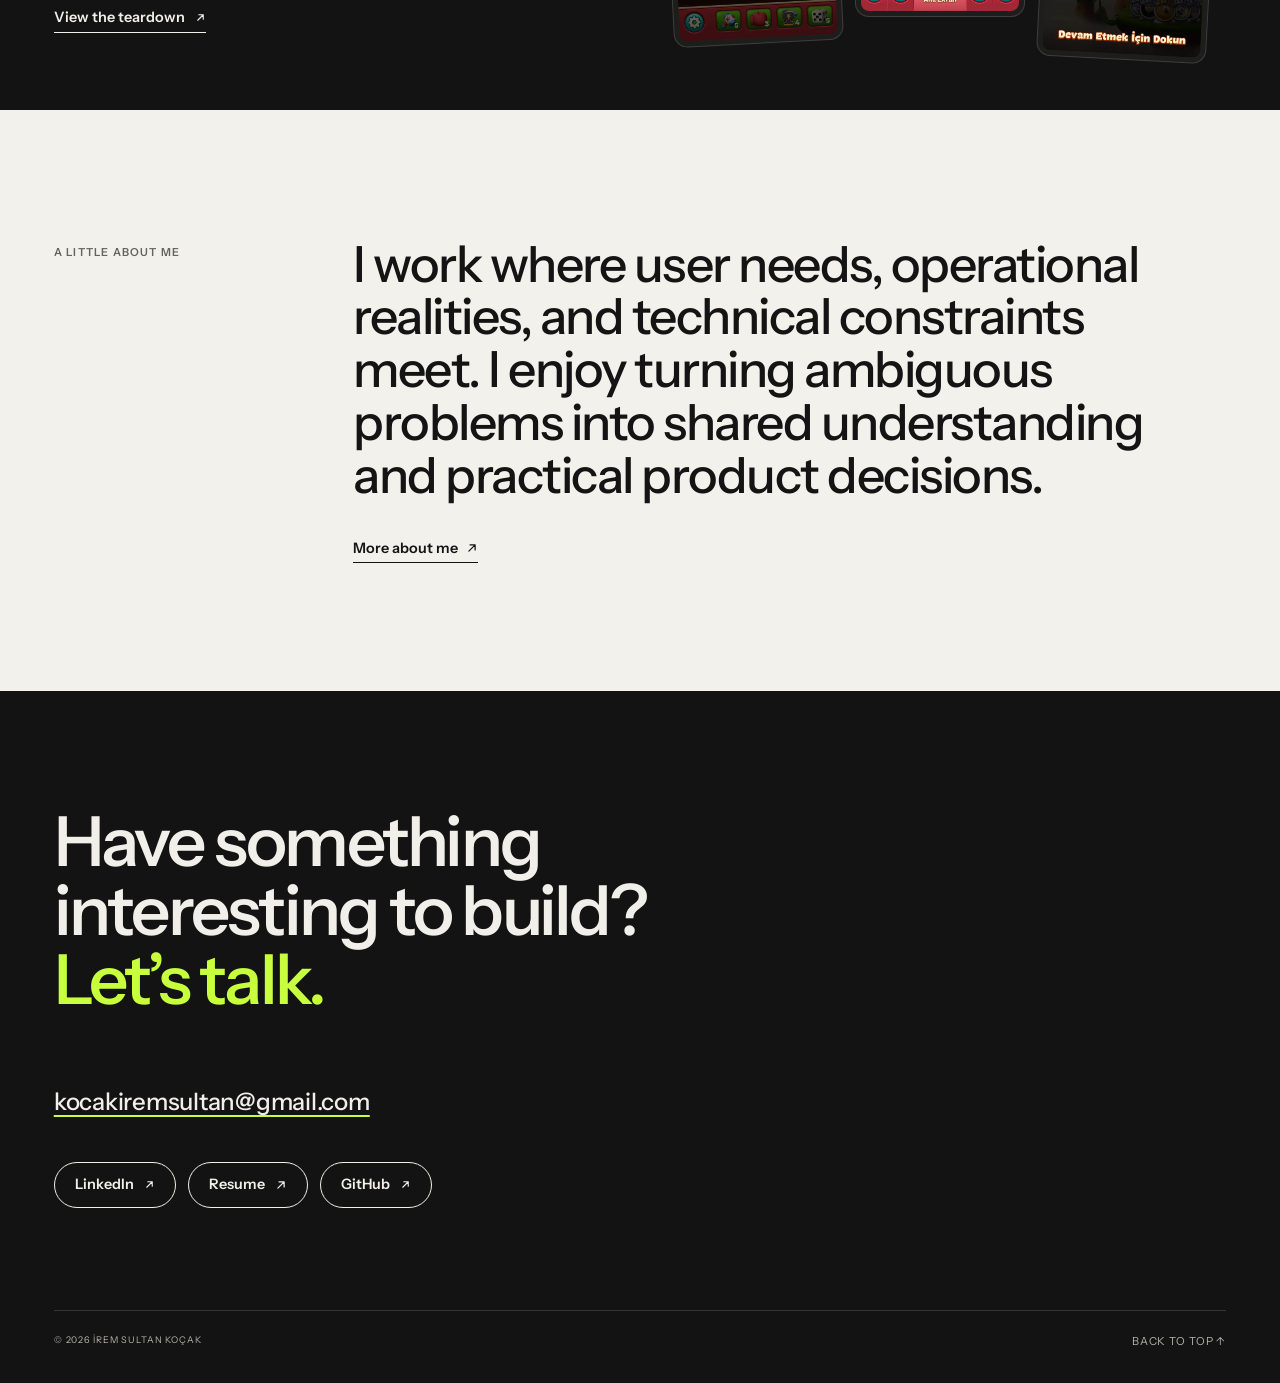
==== commit cf9b5d88: "Draw arrow icons in CSS so they never render as emoji Co-Authored-By: Claude Opus 5.5 (1M context) <" ====
--- a/index.html
+++ b/index.html
@@ -51,7 +51,7 @@
         <div class="btn-row">
           <a class="btn btn--primary" href="#work">↓ View selected work</a>
           <a class="btn btn--ghost" href="about.html">About</a>
-          <a class="btn btn--ghost" href="assets/resume.pdf" target="_blank" rel="noopener">Resume ↗</a>
+          <a class="btn btn--ghost" href="assets/resume.pdf" target="_blank" rel="noopener">Resume <span class="i-ne" aria-hidden="true"></span></a>
         </div>
       </div>
       <figure class="hero-path reveal reveal-d3" aria-label="How I work: Need, Understand, Structure, Decide, Product">
@@ -93,7 +93,7 @@
           <p class="feature-summary">Defining the next chapter of a university management product: new workflows, roles, and self-service capabilities for a web-based version.</p>
           <p class="feature-challenge"><span>Challenge</span>Turn feedback into product decisions, not just a longer feature list.</p>
           <ul class="tags" aria-label="Focus areas"><li>Product Development</li><li>Requirements</li><li>Product Decisions</li></ul>
-          <span class="feature-cta" aria-hidden="true">View case study <span class="arrow">↗</span></span>
+          <span class="feature-cta" aria-hidden="true">View case study <span class="arrow"><span class="i-ne" aria-hidden="true"></span></span></span>
         </div>
         <div class="f-media reveal reveal-d1">
           <figure class="wf-card is-right reveal" style="--wf-w:380px"><div class="wf" role="img" aria-label="Wireframe based on the real screen: Development-stage HERA V2 management dashboard"><div class="wf-top"><b>Management dashboard</b><span>Wireframe</span></div><div class="wf-body"><div class="wf-split" style="grid-template-columns:18px 1fr"><div style="display:grid;gap:6px;align-content:start"><i class="wf-ico"></i><i class="wf-ico"></i><i class="wf-ico"></i><i class="wf-ico"></i><i class="wf-ico"></i><i class="wf-ico"></i><i class="wf-ico"></i></div><div style="display:grid;gap:8px"><span class="wf-t">Hello, manager</span><span class="wf-ln" style="--w:70%"></span><div class="wf-grid" style="--c:3"><div class="wf-tile"><i></i>Students</div><div class="wf-tile"><i></i>Courses</div><div class="wf-tile"><i></i>Attendance</div><div class="wf-tile"><i></i>Volunteers</div><div class="wf-tile hl"><i></i>Survey library</div><div class="wf-tile hl"><i></i>Research</div><div class="wf-tile"><i></i>Communities</div><div class="wf-tile"><i></i>Trips</div><div class="wf-tile"><i></i>Journal</div></div></div></div></div></div></figure>
@@ -110,7 +110,7 @@
           <p class="feature-summary">Designing clearer roles, negotiation rules, and approval steps for an end-to-end influencer campaign workflow.</p>
           <p class="feature-challenge"><span>Challenge</span>Neither side should control everything.</p>
           <ul class="tags" aria-label="Focus areas"><li>Product Design</li><li>Business Rules</li><li>Workflow Design</li></ul>
-          <span class="feature-cta" aria-hidden="true">View case study <span class="arrow">↗</span></span>
+          <span class="feature-cta" aria-hidden="true">View case study <span class="arrow"><span class="i-ne" aria-hidden="true"></span></span></span>
         </div>
         <div class="f-media reveal reveal-d1">
           <div class="wf-row-cards end"><figure class="wf-card  reveal" style="--wf-w:320px"><div class="wf" role="img" aria-label="Wireframe based on the real screen: AdSphere brand portal with campaign offers grouped by product"><div class="wf-top"><b>Brand portal · offers</b><span>Wireframe</span></div><div class="wf-body"><div class="wf-row sb"><span class="wf-t" style="font-size:12px">Offers</span><span class="wf-pill warn">1 counteroffer declined</span></div><div class="wf-box wf-row sb"><span><span class="wf-t">Summer Tech Festival</span><br><span class="wf-m">4 products · 16 targets</span></span><span class="wf-pill">4 offers</span></div><div class="wf-grid" style="--c:2"><div class="wf-box"><span class="wf-t">Wireless Earbuds Pro</span><br><span class="wf-m">4/8 agreements</span></div><div class="wf-box"><span class="wf-t">Smart Watch X1</span><br><span class="wf-m">3 pending</span></div><div class="wf-box"><span class="wf-t">Portable Charger 20K</span><br><span class="wf-m">1/2 agreements</span></div><div class="wf-box"><span class="wf-t">Gaming Mouse RGB</span><br><span class="wf-m">2/2 agreements</span></div></div></div></div></figure><figure class="wf-card  reveal" style="--wf-w:300px"><div class="wf" role="img" aria-label="Wireframe based on the real screen: AdSphere product offer list with commission or post price per agreement"><div class="wf-top"><b>Product offers</b><span>Wireframe</span></div><div class="wf-body"><div class="wf-box" style="display:grid;gap:6px"><div class="wf-row sb"><span><span class="wf-t">GamerAli</span><br><span class="wf-m">TikTok · video</span></span><span class="wf-pill ok">agreement</span></div><div class="wf-grid" style="--c:2"><div><span class="wf-k">Commission</span><div class="wf-box" style="margin-top:3px;border-color:var(--olive);background:var(--lime-soft);font-weight:600">12.00 TL</div></div><div><span class="wf-k">Post price</span><div class="wf-box" style="margin-top:3px;color:var(--muted)">—</div></div></div></div><div class="wf-box" style="display:grid;gap:6px"><div class="wf-row sb"><span><span class="wf-t">AyseStyle</span><br><span class="wf-m">Instagram · post</span></span><span class="wf-pill ok">agreement</span></div><div class="wf-grid" style="--c:2"><div><span class="wf-k">Commission</span><div class="wf-box" style="margin-top:3px;color:var(--muted)">—</div></div><div><span class="wf-k">Post price</span><div class="wf-box" style="margin-top:3px;border-color:var(--olive);background:var(--lime-soft);font-weight:600">500.00 TL</div></div></div></div></div></div></figure></div>
@@ -130,7 +130,7 @@
           <p class="feature-summary">Helping turn paper-based university operations into a working desktop product — from requirements to rollout and feedback.</p>
           <p class="feature-challenge"><span>Challenge</span>Before designing screens, we had to understand the operation.</p>
           <ul class="tags" aria-label="Focus areas"><li>Discovery</li><li>Requirements</li><li>Deployment</li></ul>
-          <span class="feature-cta" aria-hidden="true">View case study <span class="arrow">↗</span></span>
+          <span class="feature-cta" aria-hidden="true">View case study <span class="arrow"><span class="i-ne" aria-hidden="true"></span></span></span>
         </div>
       </div>
     </article>
@@ -146,7 +146,7 @@
           <h4 class="h4" style="font-size:1.25rem;margin-bottom:10px">Toon Blast — First 50 Levels</h4>
           <p class="feature-summary">How does a simple puzzle loop become a much larger product ecosystem?</p>
           <ul class="tags" aria-label="Focus areas"><li>Onboarding</li><li>Retention</li><li>LiveOps</li><li>Monetization</li><li>UX</li><li>Progression</li></ul>
-          <span class="feature-cta" aria-hidden="true">View the teardown <span class="arrow">↗</span></span>
+          <span class="feature-cta" aria-hidden="true">View the teardown <span class="arrow"><span class="i-ne" aria-hidden="true"></span></span></span>
         </div>
         <div class="f-media reveal reveal-d1">
           <div class="phones">
@@ -166,7 +166,7 @@
       <p class="eyebrow">A little about me</p>
       <div class="about-body reveal">
         <h2 id="about-title" class="h2">I work where user needs, operational realities, and technical constraints meet. I enjoy turning ambiguous problems into shared understanding and practical product decisions.</h2>
-        <a class="link" href="about.html">More about me <span class="arrow">↗</span></a>
+        <a class="link" href="about.html">More about me <span class="arrow"><span class="i-ne" aria-hidden="true"></span></span></a>
       </div>
     </div>
   </section>
@@ -177,9 +177,9 @@
     <p class="footer-cta">Have something interesting to build? <em>Let’s talk.</em></p>
     <p class="footer-mail"><a href="mailto:kocakiremsultan@gmail.com">kocakiremsultan@gmail.com</a></p>
     <div class="footer-links">
-      <a class="btn" href="https://www.linkedin.com/in/irem-sultan-kocak" rel="noopener">LinkedIn ↗</a>
-      <a class="btn" href="assets/resume.pdf" target="_blank" rel="noopener">Resume ↗</a>
-      <a class="btn" href="https://github.com/iremsultankocak" rel="noopener">GitHub ↗</a>
+      <a class="btn" href="https://www.linkedin.com/in/irem-sultan-kocak" rel="noopener">LinkedIn <span class="i-ne" aria-hidden="true"></span></a>
+      <a class="btn" href="assets/resume.pdf" target="_blank" rel="noopener">Resume <span class="i-ne" aria-hidden="true"></span></a>
+      <a class="btn" href="https://github.com/iremsultankocak" rel="noopener">GitHub <span class="i-ne" aria-hidden="true"></span></a>
     </div>
     <div class="footer-meta"><small>© 2026 İrem Sultan Koçak</small><a href="#main">Back to top ↑</a></div>
   </div>
--- a/styles.css
+++ b/styles.css
@@ -228,7 +228,7 @@
 .nav-list a::after { content: ""; position: absolute; left: 0; right: 0; bottom: 0; height: 2px; background: var(--lime); transform: scaleX(0); transform-origin: left; transition: transform .3s var(--ease); }
 .nav-list a:hover::after, .nav-list a[aria-current="page"]::after { transform: scaleX(1); }
 .nav-list a[aria-current="page"] { font-weight: 600; }
-.ext::after { content: " ↗"; }
+.ext::after { content: ""; display: inline-block; width: .62em; height: .62em; margin-left: .32em; background: currentColor; -webkit-mask: var(--i-ne) center / contain no-repeat; mask: var(--i-ne) center / contain no-repeat; }
 .nav-toggle { display: none; }
 
 @media (max-width: 760px) {
@@ -1299,3 +1299,13 @@
   .nav-list .lang-switch { border-left: 0; padding: 14px 0 0; gap: 10px; font-size: 1rem; }
   .nav-list .lang-switch a { display: inline; font-size: 1rem; padding: 4px 0; }
 }
+
+/* Arrow icons drawn in CSS: Unicode ↗ / ↔ render as colour emoji on iOS and some Android fonts */
+:root {
+  --i-ne: url("data:image/svg+xml,%3Csvg xmlns='http://www.w3.org/2000/svg' viewBox='0 0 16 16' fill='none' stroke='black' stroke-width='1.6' stroke-linecap='round' stroke-linejoin='round'%3E%3Cpath d='M4 12 12 4M5.5 4H12v6.5'/%3E%3C/svg%3E");
+  --i-lr: url("data:image/svg+xml,%3Csvg xmlns='http://www.w3.org/2000/svg' viewBox='0 0 16 16' fill='none' stroke='black' stroke-width='1.4' stroke-linecap='round' stroke-linejoin='round'%3E%3Cpath d='M2 8h12M5 5 2 8l3 3M11 5l3 3-3 3'/%3E%3C/svg%3E");
+}
+.i-ne, .i-lr { display: inline-block; width: .8em; height: .8em; vertical-align: -.06em; background: currentColor; -webkit-mask: var(--i-ne) center / contain no-repeat; mask: var(--i-ne) center / contain no-repeat; }
+.i-lr { width: 1em; height: 1em; vertical-align: -.12em; -webkit-mask-image: var(--i-lr); mask-image: var(--i-lr); }
+.caption-label .i-ne { margin-right: .3em; }
+.ads-logic-center b .i-lr, .sides .i-lr { width: 1.1em; height: 1.1em; }
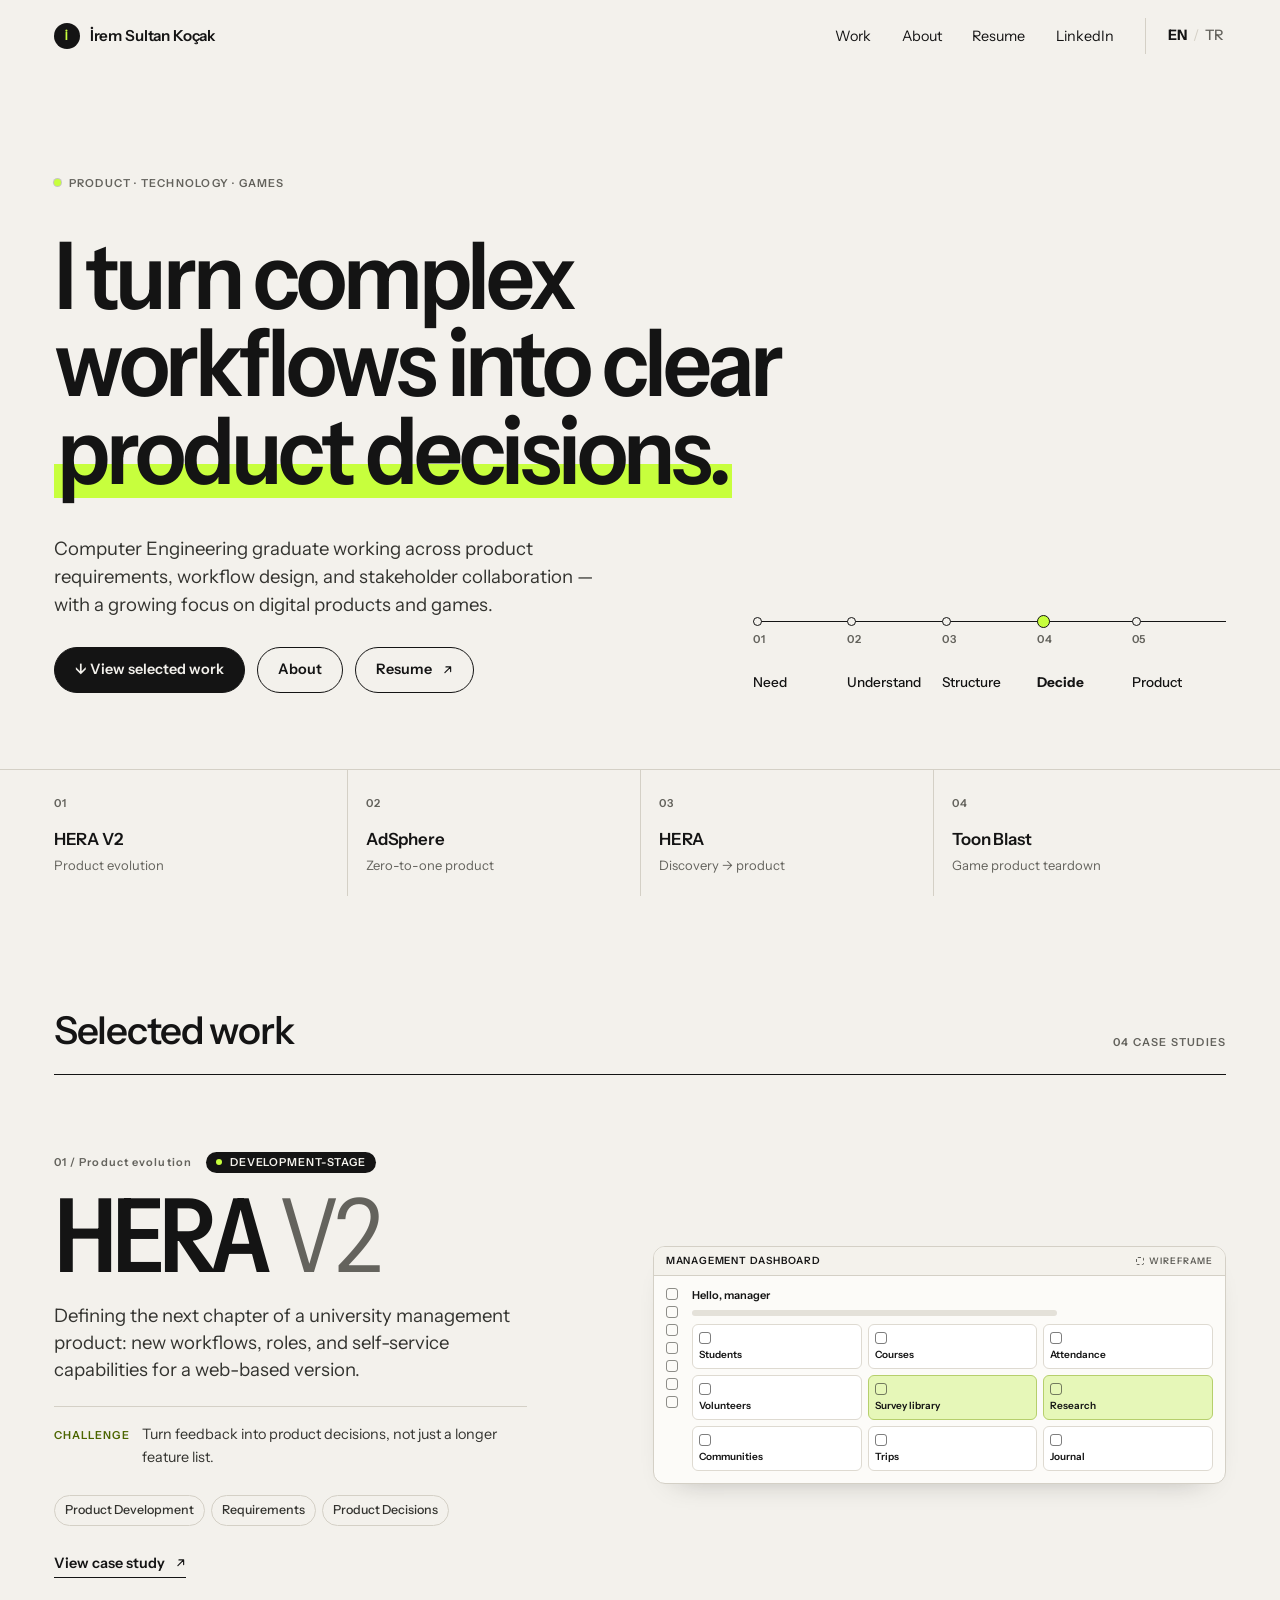
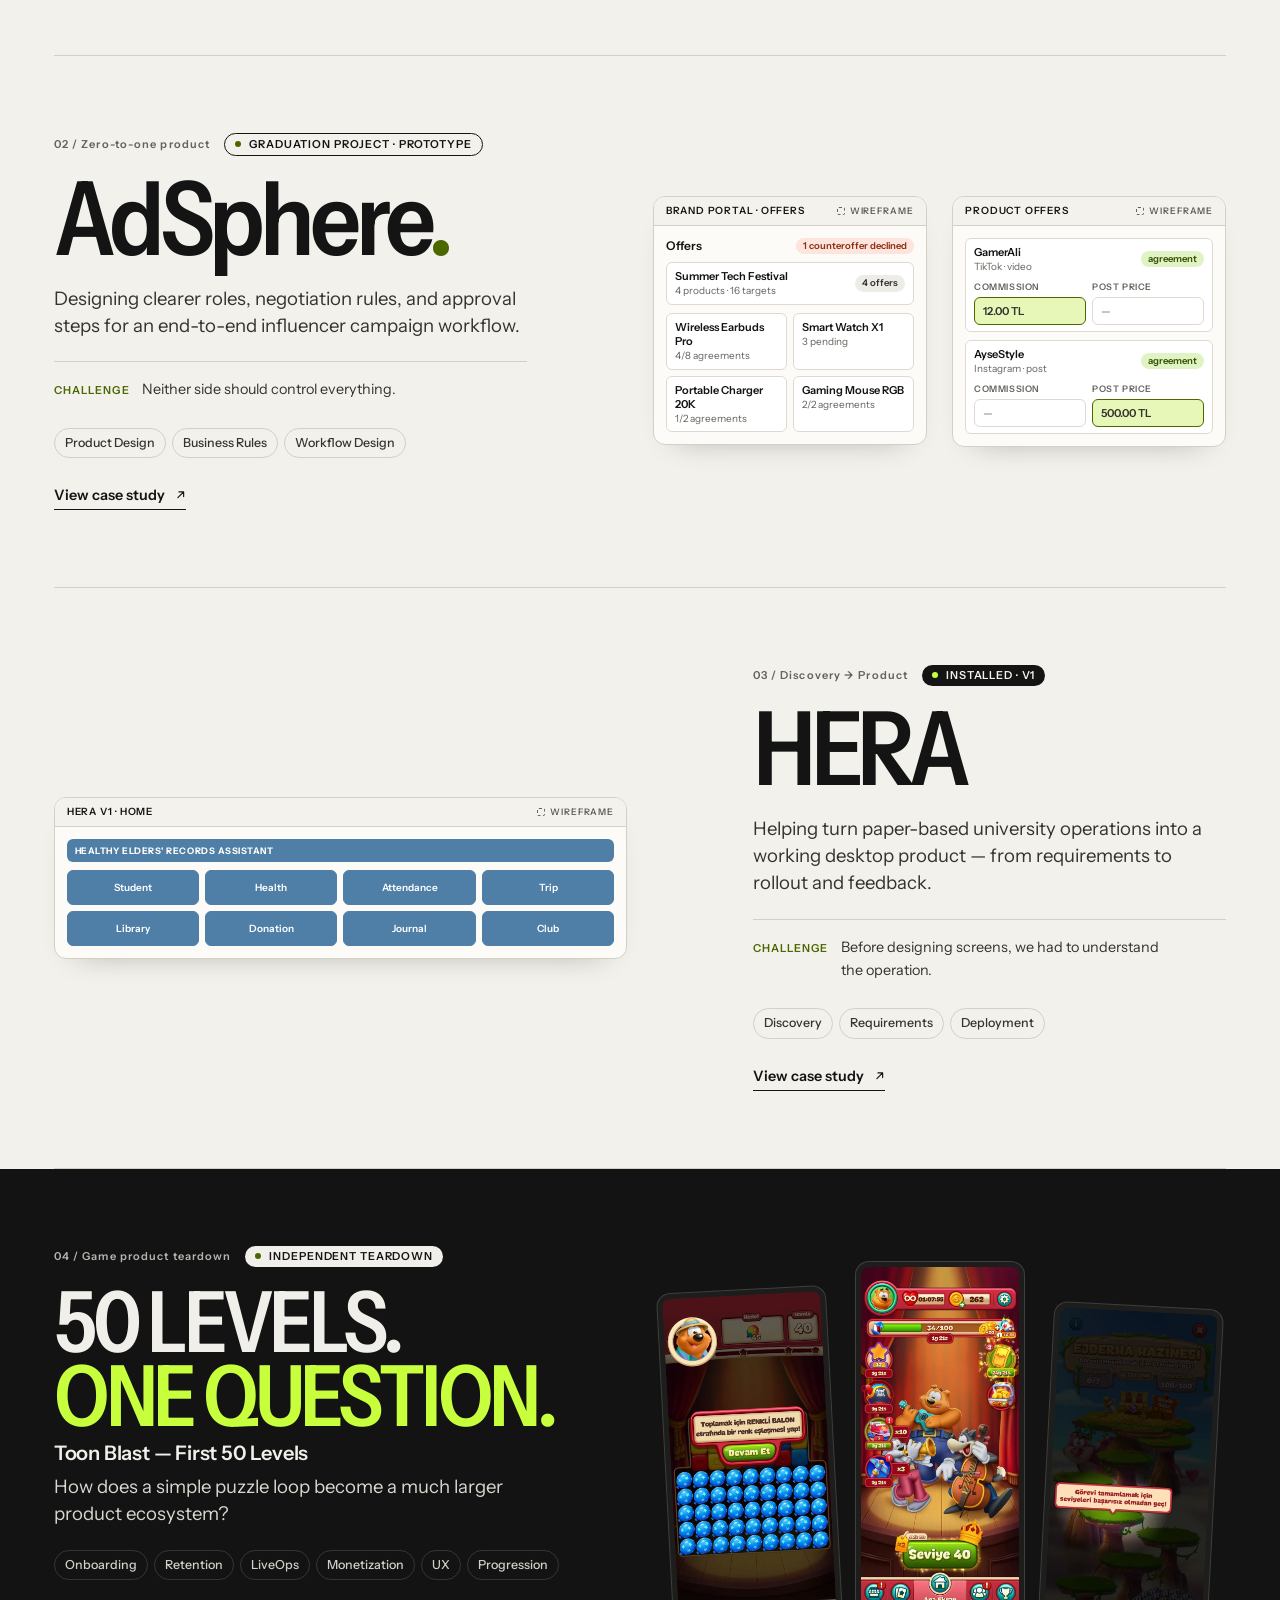
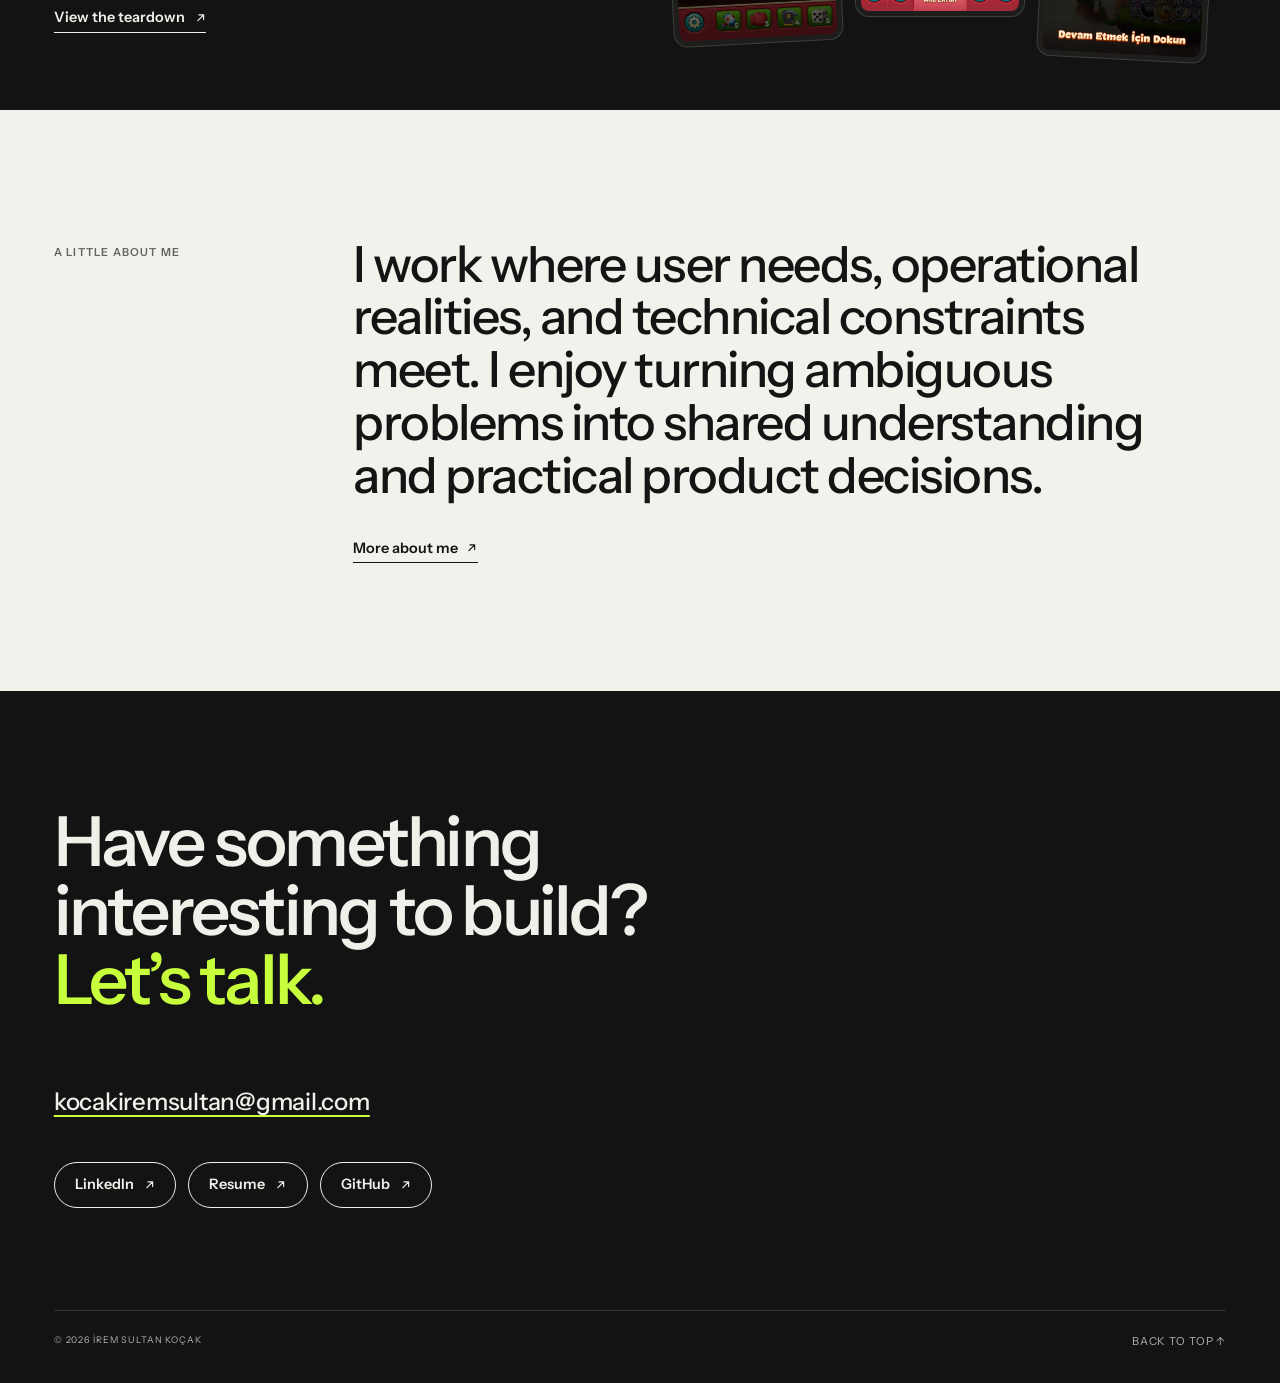
==== commit fa38df59: "Inline SVG arrows and version CSS/JS links to avoid stale cache Co-Authored-By: Claude Opus 5.5 (1M " ====
--- a/index.html
+++ b/index.html
@@ -16,9 +16,9 @@
 <link rel="alternate" hreflang="en" href="https://iremsultankocak.github.io/">
 <link rel="alternate" hreflang="tr" href="https://iremsultankocak.github.io/tr/">
 <link rel="alternate" hreflang="x-default" href="https://iremsultankocak.github.io/">
-<link rel="stylesheet" href="styles.css">
+<link rel="stylesheet" href="styles.css?v=20261012">
 <script>document.documentElement.classList.add('js')</script>
-<script src="main.js" defer></script>
+<script src="main.js?v=20261012" defer></script>
 </head>
 <body>
 <a class="skip-link" href="#main">Skip to content</a>
@@ -51,7 +51,7 @@
         <div class="btn-row">
           <a class="btn btn--primary" href="#work">↓ View selected work</a>
           <a class="btn btn--ghost" href="about.html">About</a>
-          <a class="btn btn--ghost" href="assets/resume.pdf" target="_blank" rel="noopener">Resume <span class="i-ne" aria-hidden="true"></span></a>
+          <a class="btn btn--ghost" href="assets/resume.pdf" target="_blank" rel="noopener">Resume <svg class="i-ne" aria-hidden="true" width="0.8em" height="0.8em" viewBox="0 0 16 16" fill="none" stroke="currentColor" stroke-width="1.6" stroke-linecap="round" stroke-linejoin="round"><path d="M4 12 12 4M5.5 4H12v6.5"/></svg></a>
         </div>
       </div>
       <figure class="hero-path reveal reveal-d3" aria-label="How I work: Need, Understand, Structure, Decide, Product">
@@ -93,7 +93,7 @@
           <p class="feature-summary">Defining the next chapter of a university management product: new workflows, roles, and self-service capabilities for a web-based version.</p>
           <p class="feature-challenge"><span>Challenge</span>Turn feedback into product decisions, not just a longer feature list.</p>
           <ul class="tags" aria-label="Focus areas"><li>Product Development</li><li>Requirements</li><li>Product Decisions</li></ul>
-          <span class="feature-cta" aria-hidden="true">View case study <span class="arrow"><span class="i-ne" aria-hidden="true"></span></span></span>
+          <span class="feature-cta" aria-hidden="true">View case study <span class="arrow"><svg class="i-ne" aria-hidden="true" width="0.8em" height="0.8em" viewBox="0 0 16 16" fill="none" stroke="currentColor" stroke-width="1.6" stroke-linecap="round" stroke-linejoin="round"><path d="M4 12 12 4M5.5 4H12v6.5"/></svg></span></span>
         </div>
         <div class="f-media reveal reveal-d1">
           <figure class="wf-card is-right reveal" style="--wf-w:380px"><div class="wf" role="img" aria-label="Wireframe based on the real screen: Development-stage HERA V2 management dashboard"><div class="wf-top"><b>Management dashboard</b><span>Wireframe</span></div><div class="wf-body"><div class="wf-split" style="grid-template-columns:18px 1fr"><div style="display:grid;gap:6px;align-content:start"><i class="wf-ico"></i><i class="wf-ico"></i><i class="wf-ico"></i><i class="wf-ico"></i><i class="wf-ico"></i><i class="wf-ico"></i><i class="wf-ico"></i></div><div style="display:grid;gap:8px"><span class="wf-t">Hello, manager</span><span class="wf-ln" style="--w:70%"></span><div class="wf-grid" style="--c:3"><div class="wf-tile"><i></i>Students</div><div class="wf-tile"><i></i>Courses</div><div class="wf-tile"><i></i>Attendance</div><div class="wf-tile"><i></i>Volunteers</div><div class="wf-tile hl"><i></i>Survey library</div><div class="wf-tile hl"><i></i>Research</div><div class="wf-tile"><i></i>Communities</div><div class="wf-tile"><i></i>Trips</div><div class="wf-tile"><i></i>Journal</div></div></div></div></div></div></figure>
@@ -110,7 +110,7 @@
           <p class="feature-summary">Designing clearer roles, negotiation rules, and approval steps for an end-to-end influencer campaign workflow.</p>
           <p class="feature-challenge"><span>Challenge</span>Neither side should control everything.</p>
           <ul class="tags" aria-label="Focus areas"><li>Product Design</li><li>Business Rules</li><li>Workflow Design</li></ul>
-          <span class="feature-cta" aria-hidden="true">View case study <span class="arrow"><span class="i-ne" aria-hidden="true"></span></span></span>
+          <span class="feature-cta" aria-hidden="true">View case study <span class="arrow"><svg class="i-ne" aria-hidden="true" width="0.8em" height="0.8em" viewBox="0 0 16 16" fill="none" stroke="currentColor" stroke-width="1.6" stroke-linecap="round" stroke-linejoin="round"><path d="M4 12 12 4M5.5 4H12v6.5"/></svg></span></span>
         </div>
         <div class="f-media reveal reveal-d1">
           <div class="wf-row-cards end"><figure class="wf-card  reveal" style="--wf-w:320px"><div class="wf" role="img" aria-label="Wireframe based on the real screen: AdSphere brand portal with campaign offers grouped by product"><div class="wf-top"><b>Brand portal · offers</b><span>Wireframe</span></div><div class="wf-body"><div class="wf-row sb"><span class="wf-t" style="font-size:12px">Offers</span><span class="wf-pill warn">1 counteroffer declined</span></div><div class="wf-box wf-row sb"><span><span class="wf-t">Summer Tech Festival</span><br><span class="wf-m">4 products · 16 targets</span></span><span class="wf-pill">4 offers</span></div><div class="wf-grid" style="--c:2"><div class="wf-box"><span class="wf-t">Wireless Earbuds Pro</span><br><span class="wf-m">4/8 agreements</span></div><div class="wf-box"><span class="wf-t">Smart Watch X1</span><br><span class="wf-m">3 pending</span></div><div class="wf-box"><span class="wf-t">Portable Charger 20K</span><br><span class="wf-m">1/2 agreements</span></div><div class="wf-box"><span class="wf-t">Gaming Mouse RGB</span><br><span class="wf-m">2/2 agreements</span></div></div></div></div></figure><figure class="wf-card  reveal" style="--wf-w:300px"><div class="wf" role="img" aria-label="Wireframe based on the real screen: AdSphere product offer list with commission or post price per agreement"><div class="wf-top"><b>Product offers</b><span>Wireframe</span></div><div class="wf-body"><div class="wf-box" style="display:grid;gap:6px"><div class="wf-row sb"><span><span class="wf-t">GamerAli</span><br><span class="wf-m">TikTok · video</span></span><span class="wf-pill ok">agreement</span></div><div class="wf-grid" style="--c:2"><div><span class="wf-k">Commission</span><div class="wf-box" style="margin-top:3px;border-color:var(--olive);background:var(--lime-soft);font-weight:600">12.00 TL</div></div><div><span class="wf-k">Post price</span><div class="wf-box" style="margin-top:3px;color:var(--muted)">—</div></div></div></div><div class="wf-box" style="display:grid;gap:6px"><div class="wf-row sb"><span><span class="wf-t">AyseStyle</span><br><span class="wf-m">Instagram · post</span></span><span class="wf-pill ok">agreement</span></div><div class="wf-grid" style="--c:2"><div><span class="wf-k">Commission</span><div class="wf-box" style="margin-top:3px;color:var(--muted)">—</div></div><div><span class="wf-k">Post price</span><div class="wf-box" style="margin-top:3px;border-color:var(--olive);background:var(--lime-soft);font-weight:600">500.00 TL</div></div></div></div></div></div></figure></div>
@@ -130,7 +130,7 @@
           <p class="feature-summary">Helping turn paper-based university operations into a working desktop product — from requirements to rollout and feedback.</p>
           <p class="feature-challenge"><span>Challenge</span>Before designing screens, we had to understand the operation.</p>
           <ul class="tags" aria-label="Focus areas"><li>Discovery</li><li>Requirements</li><li>Deployment</li></ul>
-          <span class="feature-cta" aria-hidden="true">View case study <span class="arrow"><span class="i-ne" aria-hidden="true"></span></span></span>
+          <span class="feature-cta" aria-hidden="true">View case study <span class="arrow"><svg class="i-ne" aria-hidden="true" width="0.8em" height="0.8em" viewBox="0 0 16 16" fill="none" stroke="currentColor" stroke-width="1.6" stroke-linecap="round" stroke-linejoin="round"><path d="M4 12 12 4M5.5 4H12v6.5"/></svg></span></span>
         </div>
       </div>
     </article>
@@ -146,7 +146,7 @@
           <h4 class="h4" style="font-size:1.25rem;margin-bottom:10px">Toon Blast — First 50 Levels</h4>
           <p class="feature-summary">How does a simple puzzle loop become a much larger product ecosystem?</p>
           <ul class="tags" aria-label="Focus areas"><li>Onboarding</li><li>Retention</li><li>LiveOps</li><li>Monetization</li><li>UX</li><li>Progression</li></ul>
-          <span class="feature-cta" aria-hidden="true">View the teardown <span class="arrow"><span class="i-ne" aria-hidden="true"></span></span></span>
+          <span class="feature-cta" aria-hidden="true">View the teardown <span class="arrow"><svg class="i-ne" aria-hidden="true" width="0.8em" height="0.8em" viewBox="0 0 16 16" fill="none" stroke="currentColor" stroke-width="1.6" stroke-linecap="round" stroke-linejoin="round"><path d="M4 12 12 4M5.5 4H12v6.5"/></svg></span></span>
         </div>
         <div class="f-media reveal reveal-d1">
           <div class="phones">
@@ -166,7 +166,7 @@
       <p class="eyebrow">A little about me</p>
       <div class="about-body reveal">
         <h2 id="about-title" class="h2">I work where user needs, operational realities, and technical constraints meet. I enjoy turning ambiguous problems into shared understanding and practical product decisions.</h2>
-        <a class="link" href="about.html">More about me <span class="arrow"><span class="i-ne" aria-hidden="true"></span></span></a>
+        <a class="link" href="about.html">More about me <span class="arrow"><svg class="i-ne" aria-hidden="true" width="0.8em" height="0.8em" viewBox="0 0 16 16" fill="none" stroke="currentColor" stroke-width="1.6" stroke-linecap="round" stroke-linejoin="round"><path d="M4 12 12 4M5.5 4H12v6.5"/></svg></span></a>
       </div>
     </div>
   </section>
@@ -177,9 +177,9 @@
     <p class="footer-cta">Have something interesting to build? <em>Let’s talk.</em></p>
     <p class="footer-mail"><a href="mailto:kocakiremsultan@gmail.com">kocakiremsultan@gmail.com</a></p>
     <div class="footer-links">
-      <a class="btn" href="https://www.linkedin.com/in/irem-sultan-kocak" rel="noopener">LinkedIn <span class="i-ne" aria-hidden="true"></span></a>
-      <a class="btn" href="assets/resume.pdf" target="_blank" rel="noopener">Resume <span class="i-ne" aria-hidden="true"></span></a>
-      <a class="btn" href="https://github.com/iremsultankocak" rel="noopener">GitHub <span class="i-ne" aria-hidden="true"></span></a>
+      <a class="btn" href="https://www.linkedin.com/in/irem-sultan-kocak" rel="noopener">LinkedIn <svg class="i-ne" aria-hidden="true" width="0.8em" height="0.8em" viewBox="0 0 16 16" fill="none" stroke="currentColor" stroke-width="1.6" stroke-linecap="round" stroke-linejoin="round"><path d="M4 12 12 4M5.5 4H12v6.5"/></svg></a>
+      <a class="btn" href="assets/resume.pdf" target="_blank" rel="noopener">Resume <svg class="i-ne" aria-hidden="true" width="0.8em" height="0.8em" viewBox="0 0 16 16" fill="none" stroke="currentColor" stroke-width="1.6" stroke-linecap="round" stroke-linejoin="round"><path d="M4 12 12 4M5.5 4H12v6.5"/></svg></a>
+      <a class="btn" href="https://github.com/iremsultankocak" rel="noopener">GitHub <svg class="i-ne" aria-hidden="true" width="0.8em" height="0.8em" viewBox="0 0 16 16" fill="none" stroke="currentColor" stroke-width="1.6" stroke-linecap="round" stroke-linejoin="round"><path d="M4 12 12 4M5.5 4H12v6.5"/></svg></a>
     </div>
     <div class="footer-meta"><small>© 2026 İrem Sultan Koçak</small><a href="#main">Back to top ↑</a></div>
   </div>
--- a/styles.css
+++ b/styles.css
@@ -1305,7 +1305,7 @@
   --i-ne: url("data:image/svg+xml,%3Csvg xmlns='http://www.w3.org/2000/svg' viewBox='0 0 16 16' fill='none' stroke='black' stroke-width='1.6' stroke-linecap='round' stroke-linejoin='round'%3E%3Cpath d='M4 12 12 4M5.5 4H12v6.5'/%3E%3C/svg%3E");
   --i-lr: url("data:image/svg+xml,%3Csvg xmlns='http://www.w3.org/2000/svg' viewBox='0 0 16 16' fill='none' stroke='black' stroke-width='1.4' stroke-linecap='round' stroke-linejoin='round'%3E%3Cpath d='M2 8h12M5 5 2 8l3 3M11 5l3 3-3 3'/%3E%3C/svg%3E");
 }
-.i-ne, .i-lr { display: inline-block; width: .8em; height: .8em; vertical-align: -.06em; background: currentColor; -webkit-mask: var(--i-ne) center / contain no-repeat; mask: var(--i-ne) center / contain no-repeat; }
-.i-lr { width: 1em; height: 1em; vertical-align: -.12em; -webkit-mask-image: var(--i-lr); mask-image: var(--i-lr); }
+.i-ne, .i-lr { display: inline-block; flex: none; vertical-align: -.06em; overflow: visible; }
+.i-lr { vertical-align: -.14em; }
 .caption-label .i-ne { margin-right: .3em; }
 .ads-logic-center b .i-lr, .sides .i-lr { width: 1.1em; height: 1.1em; }
